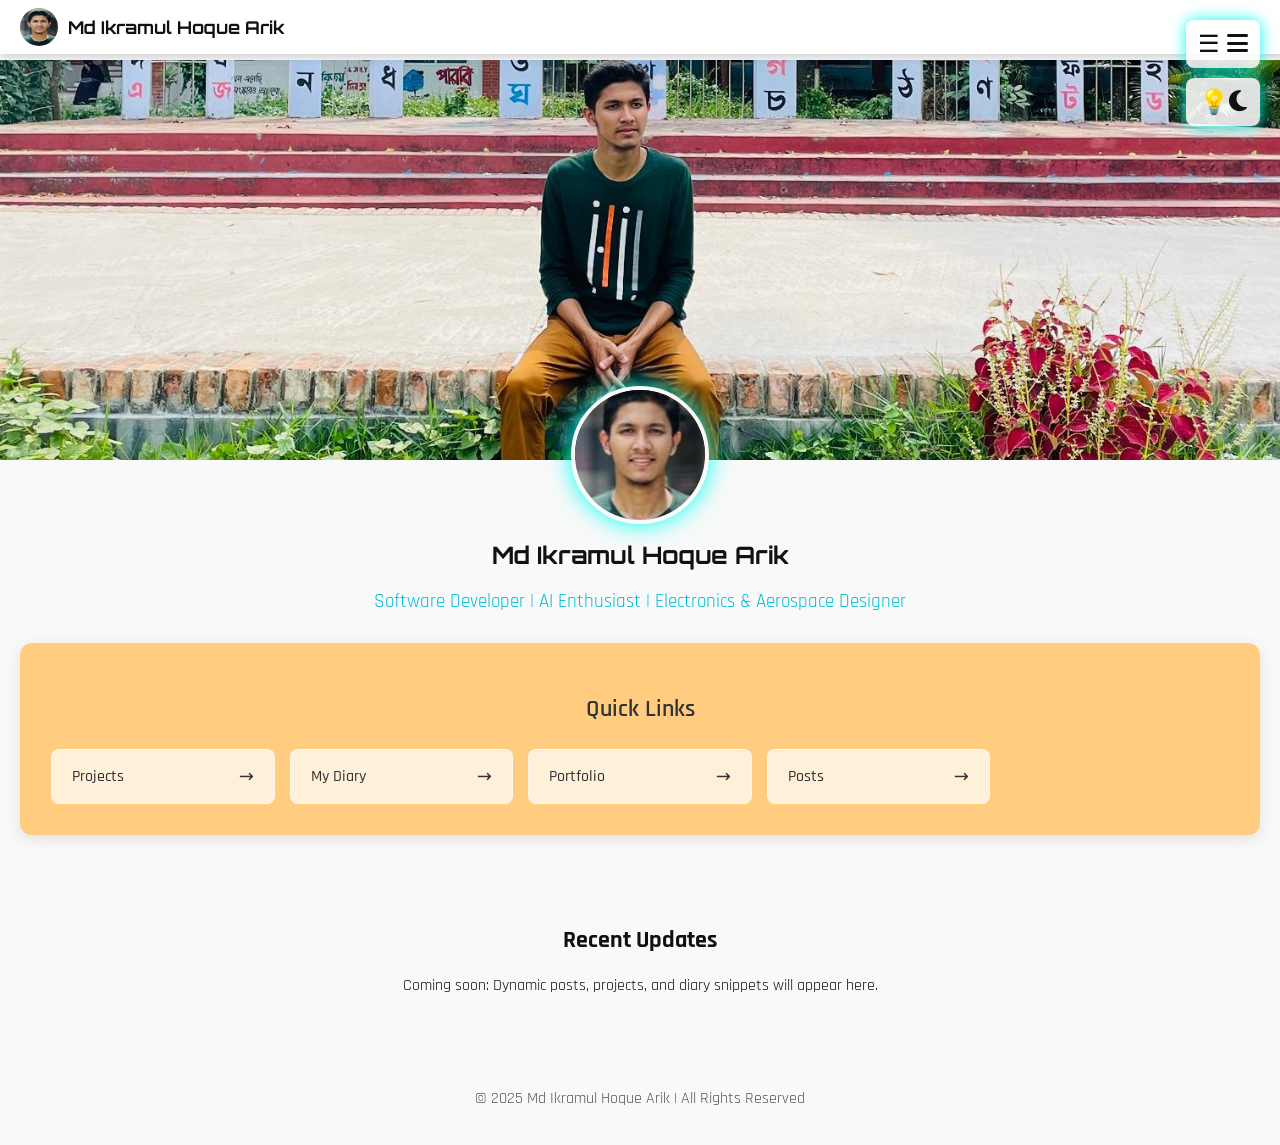
==== index.html @ ac13ad43 "initial commit" ====
<!DOCTYPE html>
<html lang="en">
<head>
  <meta charset="UTF-8" />
  <meta name="viewport" content="width=device-width, initial-scale=1.0" />
  <title>i.ikramul.github.io/com</title>

  <!-- Google Fonts -->
  <link href="https://fonts.googleapis.com/css2?family=Orbitron:wght@400;700&family=Rajdhani:wght@400;700&display=swap" rel="stylesheet">
  
  <!-- Font Awesome Icons -->
  <link rel="stylesheet" href="https://cdnjs.cloudflare.com/ajax/libs/font-awesome/6.4.2/css/all.min.css" integrity="sha512-dzr6bT7+XH57a4e+M2qxL2WyVrPmNac+AKeD9lZ+fzR9/gQm3a1+N5J9NJb3A8F2+ZDKD6fVxH+LwvIGsmGFA==" crossorigin="anonymous" referrerpolicy="no-referrer" />

  <!-- CSS -->
  <link rel="stylesheet" href="style.css" />
</head>
<body>
  <!-- Navbar (disappears on scroll) -->
  <header class="navbar">
    <div class="logo-section">
      <img src="/resources/photos/general/profile.jpg" alt="Logo" class="logo">
      <span class="site-name">Md Ikramul Hoque Arik</span>
    </div>
  </header>

  <!-- Fixed Buttons -->
    <div class="fixed-buttons">
    <button id="menu-toggle" title="Menu">☰ <i class="fas fa-bars"></i></button>
    <button id="theme-toggle" title="Switch Theme">💡<i class="fas fa-moon"></i></button>
  </div> 
  <!-- Dropdown Menu -->
  <nav id="dropdown-menu" class="dropdown-menu">
    <a href="index.html">Home</a>
    <a href="portfolio/portfolio.html">Portfolio</a>
    <a href="projects/projects.html">Projects & Research</a>
    <a href="diary/diary.html">Daily Diary</a>
    <a href="posts/posts.html">Daily Posts</a>
    <a href="contact/contact.html">Contact</a>
  </nav>

  <!-- Hero Section -->
  <section class="hero">
    <img src="/resources/photos/general/cover.jpg" alt="Cover Photo" class="cover-photo">
    <div class="profile-section">
      <img src="/resources/photos/general/profile.jpg" alt="Profile Photo" class="profile-photo">
      <h1>Md Ikramul Hoque Arik</h1>
      <h3>Software Developer | AI Enthusiast | Electronics & Aerospace Designer</h3>
    </div>
  </section>

<!-- Shortcut Links Section -->
<section class="shortcut-section">
  <div class="shortcut-box">
    <h2 class="shortcut-title">Quick Links</h2>
    <div class="shortcut-links">
      <a href="projects/projects.html" class="shortcut-item">
        <span class="link-text">Projects</span>
        <span class="arrow">↗</span>
      </a>
      <a href="diary/diary.html" class="shortcut-item">
        <span class="link-text">My Diary</span>
        <span class="arrow">↗</span>
      </a>
      <a href="portfolio/portfolio.html" class="shortcut-item">
        <span class="link-text">Portfolio</span>
        <span class="arrow">↗</span>
      </a>
      <a href="posts/posts.html" class="shortcut-item">
        <span class="link-text">Posts</span>
        <span class="arrow">↗</span>
      </a>
    </div>
  </div>
</section>

  <!-- Placeholder for Future Dynamic Section -->
  <section class="recent-section">
    <h2>Recent Updates</h2>
    <p>Coming soon: Dynamic posts, projects, and diary snippets will appear here.</p>
  </section>

  <footer>
    <p>© 2025 Md Ikramul Hoque Arik | All Rights Reserved</p>
  </footer>

  <!-- JS -->
  <script src="script.js"></script>
</body>
</html>
---- style.css ----
/* Base */
body {
  margin: 0;
  font-family: 'Rajdhani', sans-serif;
  background-color: var(--bg);
  color: var(--text);
  transition: background-color 0.4s, color 0.4s;
}

:root {
  --bg: #f9f9f9;
  --text: #111;
  --nav-bg: #ffffffdd;
  --accent: #00bcd4;
  --neon: #00fff0;
}

body.dark {
  --bg: #0d1117;
  --text: #f5f5f5;
  --nav-bg: #1a1f24dd;
  --accent: #00eaff;
  --neon: #00ffff;
}

/* Navbar */
.navbar {
  position: fixed;
  top: 0;
  left: 0;
  width: 100%;
  background: var(--nav-bg);
  display: flex;
  align-items: center;
  padding: 8px 20px;
  z-index: 900;
  transition: top 0.3s;
  box-shadow: 0 2px 10px #0003;
}

.navbar.hide {
  top: -80px;
}

.logo-section {
  display: flex;
  align-items: center;
}

.logo {
  width: 38px;
  height: 38px;
  border-radius: 50%;
  margin-right: 10px;
}

.site-name {
  font-family: 'Orbitron', sans-serif;
  font-size: 1.1rem;
  font-weight: 700;
  color: var(--text);
}

/* Fixed Buttons */
.fixed-buttons {
  position: fixed;
  top: 20px;
  right: 20px;
  display: flex;
  flex-direction: column;
  gap: 10px;
  z-index: 1001;
}

.fixed-buttons button {
  background: var(--nav-bg);
  border: none;
  color: var(--text);
  font-size: 1.5rem;
  cursor: pointer;
  padding: 10px 12px;
  border-radius: 8px;
  box-shadow: 0 0 15px var(--neon);
  transition: background 0.3s, color 0.3s, transform 0.2s;
}

.fixed-buttons button:hover {
  background: var(--accent);
  color: #fff;
  transform: scale(1.1);
}

/* Dropdown Menu */
.dropdown-menu {
  display: none;
  flex-direction: column;
  position: fixed;
  top: 70px;
  right: 20px;
  width: 220px;
  background-color: var(--nav-bg);
  box-shadow: 0 4px 20px #0005;
  border-radius: 8px;
  z-index: 1000;
  animation: slideDown 0.3s ease forwards;
}

.dropdown-menu a {
  color: var(--text);
  text-decoration: none;
  padding: 14px;
  border-bottom: 1px solid #ccc4;
  display: block;
  transition: background 0.3s, color 0.3s;
}

.dropdown-menu a:hover {
  background: var(--accent);
  color: #fff;
}

@keyframes slideDown {
  0% {opacity: 0; transform: translateY(-20px);}
  100% {opacity: 1; transform: translateY(0);}
}

/* Hero Section */
.hero {
  margin-top: 60px;
  text-align: center;
  position: relative;
}

.cover-photo {
  width: 100%;
  height: auto;
  max-height: 400px;
  object-fit: cover;
}

.profile-section {
  margin-top: -80px;
}

.profile-photo {
  width: 130px;
  height: 130px;
  border-radius: 50%;
  border: 4px solid var(--bg);
  object-fit: cover;
  box-shadow: 0 0 25px var(--neon);
  animation: fadeIn 1s ease forwards;
}

h1 {
  font-family: 'Orbitron', sans-serif;
  margin-top: 10px;
  animation: fadeIn 1.5s ease forwards;
}

h3 {
  font-weight: 400;
  color: var(--accent);
  animation: fadeIn 2s ease forwards;
}

/* Recent Section */
.recent-section {
  text-align: center;
  padding: 40px 20px;
  animation: fadeIn 2.5s ease forwards;
}

footer {
  text-align: center;
  padding: 20px;
  opacity: 0.7;
}

/* Animations */
@keyframes fadeIn {
  0% {opacity: 0; transform: translateY(10px);}
  100% {opacity: 1; transform: translateY(0);}
}


/* Shortcut Links Section Styles */
.shortcut-section {
  margin: 30px 0;
  padding: 0 20px;
}

.shortcut-box {
  background-color: #ffcc80; /* Pee color with slight yellow/orange tint */
  border-radius: 12px;
  padding: 30px;
  box-shadow: 0 4px 15px rgba(0, 0, 0, 0.1);
  border: 1px solid rgba(255, 204, 128, 0.3);
}

.shortcut-title {
  font-size: 24px;
  font-weight: 600;
  margin-bottom: 25px;
  color: #333;
  text-align: center;
}

.shortcut-links {
  display: grid;
  grid-template-columns: repeat(auto-fill, minmax(200px, 1fr));
  gap: 15px;
}

.shortcut-item {
  display: flex;
  justify-content: space-between;
  align-items: center;
  padding: 15px 20px;
  background-color: rgba(255, 255, 255, 0.7);
  border-radius: 8px;
  text-decoration: none;
  color: #333;
  transition: all 0.3s ease;
  border: 1px solid rgba(255, 255, 255, 0.5);
}

.shortcut-item:hover {
  background-color: rgba(255, 255, 255, 0.9);
  transform: translateY(-2px);
  box-shadow: 0 4px 8px rgba(0, 0, 0, 0.1);
}

.link-text {
  font-size: 16px;
  font-weight: 500;
}

.arrow {
  font-size: 18px;
  transform: rotate(45deg);
  display: inline-block;
  transition: transform 0.2s ease;
}

.shortcut-item:hover .arrow {
  transform: rotate(45deg) translate(2px, -2px);
}

/* Responsive adjustments */
@media (max-width: 768px) {
  .shortcut-links {
    grid-template-columns: 1fr;
  }
  
  .shortcut-section {
    padding: 0 10px;
  }
}
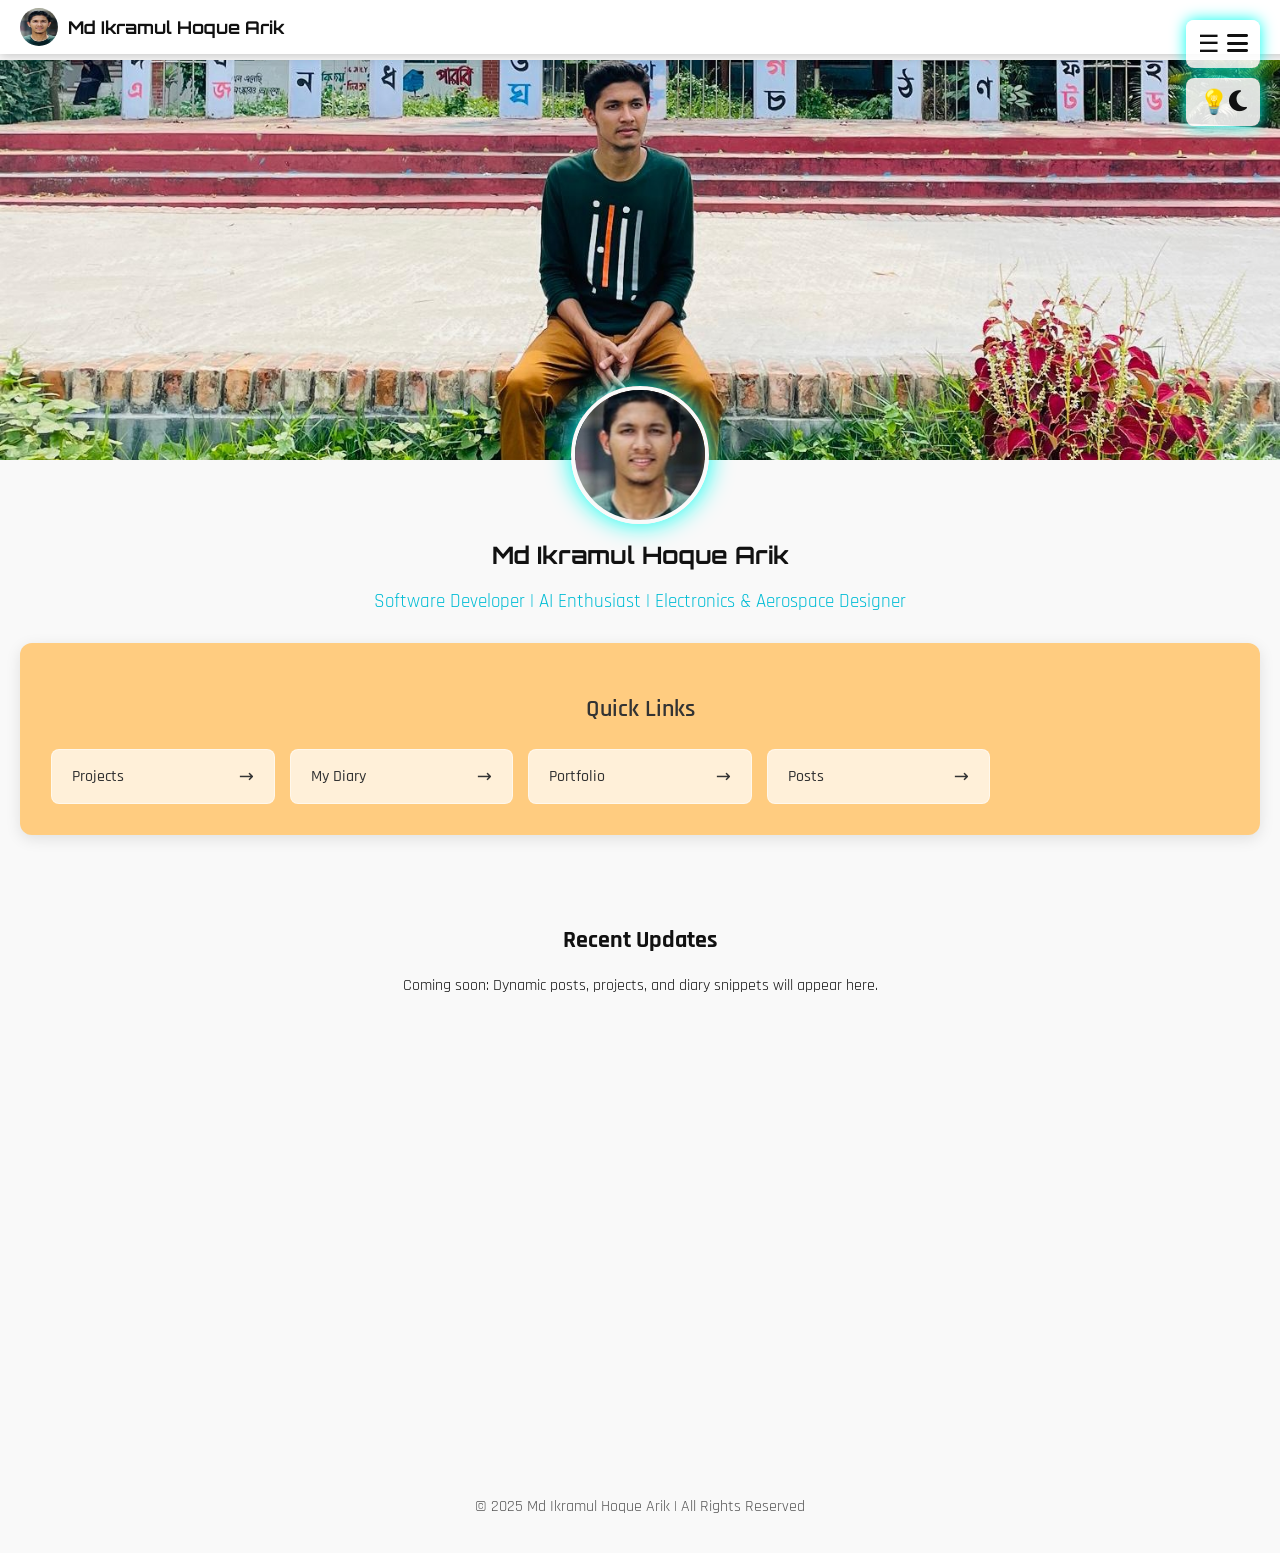
==== commit db014bb9: "Update index.html just trying" ====
--- a/index.html
+++ b/index.html
@@ -78,6 +78,7 @@
     <h2>Recent Updates</h2>
     <p>Coming soon: Dynamic posts, projects, and diary snippets will appear here.</p>
   </section>
+<iframe src="https://scratch.mit.edu/projects/1230620396/embed" allowtransparency="true" width="485" height="402" frameborder="0" scrolling="no" allowfullscreen></iframe>
 
   <footer>
     <p>© 2025 Md Ikramul Hoque Arik | All Rights Reserved</p>
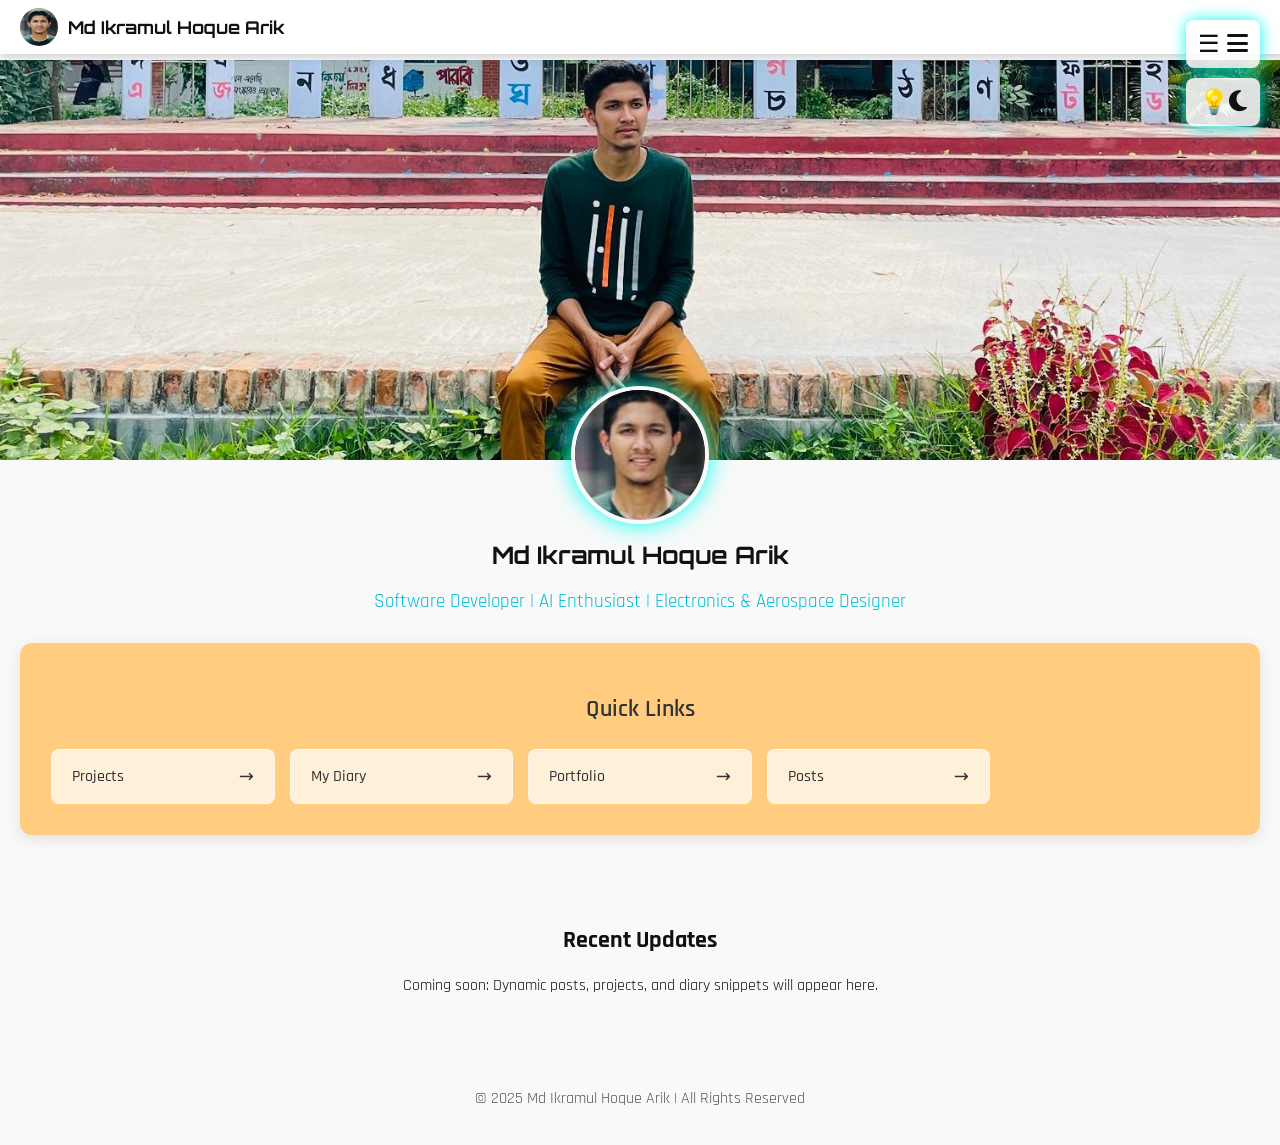
==== commit f879f9b6: "Update index.html back to previous" ====
--- a/index.html
+++ b/index.html
@@ -78,7 +78,6 @@
     <h2>Recent Updates</h2>
     <p>Coming soon: Dynamic posts, projects, and diary snippets will appear here.</p>
   </section>
-<iframe src="https://scratch.mit.edu/projects/1230620396/embed" allowtransparency="true" width="485" height="402" frameborder="0" scrolling="no" allowfullscreen></iframe>
 
   <footer>
     <p>© 2025 Md Ikramul Hoque Arik | All Rights Reserved</p>
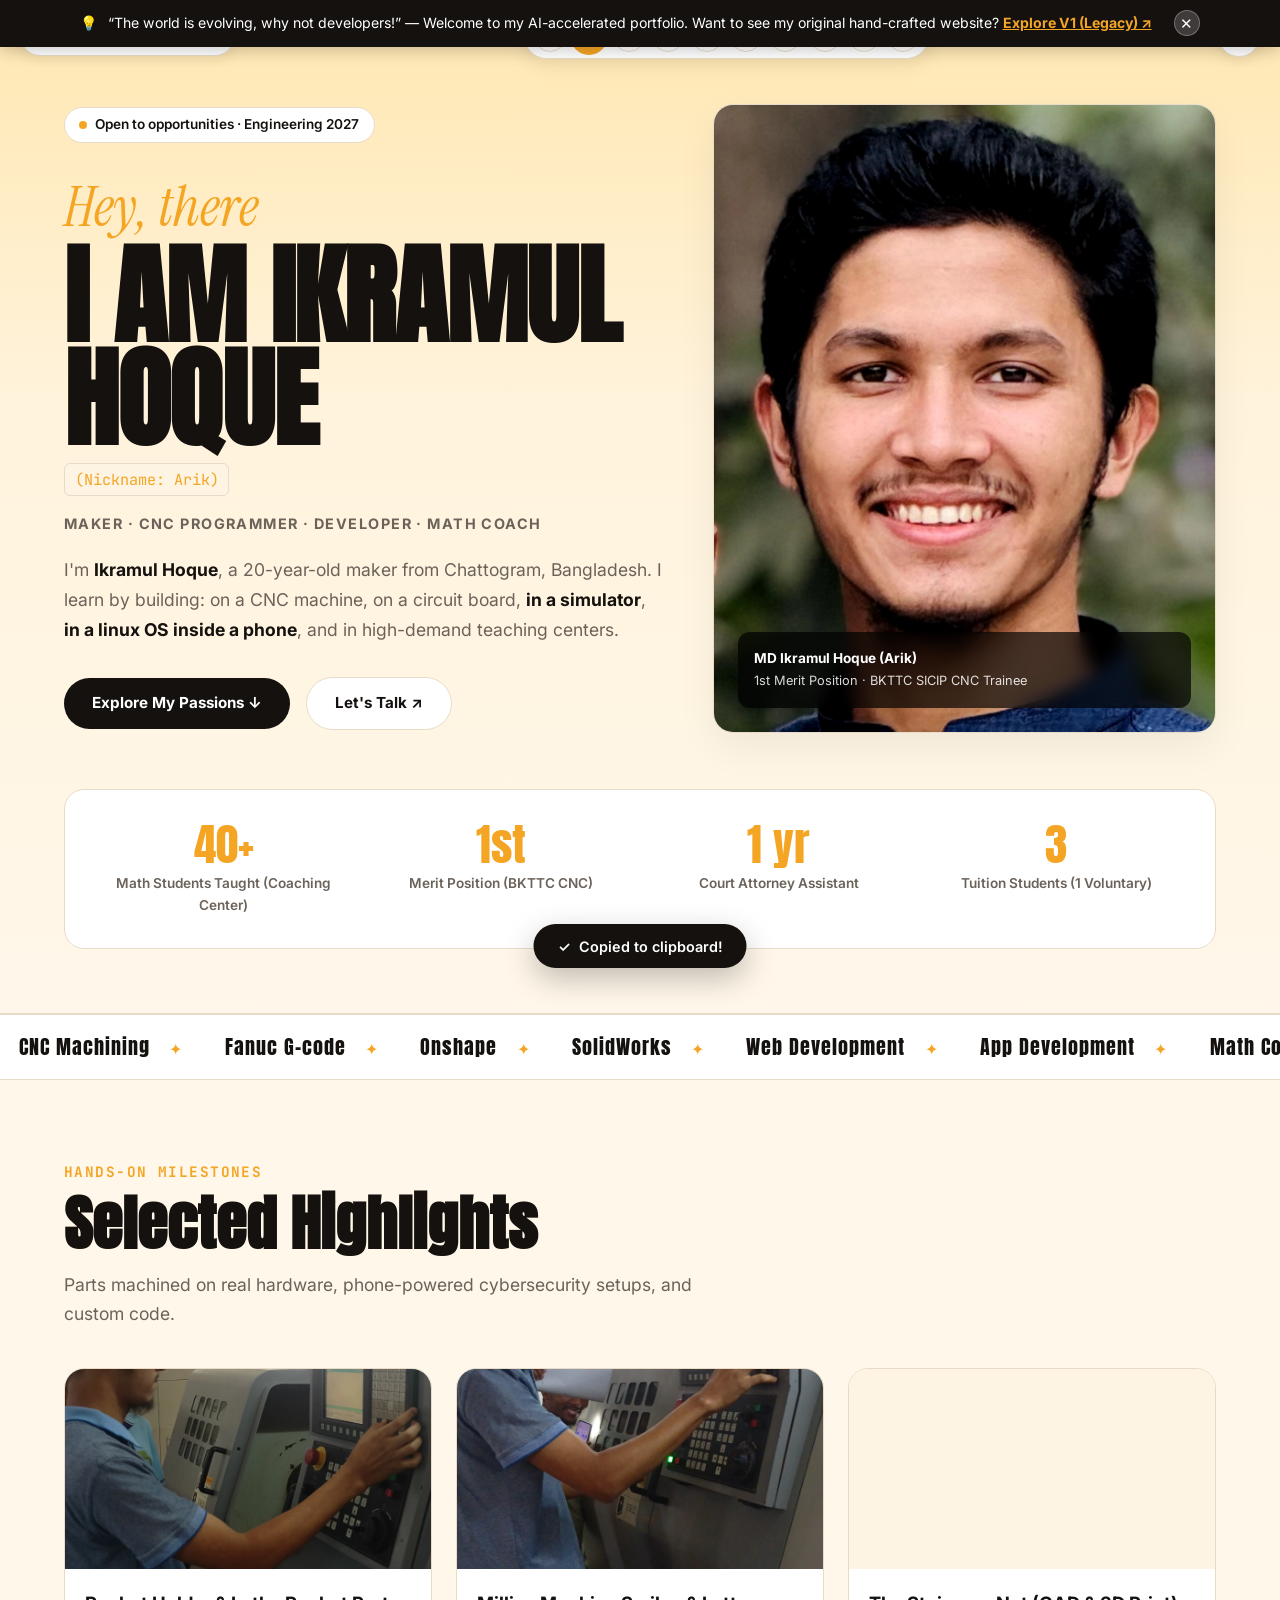
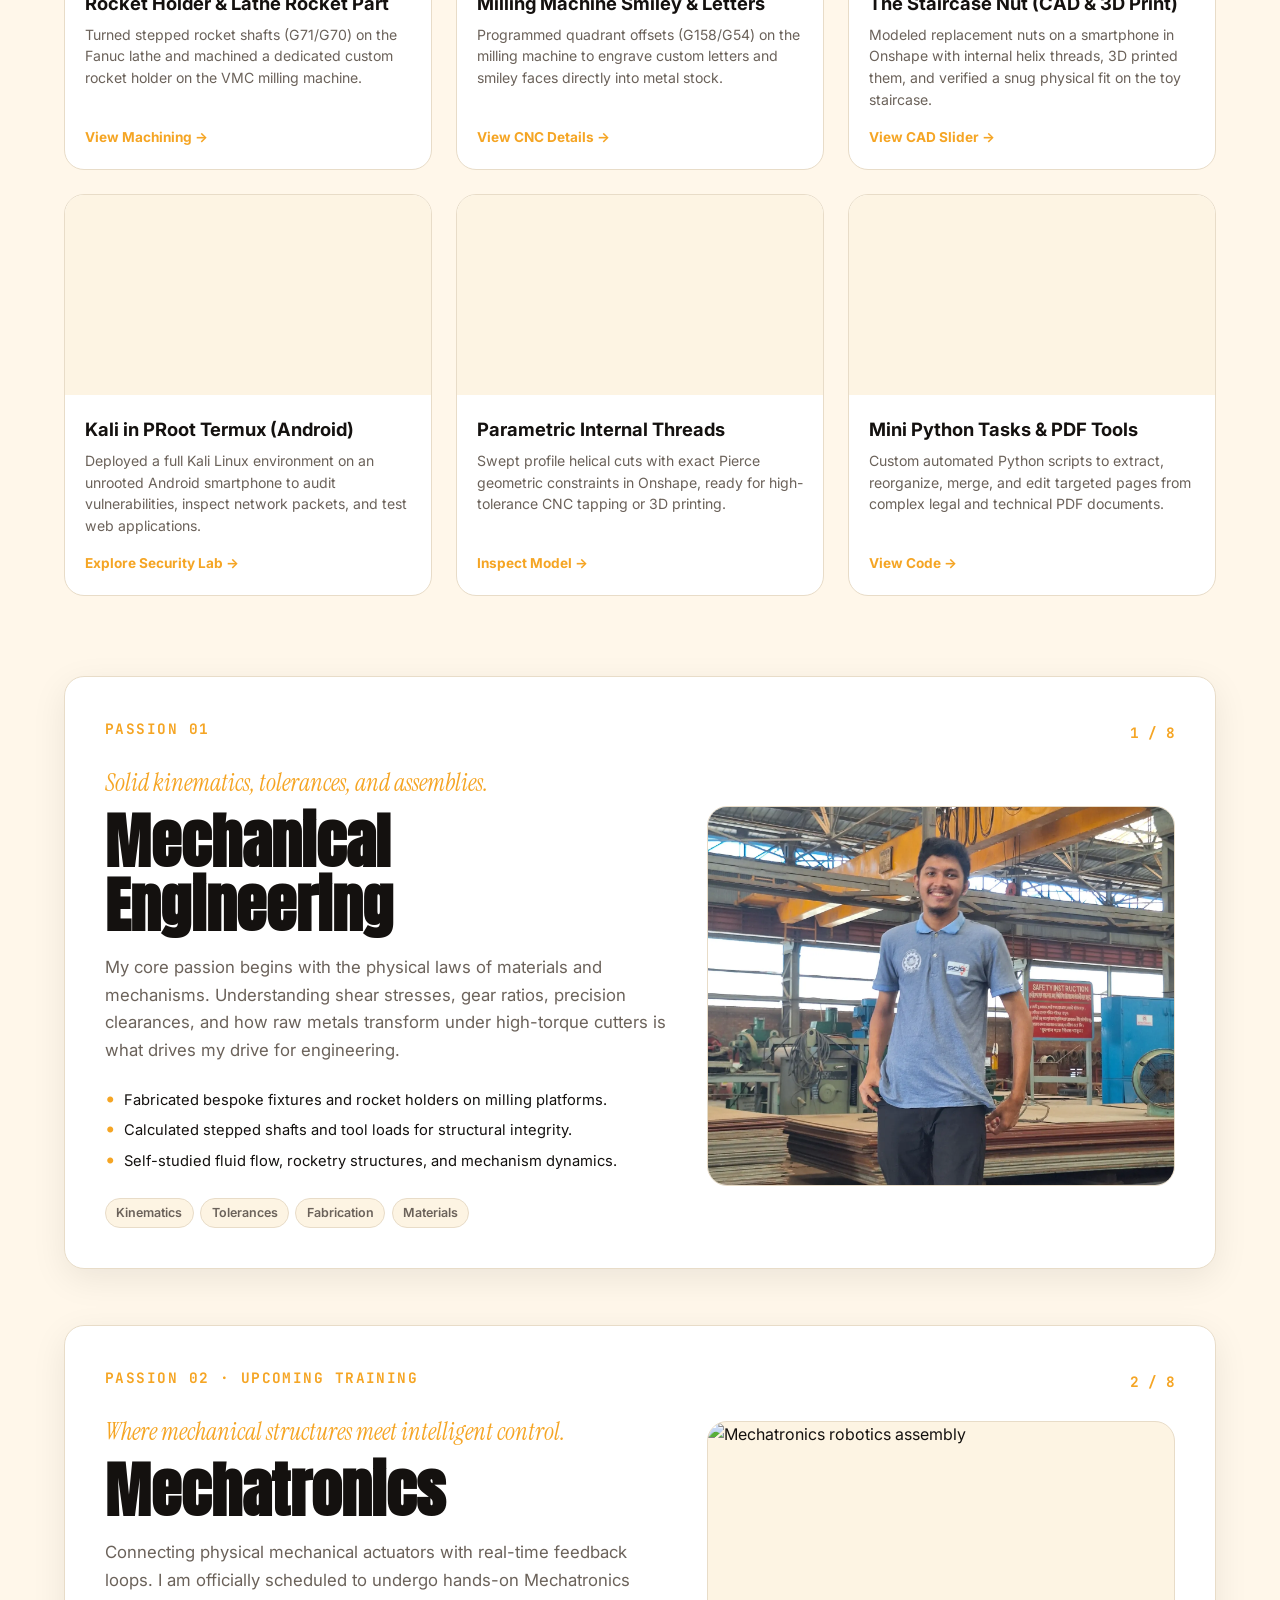
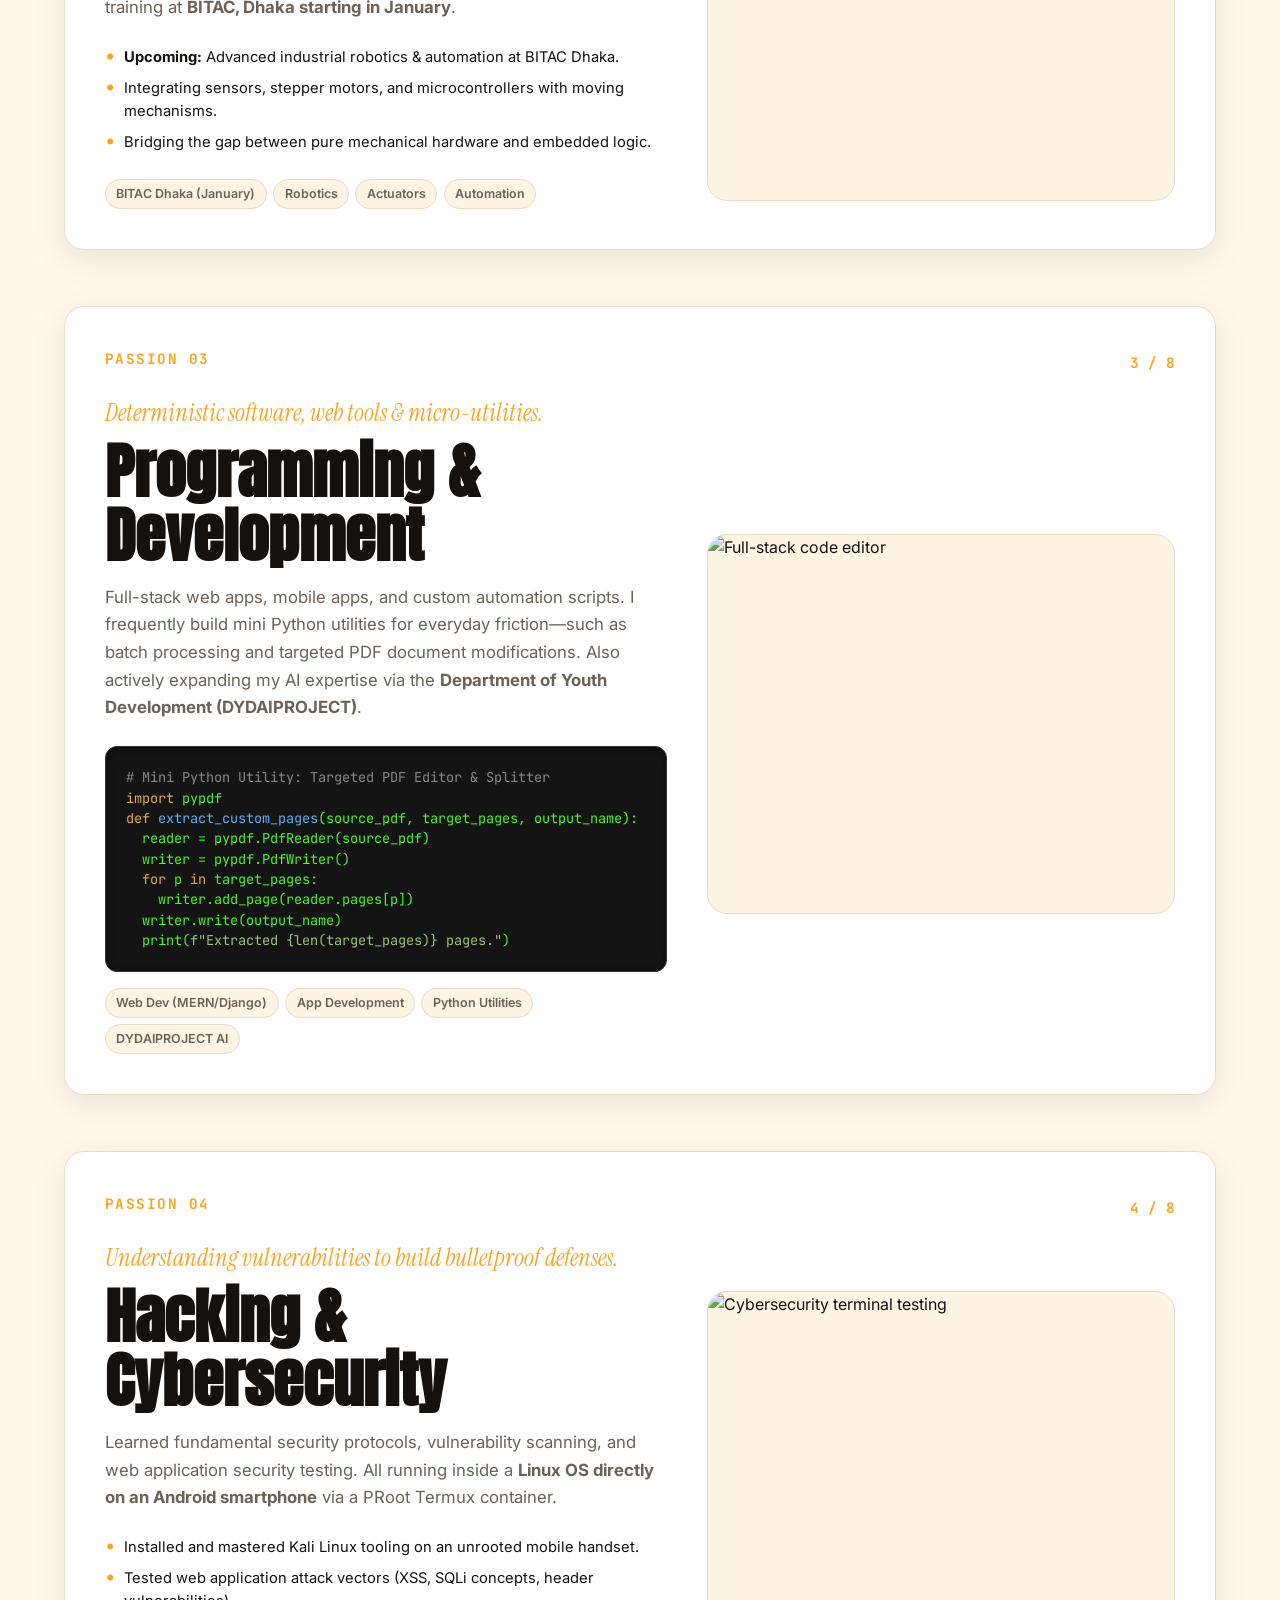
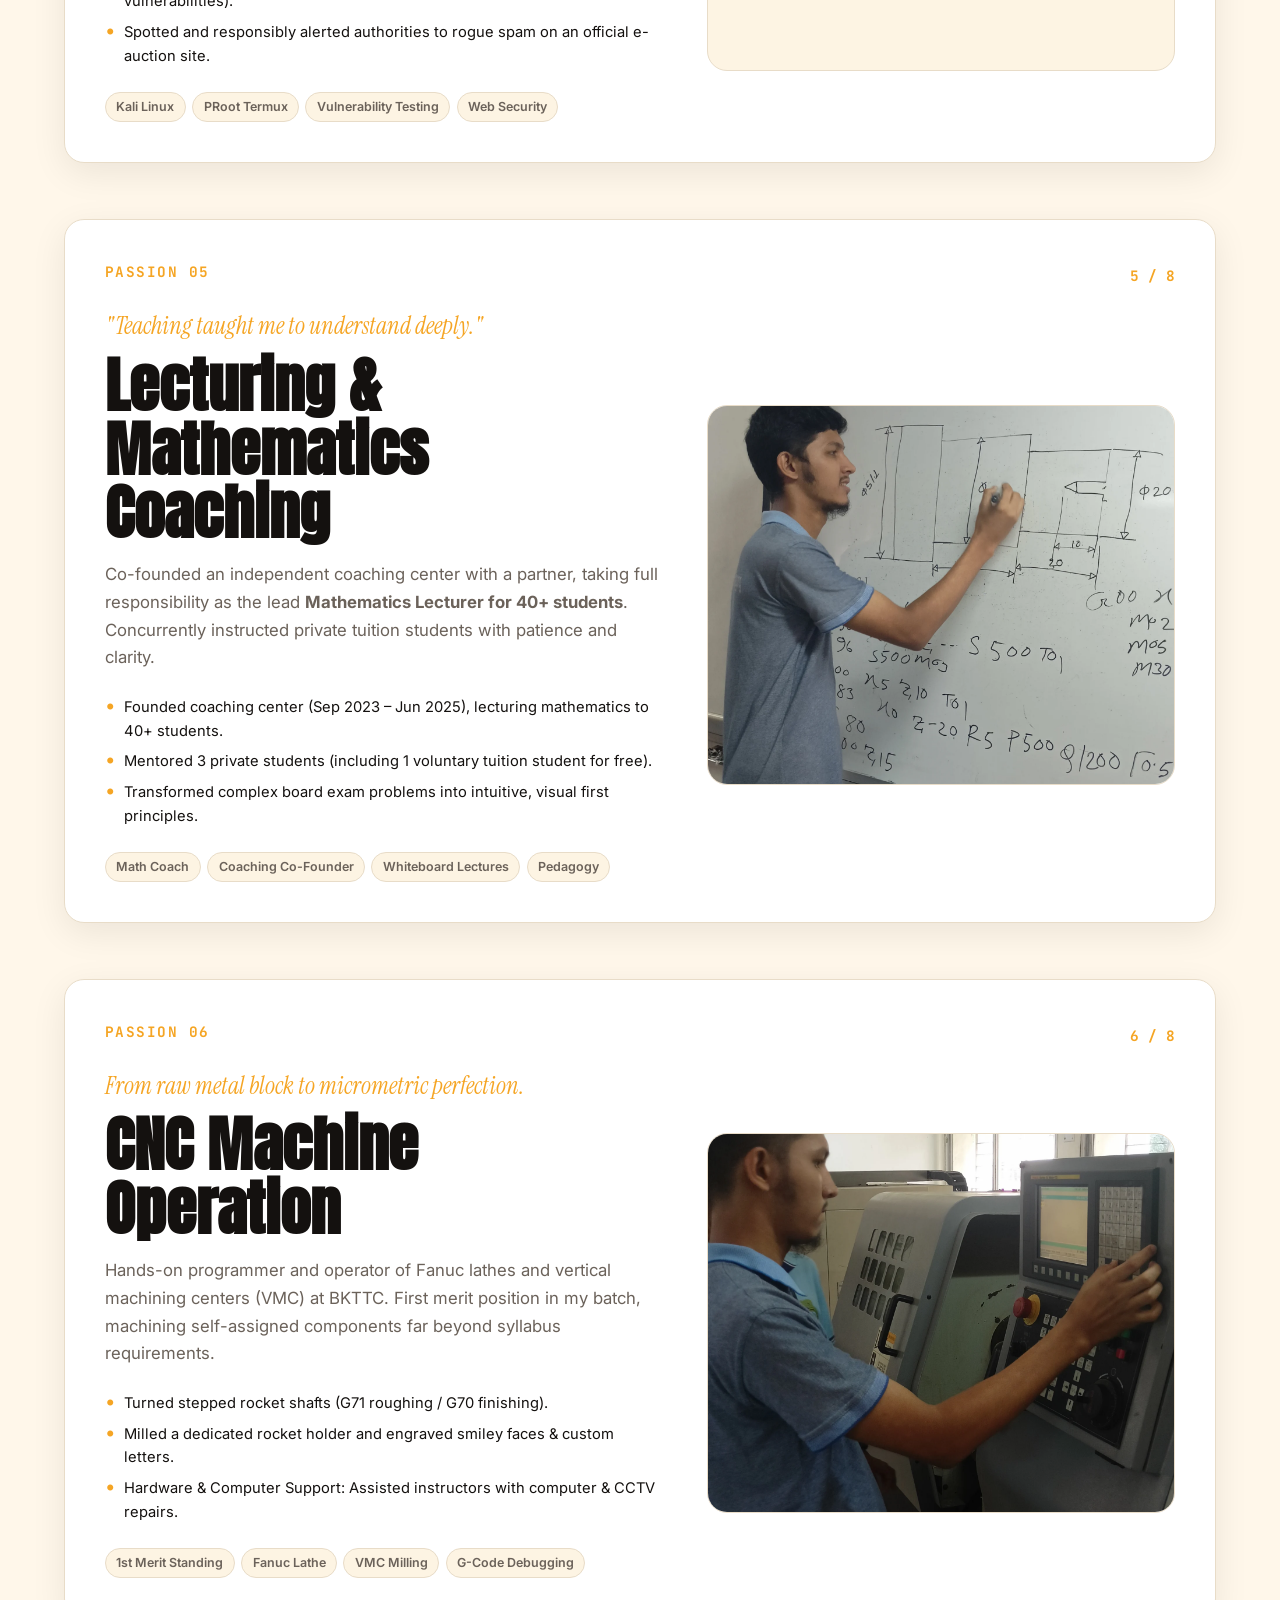
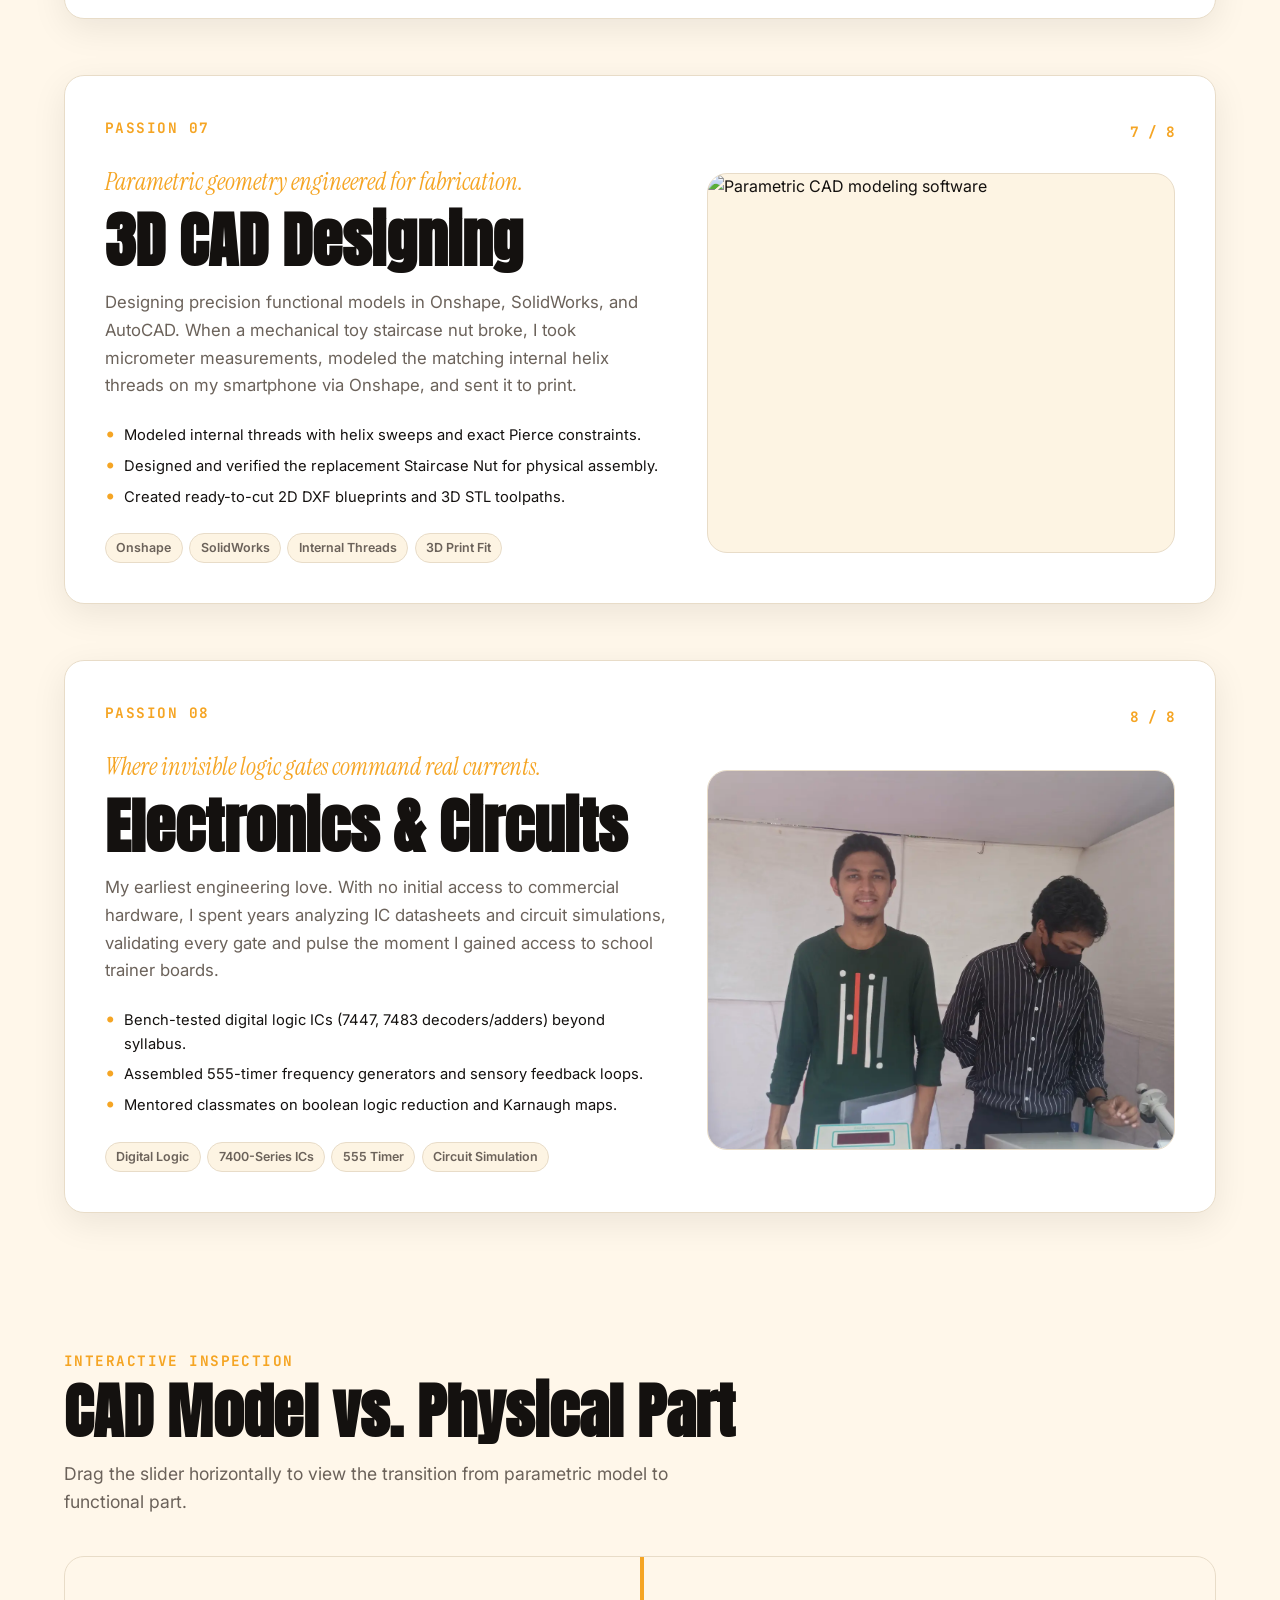
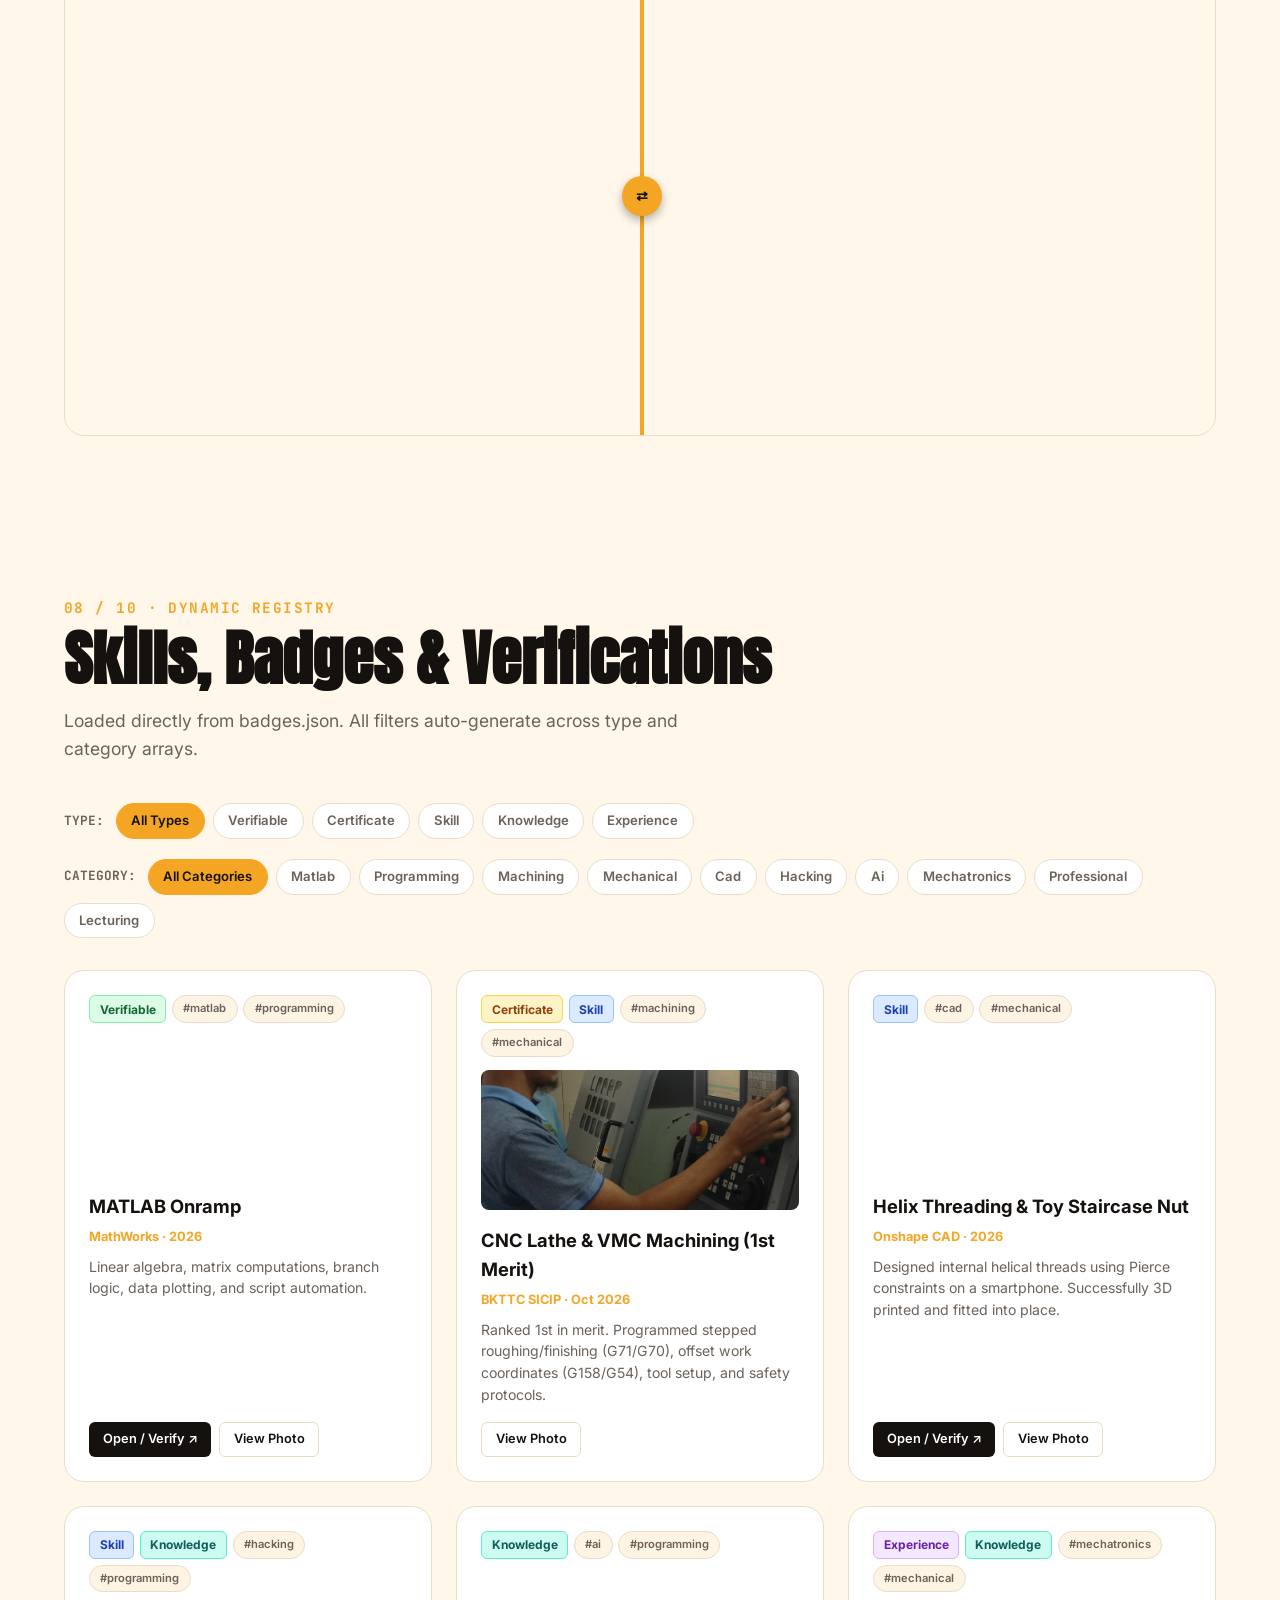
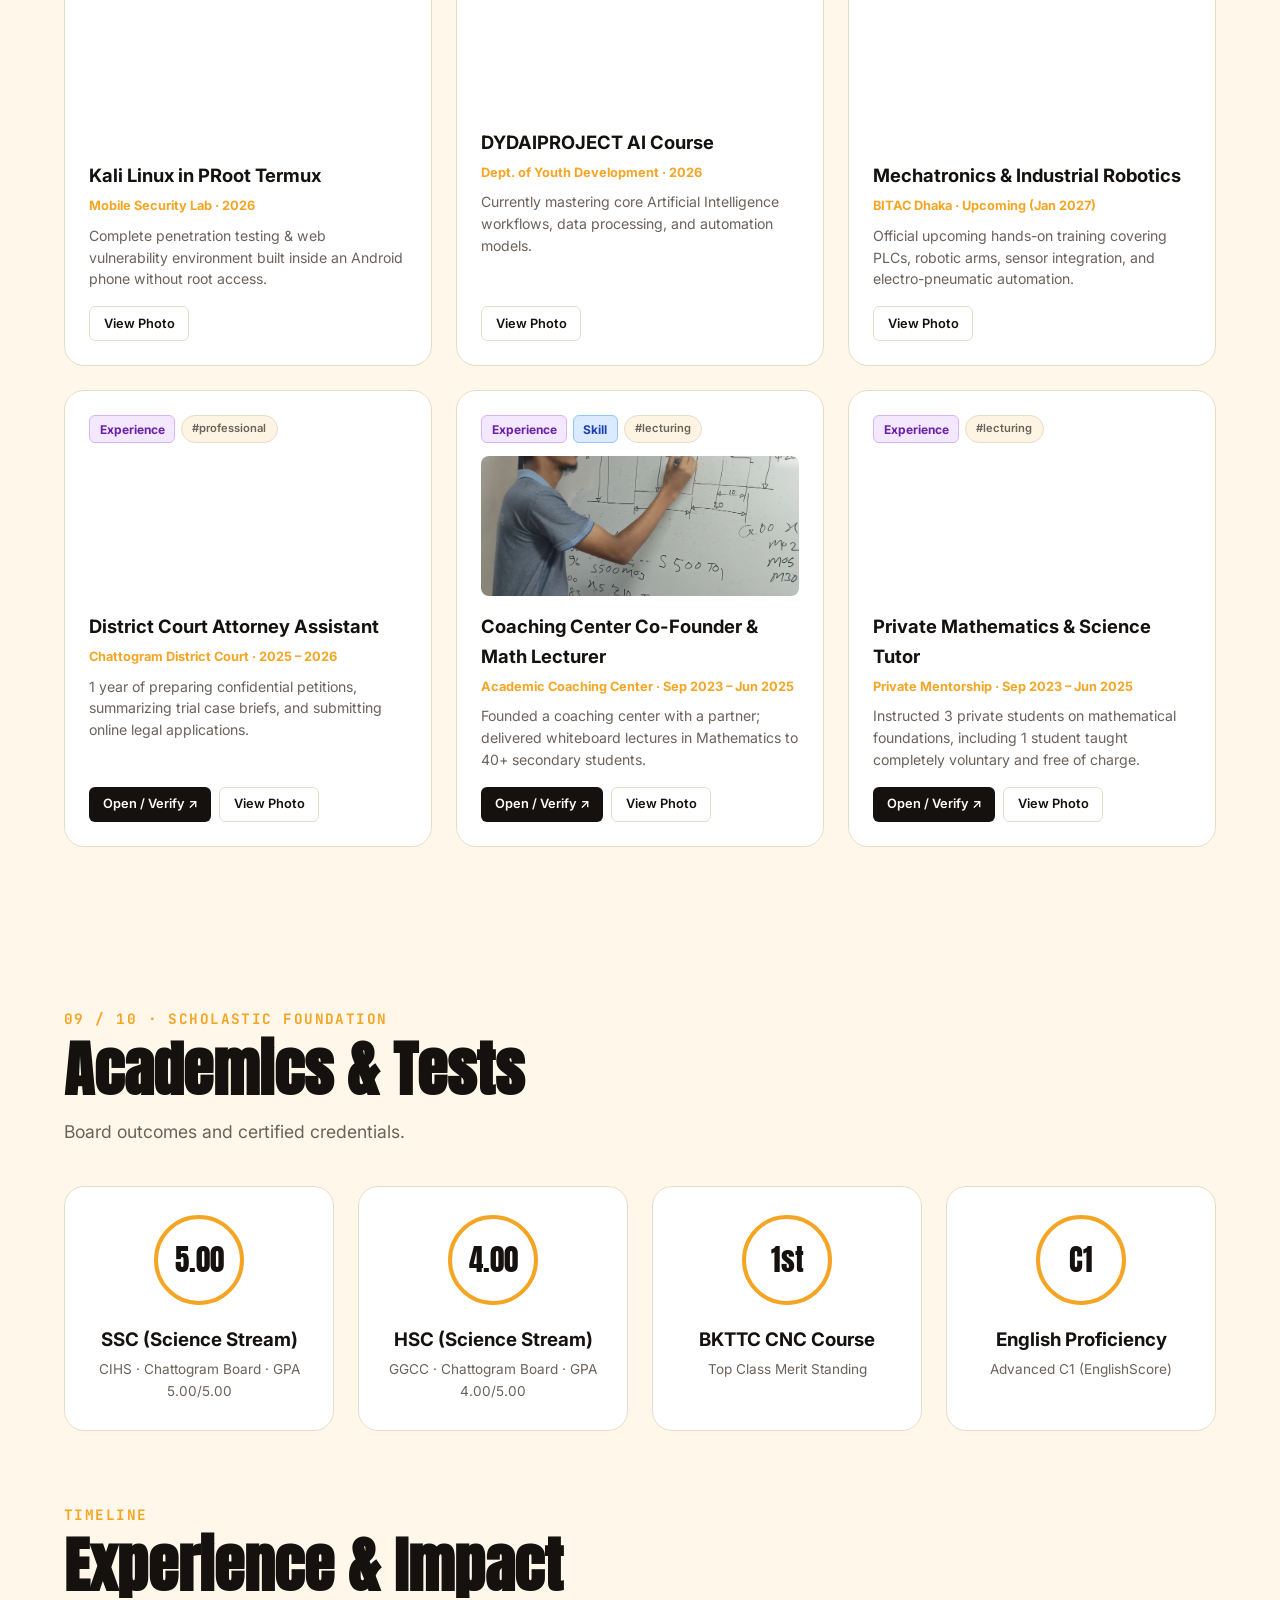
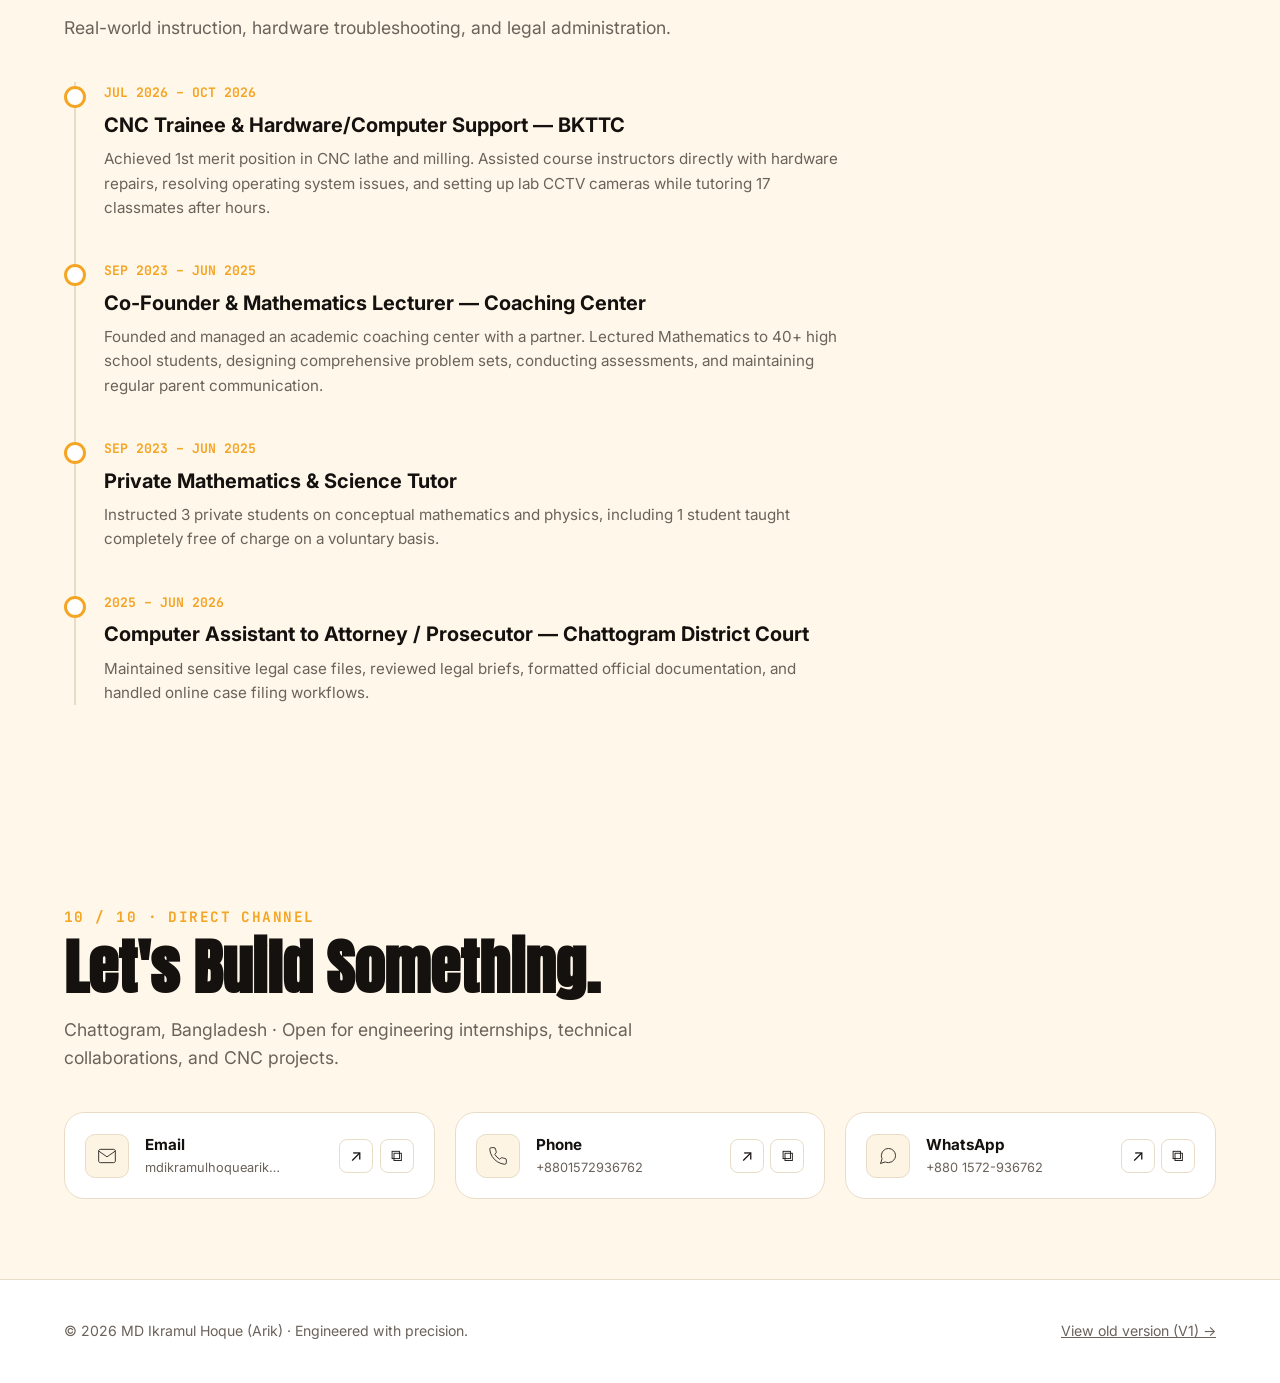
==== commit d138c5b5: "Launch V2" ====
--- a/index.html
+++ b/index.html
@@ -1,89 +1,1711 @@
 <!DOCTYPE html>
-<html lang="en">
+<html lang="en" data-theme="warm">
 <head>
   <meta charset="UTF-8" />
-  <meta name="viewport" content="width=device-width, initial-scale=1.0" />
-  <title>i.ikramul.github.io/com</title>
-
-  <!-- Google Fonts -->
-  <link href="https://fonts.googleapis.com/css2?family=Orbitron:wght@400;700&family=Rajdhani:wght@400;700&display=swap" rel="stylesheet">
+  <meta name="viewport" content="width=device-width, initial-scale=1.0, viewport-fit=cover" />
+  <title>Ikramul Hoque (Arik) — Maker, CNC, Code & Engineering</title>
+  <meta name="description" content="Portfolio of MD Ikramul Hoque (Arik): Mechanical, Mechatronics, CNC, Cybersecurity, Developer and Math Coach from Chattogram, Bangladesh." />
+  <meta name="theme-color" content="#FFF7EA" id="meta-theme-color" />
   
-  <!-- Font Awesome Icons -->
-  <link rel="stylesheet" href="https://cdnjs.cloudflare.com/ajax/libs/font-awesome/6.4.2/css/all.min.css" integrity="sha512-dzr6bT7+XH57a4e+M2qxL2WyVrPmNac+AKeD9lZ+fzR9/gQm3a1+N5J9NJb3A8F2+ZDKD6fVxH+LwvIGsmGFA==" crossorigin="anonymous" referrerpolicy="no-referrer" />
-
-  <!-- CSS -->
-  <link rel="stylesheet" href="style.css" />
+  <!-- Fonts -->
+  <link rel="preconnect" href="https://fonts.googleapis.com" />
+  <link rel="preconnect" href="https://fonts.gstatic.com" crossorigin />
+  <link href="https://fonts.googleapis.com/css2?family=Anton&family=Bebas+Neue&family=Instrument+Serif:ital@1&family=Inter:wght@400;500;600;700&family=Plus+Jakarta+Sans:wght@700;800&family=JetBrains+Mono:wght@400;500&display=swap" rel="stylesheet" />
+
+  <style>
+    /* ==========================================================================
+       0. CSS RESET & THEME VARIABLES
+       ========================================================================== */
+    *, *::before, *::after {
+      box-sizing: border-box;
+      margin: 0;
+      padding: 0;
+      -webkit-tap-highlight-color: transparent;
+    }
+
+    /* THEME A: WARM (Default) */
+    [data-theme="warm"] {
+      --bg: #FFF7EA;
+      --bg-hero: linear-gradient(180deg, #FFE7B0 0%, #FFF3DC 40%, #FFF7EA 100%);
+      --surface: #FFFFFF;
+      --surface-subtle: #FDF4E3;
+      --text: #14110F;
+      --text-dim: #6B625A;
+      --line: #E8DCC8;
+      --accent: #F5A524;
+      --accent-ink: #14110F;
+      --btn-bg: #14110F;
+      --btn-ink: #FFFFFF;
+      --card-radius: 20px;
+      --font-display: 'Anton', 'Archivo Narrow', sans-serif;
+      --font-accent: 'Instrument Serif', Georgia, serif;
+      --portrait-filter: none;
+    }
+
+    /* THEME B: GOLD */
+    [data-theme="gold"] {
+      --bg: #121212;
+      --bg-hero: #121212;
+      --surface: #1C1B19;
+      --surface-subtle: #252320;
+      --text: #F4ECDD;
+      --text-dim: #A59C8C;
+      --line: #34302A;
+      --accent: #E0AC45;
+      --accent-ink: #121212;
+      --btn-bg: #E0AC45;
+      --btn-ink: #121212;
+      --card-radius: 12px;
+      --font-display: 'Bebas Neue', 'Oswald', sans-serif;
+      --font-accent: 'Bebas Neue', sans-serif;
+      --portrait-filter: contrast(105%) brightness(95%);
+    }
+
+    /* THEME C: MONO */
+    [data-theme="mono"] {
+      --bg: #F3F3F1;
+      --bg-hero: #FFFFFF;
+      --surface: #FFFFFF;
+      --surface-subtle: #EAEAE7;
+      --text: #0E0E0E;
+      --text-dim: #6A6A6A;
+      --line: #DADAD7;
+      --accent: #0E0E0E;
+      --accent-ink: #FFFFFF;
+      --btn-bg: #0E0E0E;
+      --btn-ink: #FFFFFF;
+      --card-radius: 16px;
+      --font-display: 'Plus Jakarta Sans', sans-serif;
+      --font-accent: 'Plus Jakarta Sans', sans-serif;
+      --portrait-filter: grayscale(100%) contrast(110%);
+    }
+
+    :root {
+      --font-body: 'Inter', -apple-system, BlinkMacSystemFont, sans-serif;
+      --font-mono: 'JetBrains Mono', monospace;
+      --max-w: 1200px;
+      --transition-smooth: 0.35s cubic-bezier(0.16, 1, 0.3, 1);
+    }
+
+    html {
+      scroll-behavior: smooth;
+      font-size: 16px;
+      background-color: var(--bg);
+      color: var(--text);
+      font-family: var(--font-body);
+      line-height: 1.6;
+      transition: background-color var(--transition-smooth), color var(--transition-smooth);
+    }
+
+    body {
+      overflow-x: hidden;
+      min-height: 100vh;
+    }
+
+    a { color: inherit; text-decoration: none; }
+    img { max-width: 100%; display: block; object-fit: cover; }
+    button { font: inherit; cursor: pointer; border: none; background: none; }
+
+    .container {
+      width: 100%;
+      max-width: var(--max-w);
+      margin: 0 auto;
+      padding: 0 1.5rem;
+    }
+
+    /* ==========================================================================
+       TOP NOTIFICATION BANNER (5s Slide)
+       ========================================================================== */
+    .top-notice-banner {
+      position: fixed;
+      top: 0;
+      left: 0;
+      width: 100%;
+      background: var(--btn-bg);
+      color: var(--btn-ink);
+      font-size: 0.88rem;
+      padding: 0.65rem 1.25rem;
+      display: flex;
+      align-items: center;
+      justify-content: center;
+      gap: 0.6rem;
+      z-index: 9999;
+      transform: translateY(-100%);
+      transition: transform 0.45s cubic-bezier(0.16, 1, 0.3, 1);
+      box-shadow: 0 4px 15px rgba(0,0,0,0.2);
+    }
+
+    .top-notice-banner.show { transform: translateY(0); }
+    .top-notice-banner a { text-decoration: underline; font-weight: 700; color: var(--accent); }
+    .notice-close-btn {
+      margin-left: 0.8rem;
+      font-size: 0.95rem;
+      line-height: 1;
+      background: rgba(255, 255, 255, 0.18);
+      border: 1px solid rgba(255, 255, 255, 0.28);
+      color: var(--btn-ink);
+      width: 26px;
+      height: 26px;
+      border-radius: 50%;
+      display: inline-flex;
+      align-items: center;
+      justify-content: center;
+      cursor: pointer;
+      flex-shrink: 0;
+      transition: background 0.2s ease, transform 0.2s ease;
+    }
+    .notice-close-btn:hover {
+      background: rgba(255, 255, 255, 0.38);
+      transform: scale(1.1);
+    }
+
+    /* Tags styling */
+    .tag-pill {
+      display: inline-flex;
+      align-items: center;
+      gap: 0.3rem;
+      font-size: 0.75rem;
+      font-weight: 700;
+      padding: 0.2rem 0.6rem;
+      border-radius: 6px;
+      text-transform: capitalize;
+    }
+    .tag-verifiable { background: #DCFCE7; color: #166534; border: 1px solid #86EFAC; }
+    .tag-certificate { background: #FEF3C7; color: #92400E; border: 1px solid #FCD34D; }
+    .tag-skill { background: #DBEAFE; color: #1E40AF; border: 1px solid #93C5FD; }
+    .tag-experience { background: #F3E8FF; color: #6B21A8; border: 1px solid #D8B4FE; }
+    .tag-knowledge { background: #CCFBF1; color: #115E59; border: 1px solid #5EEAD4; }
+    .tag-default { background: var(--surface-subtle); color: var(--text); border: 1px solid var(--line); }
+
+    /* Navigation */
+    .top-header {
+      position: fixed;
+      top: 0;
+      left: 0;
+      width: 100%;
+      z-index: 1000;
+      display: flex;
+      justify-content: space-between;
+      align-items: center;
+      padding: 0.85rem 1.25rem;
+      pointer-events: none;
+    }
+
+    .brand-pill {
+      pointer-events: auto;
+      background: var(--surface);
+      border: 1px solid var(--line);
+      border-radius: 999px;
+      padding: 0.5rem 1rem;
+      font-weight: 700;
+      font-size: 0.88rem;
+      letter-spacing: 0.05em;
+      box-shadow: 0 4px 14px rgba(0,0,0,0.06);
+    }
+
+    .nav-rail {
+      pointer-events: auto;
+      background: var(--surface);
+      border: 1px solid var(--line);
+      border-radius: 999px;
+      padding: 0.35rem 0.6rem;
+      display: flex;
+      align-items: center;
+      gap: 0.45rem;
+      box-shadow: 0 6px 20px rgba(0,0,0,0.08);
+      position: relative;
+    }
+
+    .nav-circle-btn {
+      width: 32px;
+      height: 32px;
+      border-radius: 50%;
+      display: flex;
+      align-items: center;
+      justify-content: center;
+      border: 1.5px solid var(--line);
+      color: var(--text-dim);
+      position: relative;
+      transition: all 0.2s ease;
+    }
+
+    .nav-circle-btn svg { width: 15px; height: 15px; stroke-width: 2; }
+    .nav-circle-btn.active {
+      background: var(--accent);
+      color: var(--accent-ink);
+      border-color: var(--accent);
+      transform: scale(1.18);
+    }
+
+    .nav-tooltip {
+      position: absolute;
+      top: calc(100% + 10px);
+      left: 50%;
+      transform: translateX(-50%);
+      background: var(--btn-bg);
+      color: var(--btn-ink);
+      font-size: 0.75rem;
+      font-weight: 600;
+      padding: 0.25rem 0.6rem;
+      border-radius: 6px;
+      white-space: nowrap;
+      pointer-events: none;
+      opacity: 0;
+      transition: opacity 0.15s ease, transform 0.15s ease;
+    }
+
+    .nav-circle-btn:hover .nav-tooltip,
+    .nav-circle-btn.show-label .nav-tooltip {
+      opacity: 1;
+      transform: translateX(-50%) translateY(0);
+    }
+
+    .theme-switcher-wrapper { position: relative; pointer-events: auto; }
+    .theme-toggle-btn {
+      width: 42px;
+      height: 42px;
+      background: var(--surface);
+      border: 1px solid var(--line);
+      border-radius: 50%;
+      display: flex;
+      align-items: center;
+      justify-content: center;
+      color: var(--text);
+      box-shadow: 0 4px 14px rgba(0,0,0,0.08);
+      transition: transform 0.2s ease;
+    }
+    .theme-toggle-btn:hover { transform: rotate(30deg); }
+
+    .theme-popover {
+      position: absolute;
+      top: calc(100% + 10px);
+      right: 0;
+      background: var(--surface);
+      border: 1px solid var(--line);
+      border-radius: 14px;
+      padding: 0.5rem;
+      box-shadow: 0 10px 30px rgba(0,0,0,0.15);
+      display: none;
+      flex-direction: column;
+      gap: 0.35rem;
+      min-width: 140px;
+    }
+    .theme-popover.open { display: flex; }
+
+    .theme-option-btn {
+      display: flex;
+      align-items: center;
+      gap: 0.6rem;
+      padding: 0.45rem 0.75rem;
+      border-radius: 8px;
+      font-size: 0.85rem;
+      font-weight: 600;
+      color: var(--text);
+      text-align: left;
+      transition: background 0.15s;
+    }
+    .theme-option-btn:hover { background: var(--surface-subtle); }
+    .theme-swatch { width: 14px; height: 14px; border-radius: 50%; border: 1px solid var(--line); }
+
+    /* Sections */
+    .chapter-section { padding: 5rem 0; position: relative; }
+    .hero-section {
+      padding-top: 6.5rem;
+      padding-bottom: 4rem;
+      background: var(--bg-hero);
+      min-height: 95vh;
+      display: flex;
+      align-items: center;
+      border-bottom: 1px solid var(--line);
+    }
+
+    .hero-grid {
+      display: grid;
+      grid-template-columns: 1.15fr 0.95fr;
+      gap: 2.5rem;
+      align-items: center;
+    }
+
+    .status-pill {
+      display: inline-flex;
+      align-items: center;
+      gap: 0.5rem;
+      background: var(--surface);
+      border: 1px solid var(--line);
+      padding: 0.4rem 0.9rem;
+      border-radius: 999px;
+      font-size: 0.85rem;
+      font-weight: 600;
+      margin-bottom: 1.25rem;
+    }
+
+    .pulse-dot {
+      width: 8px;
+      height: 8px;
+      border-radius: 50%;
+      background: var(--accent);
+      box-shadow: 0 0 0 0 rgba(245, 165, 36, 0.7);
+      animation: pulse 2s infinite;
+    }
+
+    @keyframes pulse {
+      0% { box-shadow: 0 0 0 0 rgba(245, 165, 36, 0.7); }
+      70% { box-shadow: 0 0 0 8px rgba(245, 165, 36, 0); }
+      100% { box-shadow: 0 0 0 0 rgba(245, 165, 36, 0); }
+    }
+
+    .hero-accent-word {
+      font-family: var(--font-accent);
+      font-size: clamp(2rem, 5vw, 3.5rem);
+      font-style: italic;
+      color: var(--accent);
+      display: block;
+      margin-bottom: -0.5rem;
+    }
+
+    .hero-headline {
+      font-family: var(--font-display);
+      font-size: clamp(3rem, 8.5vw, 6.8rem);
+      line-height: 0.95;
+      letter-spacing: -0.01em;
+      text-transform: uppercase;
+      margin-bottom: 0.75rem;
+    }
+
+    [data-theme="mono"] .hero-headline .hero-outline {
+      -webkit-text-stroke: 2px var(--text);
+      color: transparent;
+      display: inline;
+    }
+
+    .nickname-badge {
+      display: inline-block;
+      font-family: var(--font-mono);
+      font-size: 0.95rem;
+      background: var(--surface-subtle);
+      border: 1px solid var(--line);
+      padding: 0.2rem 0.6rem;
+      border-radius: 6px;
+      color: var(--accent);
+      margin-bottom: 1rem;
+    }
+
+    .hero-role-stack {
+      font-weight: 700;
+      font-size: 0.9rem;
+      letter-spacing: 0.1em;
+      color: var(--text-dim);
+      margin-bottom: 1.25rem;
+    }
+
+    .hero-bio {
+      font-size: 1.1rem;
+      max-width: 600px;
+      margin-bottom: 2rem;
+      color: var(--text-dim);
+      line-height: 1.7;
+    }
+    .hero-bio strong { color: var(--text); }
+
+    .hero-cta-group { display: flex; flex-wrap: wrap; gap: 1rem; align-items: center; }
+    .btn {
+      display: inline-flex;
+      align-items: center;
+      gap: 0.5rem;
+      padding: 0.85rem 1.75rem;
+      border-radius: 999px;
+      font-weight: 700;
+      font-size: 0.95rem;
+      transition: transform 0.2s ease, box-shadow 0.2s ease;
+    }
+    .btn-primary { background: var(--btn-bg); color: var(--btn-ink); }
+    .btn-primary:hover { transform: translateY(-2px); box-shadow: 0 6px 18px rgba(0,0,0,0.18); }
+    .btn-secondary { background: var(--surface); color: var(--text); border: 1px solid var(--line); }
+
+    .hero-portrait-card {
+      position: relative;
+      background: var(--surface);
+      border-radius: var(--card-radius);
+      border: 1px solid var(--line);
+      overflow: hidden;
+      aspect-ratio: 4 / 5;
+      box-shadow: 0 15px 40px rgba(0,0,0,0.06);
+    }
+
+    .hero-portrait-img {
+      width: 100%;
+      height: 100%;
+      object-fit: cover;
+      object-position: center 15%;
+      filter: var(--portrait-filter);
+      transition: filter var(--transition-smooth);
+    }
+
+    .hero-portrait-overlay {
+      position: absolute;
+      bottom: 1.5rem;
+      left: 1.5rem;
+      right: 1.5rem;
+      background: rgba(0,0,0,0.68);
+      backdrop-filter: blur(8px);
+      color: #FFF;
+      padding: 1rem;
+      border-radius: 12px;
+      font-size: 0.85rem;
+    }
+
+    .stats-bar {
+      display: grid;
+      grid-template-columns: repeat(4, 1fr);
+      gap: 1.5rem;
+      margin-top: 3.5rem;
+      background: var(--surface);
+      border: 1px solid var(--line);
+      padding: 2rem;
+      border-radius: var(--card-radius);
+    }
+    .stat-item { text-align: center; }
+    .stat-num {
+      font-family: var(--font-display);
+      font-size: 2.8rem;
+      line-height: 1;
+      color: var(--accent);
+      margin-bottom: 0.4rem;
+    }
+    .stat-label { font-size: 0.85rem; color: var(--text-dim); font-weight: 600; }
+
+    /* Ticker */
+    .skills-ticker-wrap {
+      overflow: hidden;
+      white-space: nowrap;
+      border-top: 1px solid var(--line);
+      border-bottom: 1px solid var(--line);
+      padding: 1rem 0;
+      background: var(--surface);
+    }
+    .ticker-track { display: inline-block; animation: ticker 35s linear infinite; }
+    .ticker-item {
+      font-family: var(--font-display);
+      font-size: 1.25rem;
+      margin: 0 1.2rem;
+      letter-spacing: 0.05em;
+      color: var(--text);
+    }
+    .ticker-separator { color: var(--accent); margin-right: 1.2rem; }
+    @keyframes ticker { 0% { transform: translateX(0); } 100% { transform: translateX(-50%); } }
+
+    /* Highlights & Works */
+    .chapter-header { margin-bottom: 2.5rem; }
+    .chapter-counter {
+      font-family: var(--font-mono);
+      font-size: 0.9rem;
+      color: var(--accent);
+      font-weight: 700;
+      text-transform: uppercase;
+      letter-spacing: 0.1em;
+      margin-bottom: 0.5rem;
+    }
+    .chapter-title {
+      font-family: var(--font-display);
+      font-size: clamp(2.2rem, 6vw, 3.8rem);
+      line-height: 1.05;
+      margin-bottom: 1rem;
+    }
+    .chapter-subtitle { font-size: 1.1rem; color: var(--text-dim); max-width: 680px; }
+
+    .works-grid {
+      display: grid;
+      grid-template-columns: repeat(auto-fill, minmax(280px, 1fr));
+      gap: 1.5rem;
+    }
+
+    .work-card {
+      background: var(--surface);
+      border: 1px solid var(--line);
+      border-radius: var(--card-radius);
+      overflow: hidden;
+      display: flex;
+      flex-direction: column;
+      transition: transform 0.25s ease, box-shadow 0.25s ease;
+    }
+    .work-card:hover { transform: translateY(-5px); box-shadow: 0 12px 30px rgba(0,0,0,0.08); }
+
+    .work-card-thumb {
+      height: 200px;
+      width: 100%;
+      background: var(--surface-subtle);
+      overflow: hidden;
+      position: relative;
+    }
+    .work-card-thumb img {
+      width: 100%;
+      height: 100%;
+      object-fit: cover;
+      transition: transform 0.4s ease;
+    }
+    .work-card:hover .work-card-thumb img { transform: scale(1.05); }
+
+    .work-card-body {
+      padding: 1.25rem;
+      flex-grow: 1;
+      display: flex;
+      flex-direction: column;
+      justify-content: space-between;
+    }
+    .work-card-title { font-size: 1.15rem; font-weight: 700; margin-bottom: 0.35rem; }
+    .work-card-desc { font-size: 0.88rem; color: var(--text-dim); margin-bottom: 1rem; line-height: 1.55; }
+    .work-card-link {
+      font-weight: 700;
+      font-size: 0.85rem;
+      color: var(--accent);
+      display: inline-flex;
+      align-items: center;
+      gap: 0.3rem;
+    }
+
+    /* Passions */
+    .passions-wrapper { position: relative; }
+    .passion-card {
+      position: sticky;
+      top: 5rem;
+      background: var(--surface);
+      border: 1px solid var(--line);
+      border-radius: var(--card-radius);
+      padding: 2.5rem;
+      margin-bottom: 3.5rem;
+      box-shadow: 0 10px 35px rgba(0,0,0,0.08);
+      min-height: 520px;
+      display: flex;
+      flex-direction: column;
+      justify-content: space-between;
+    }
+    .passion-grid {
+      display: grid;
+      grid-template-columns: 1.2fr 1fr;
+      gap: 2.5rem;
+      align-items: center;
+    }
+    .passion-meta { display: flex; justify-content: space-between; align-items: center; margin-bottom: 1rem; }
+    .passion-step { font-family: var(--font-mono); font-weight: 700; font-size: 0.9rem; color: var(--accent); }
+    .passion-hook { font-family: var(--font-accent); font-size: 1.5rem; font-style: italic; color: var(--accent); margin-bottom: 0.5rem; }
+    .passion-desc { font-size: 1.05rem; color: var(--text-dim); margin-bottom: 1.5rem; line-height: 1.65; }
+    .passion-highlights { list-style: none; margin-bottom: 1.5rem; }
+    .passion-highlights li { font-size: 0.92rem; position: relative; padding-left: 1.2rem; margin-bottom: 0.45rem; }
+    .passion-highlights li::before { content: "•"; color: var(--accent); position: absolute; left: 0; font-size: 1.2rem; line-height: 1; }
+    .passion-image-box { border-radius: var(--card-radius); overflow: hidden; height: 380px; background: var(--surface-subtle); border: 1px solid var(--line); }
+    .passion-image-box img { width: 100%; height: 100%; object-fit: cover; }
+
+    .code-editor-box {
+      background: #141414;
+      border-radius: 12px;
+      padding: 1.25rem;
+      font-family: var(--font-mono);
+      color: #4AF626;
+      font-size: 0.85rem;
+      line-height: 1.5;
+      overflow-x: auto;
+      border: 1px solid #333;
+      box-shadow: inset 0 2px 10px rgba(0,0,0,0.5);
+    }
+    .chip {
+      background: var(--surface-subtle);
+      border: 1px solid var(--line);
+      padding: 0.25rem 0.65rem;
+      border-radius: 999px;
+      font-size: 0.78rem;
+      font-weight: 600;
+      color: var(--text-dim);
+    }
+
+    /* Slider */
+    .slider-comparison {
+      position: relative;
+      width: 100%;
+      height: 480px;
+      border-radius: var(--card-radius);
+      overflow: hidden;
+      border: 1px solid var(--line);
+      margin-top: 2rem;
+      user-select: none;
+    }
+    .slider-img { position: absolute; top: 0; left: 0; width: 100%; height: 100%; background-size: cover; background-position: center; }
+    .slider-img.cad-view { background-image: url('https://images.unsplash.com/photo-1581092160607-ee22621dd758?auto=format&fit=crop&w=1200&q=80'); }
+    .slider-img.real-view {
+      background-image: url('https://images.unsplash.com/photo-1581092335397-9583fe92d232?auto=format&fit=crop&w=1200&q=80');
+      clip-path: polygon(0 0, 50% 0, 50% 100%, 0 100%);
+      transition: clip-path 0.05s ease-out;
+    }
+    .slider-handle { position: absolute; top: 0; bottom: 0; left: 50%; width: 4px; background: var(--accent); cursor: ew-resize; z-index: 10; }
+    .slider-handle-btn {
+      position: absolute;
+      top: 50%;
+      left: 50%;
+      transform: translate(-50%, -50%);
+      width: 40px;
+      height: 40px;
+      border-radius: 50%;
+      background: var(--accent);
+      color: var(--accent-ink);
+      display: flex;
+      align-items: center;
+      justify-content: center;
+      font-weight: 700;
+      font-size: 0.9rem;
+      box-shadow: 0 4px 10px rgba(0,0,0,0.3);
+    }
+
+    /* Dynamic Badges Grid */
+    .filter-group-wrap { display: flex; flex-direction: column; gap: 1.25rem; margin-bottom: 2rem; }
+    .filter-row { display: flex; flex-wrap: wrap; gap: 0.5rem; align-items: center; }
+    .filter-label { font-size: 0.8rem; font-weight: 700; color: var(--text-dim); margin-right: 0.25rem; font-family: var(--font-mono); }
+    .filter-btn {
+      background: var(--surface);
+      border: 1px solid var(--line);
+      color: var(--text-dim);
+      padding: 0.4rem 0.9rem;
+      border-radius: 999px;
+      font-size: 0.82rem;
+      font-weight: 600;
+      text-transform: capitalize;
+      transition: all 0.2s ease;
+    }
+    .filter-btn.active { background: var(--accent); color: var(--accent-ink); border-color: var(--accent); }
+
+    .badges-masonry {
+      display: grid;
+      grid-template-columns: repeat(auto-fill, minmax(280px, 1fr));
+      gap: 1.5rem;
+    }
+    .badge-card {
+      background: var(--surface);
+      border: 1px solid var(--line);
+      border-radius: var(--card-radius);
+      padding: 1.5rem;
+      display: flex;
+      flex-direction: column;
+      justify-content: space-between;
+      position: relative;
+      transition: transform 0.25s, box-shadow 0.25s;
+    }
+    .badge-card:hover { transform: translateY(-4px); box-shadow: 0 10px 25px rgba(0,0,0,0.06); }
+    .badge-tags-container { display: flex; flex-wrap: wrap; gap: 0.35rem; margin-bottom: 0.8rem; }
+    .badge-thumb { width: 100%; height: 140px; border-radius: 8px; object-fit: cover; margin-bottom: 1rem; cursor: pointer; }
+    .badge-title { font-size: 1.15rem; font-weight: 700; margin-bottom: 0.35rem; }
+    .badge-desc { font-size: 0.88rem; color: var(--text-dim); margin-bottom: 1rem; line-height: 1.55; }
+    .badge-actions { display: flex; gap: 0.5rem; margin-top: auto; }
+    .btn-sm { padding: 0.4rem 0.85rem; font-size: 0.8rem; border-radius: 6px; font-weight: 600; display: inline-flex; align-items: center; gap: 0.35rem; }
+
+    /* Academics & Timeline */
+    .academics-grid { display: grid; grid-template-columns: repeat(auto-fill, minmax(260px, 1fr)); gap: 1.5rem; }
+    .academic-card { background: var(--surface); border: 1px solid var(--line); border-radius: var(--card-radius); padding: 1.75rem; text-align: center; }
+    .academic-score-circle {
+      width: 90px;
+      height: 90px;
+      border-radius: 50%;
+      border: 4px solid var(--accent);
+      display: flex;
+      align-items: center;
+      justify-content: center;
+      margin: 0 auto 1.25rem;
+      font-family: var(--font-display);
+      font-size: 1.8rem;
+      color: var(--text);
+    }
+
+    .timeline-wrap { position: relative; padding-left: 2.5rem; margin-top: 2rem; }
+    .timeline-wrap::before { content: ""; position: absolute; left: 10px; top: 0; bottom: 0; width: 2px; background: var(--line); }
+    .timeline-entry { position: relative; margin-bottom: 2.5rem; }
+    .timeline-dot { position: absolute; left: -2.5rem; top: 4px; width: 22px; height: 22px; border-radius: 50%; background: var(--surface); border: 3px solid var(--accent); }
+    .timeline-date { font-family: var(--font-mono); font-size: 0.82rem; font-weight: 700; color: var(--accent); margin-bottom: 0.35rem; }
+    .timeline-title { font-size: 1.25rem; font-weight: 700; margin-bottom: 0.4rem; }
+    .timeline-desc { color: var(--text-dim); font-size: 0.95rem; max-width: 740px; line-height: 1.6; }
+
+    /* Contact */
+    .contact-tiles-grid { display: grid; grid-template-columns: repeat(auto-fill, minmax(280px, 1fr)); gap: 1.25rem; margin-top: 2.5rem; }
+    .contact-tile {
+      background: var(--surface);
+      border: 1px solid var(--line);
+      border-radius: var(--card-radius);
+      padding: 1.25rem;
+      display: flex;
+      align-items: center;
+      justify-content: space-between;
+      transition: border-color 0.2s;
+    }
+    .contact-tile:hover { border-color: var(--accent); }
+    .contact-info { display: flex; align-items: center; gap: 1rem; }
+    .contact-icon-box {
+      width: 44px;
+      height: 44px;
+      border-radius: 10px;
+      background: var(--surface-subtle);
+      border: 1px solid var(--line);
+      display: flex;
+      align-items: center;
+      justify-content: center;
+      color: var(--text);
+    }
+    .contact-icon-box svg { width: 20px; height: 20px; }
+    .contact-name { font-weight: 700; font-size: 0.95rem; }
+    .contact-val { font-size: 0.8rem; color: var(--text-dim); max-width: 140px; overflow: hidden; text-overflow: ellipsis; white-space: nowrap; }
+    .contact-btn-group { display: flex; gap: 0.4rem; }
+    .icon-action-btn {
+      width: 34px;
+      height: 34px;
+      border-radius: 8px;
+      border: 1px solid var(--line);
+      display: flex;
+      align-items: center;
+      justify-content: center;
+      color: var(--text);
+      background: var(--surface);
+      transition: background 0.15s, color 0.15s;
+    }
+    .icon-action-btn:hover { background: var(--accent); color: var(--accent-ink); }
+
+    /* Modal / Lightbox */
+    .lightbox-modal {
+      position: fixed;
+      inset: 0;
+      background: rgba(0, 0, 0, 0.85);
+      z-index: 2000;
+      display: none;
+      align-items: center;
+      justify-content: center;
+      padding: 2rem;
+    }
+    .lightbox-modal.open { display: flex; }
+    .lightbox-content {
+      max-width: 900px;
+      width: 100%;
+      background: var(--surface);
+      border-radius: var(--card-radius);
+      overflow: hidden;
+      position: relative;
+    }
+    .lightbox-close {
+      position: absolute;
+      top: 1rem;
+      right: 1rem;
+      background: var(--btn-bg);
+      color: var(--btn-ink);
+      width: 36px;
+      height: 36px;
+      border-radius: 50%;
+      display: flex;
+      align-items: center;
+      justify-content: center;
+      font-size: 1.25rem;
+      z-index: 10;
+    }
+
+    /* Toast */
+    .toast-pill {
+      position: fixed;
+      bottom: 2rem;
+      left: 50%;
+      transform: translateX(-50%) translateY(100px);
+      background: var(--btn-bg);
+      color: var(--btn-ink);
+      padding: 0.65rem 1.5rem;
+      border-radius: 999px;
+      font-size: 0.9rem;
+      font-weight: 600;
+      box-shadow: 0 10px 30px rgba(0,0,0,0.25);
+      z-index: 3000;
+      transition: transform 0.3s cubic-bezier(0.16, 1, 0.3, 1);
+      display: flex;
+      align-items: center;
+      gap: 0.5rem;
+    }
+    .toast-pill.show { transform: translateX(-50%) translateY(0); }
+
+    footer {
+      border-top: 1px solid var(--line);
+      padding: 2.5rem 0;
+      background: var(--surface);
+      font-size: 0.88rem;
+      color: var(--text-dim);
+    }
+    .footer-inner { display: flex; justify-content: space-between; align-items: center; flex-wrap: wrap; gap: 1rem; }
+
+    @media (max-width: 900px) {
+      .hero-grid, .passion-grid { grid-template-columns: 1fr; }
+      .stats-bar { grid-template-columns: repeat(2, 1fr); }
+    }
+    @media (max-width: 768px) {
+      .brand-pill { display: none; }
+      .top-header { justify-content: center; }
+      .nav-rail { gap: 0.25rem; padding: 0.25rem 0.4rem; }
+      .nav-circle-btn { width: 27px; height: 27px; }
+      .nav-circle-btn svg { width: 13px; height: 13px; }
+      .theme-switcher-wrapper { position: fixed; right: 1rem; bottom: 1.5rem; z-index: 1000; }
+      .theme-popover { bottom: calc(100% + 10px); top: auto; right: 0; }
+    }
+  </style>
 </head>
 <body>
-  <!-- Navbar (disappears on scroll) -->
-  <header class="navbar">
-    <div class="logo-section">
-      <img src="/resources/photos/general/profile.jpg" alt="Logo" class="logo">
-      <span class="site-name">Md Ikramul Hoque Arik</span>
+
+  <!-- Top Notice Banner -->
+  <div class="top-notice-banner" id="topNoticeBanner">
+    <span>💡</span>
+    <span>“The world is evolving, why not developers!” — Welcome to my AI-accelerated portfolio. Want to see my original hand-crafted website? <a href="./old/">Explore V1 (Legacy) ↗</a></span>
+    <button class="notice-close-btn" id="closeNoticeBtn" aria-label="Close Notice" title="Dismiss notice">✕</button>
+  </div>
+
+  <!-- Header & Nav -->
+  <header class="top-header">
+    <a href="#hello" class="brand-pill" aria-label="Ikramul Hoque Home">IKRAMUL HOQUE · 2026</a>
+
+    <!-- Circle Navigator (10 Chapters) -->
+    <nav class="nav-rail" id="circleNav" aria-label="Chapter Navigator">
+      <a href="#hello" class="nav-circle-btn active" data-chapter="hello" aria-label="Hello"><svg viewBox="0 0 24 24" fill="none" stroke="currentColor"><path d="M12 2v4M12 18v4M4.93 4.93l2.83 2.83M16.24 16.24l2.83 2.83M2 12h4M18 12h4M4.93 19.07l2.83-2.83M16.24 7.76l2.83-2.83"/></svg><span class="nav-tooltip">Hello</span></a>
+      <a href="#mechanical" class="nav-circle-btn" data-chapter="mechanical" aria-label="Mechanical"><svg viewBox="0 0 24 24" fill="none" stroke="currentColor"><circle cx="12" cy="12" r="3"/><path d="M19.4 15a1.65 1.65 0 0 0 .33 1.82l.06.06a2 2 0 0 1 0 2.83 2 2 0 0 1-2.83 0l-.06-.06a1.65 1.65 0 0 0-1.82-.33 1.65 1.65 0 0 0-1 1.51V21a2 2 0 0 1-2 2 2 2 0 0 1-2-2v-.09A1.65 1.65 0 0 0 9 19.4a1.65 1.65 0 0 0-1.82.33l-.06.06a2 2 0 0 1-2.83 0 2 2 0 0 1 0-2.83l.06-.06a1.65 1.65 0 0 0 .33-1.82 1.65 1.65 0 0 0-1.51-1H3a2 2 0 0 1-2-2 2 2 0 0 1 2-2h.09A1.65 1.65 0 0 0 4.6 9a1.65 1.65 0 0 0-.33-1.82l-.06-.06a2 2 0 0 1 0-2.83 2 2 0 0 1 2.83 0l.06.06a1.65 1.65 0 0 0 1.82.33H9a1.65 1.65 0 0 0 1-1.51V3a2 2 0 0 1 2-2 2 2 0 0 1 2 2v.09a1.65 1.65 0 0 0 1 1.51 1.65 1.65 0 0 0 1.82-.33l.06-.06a2 2 0 0 1 2.83 0 2 2 0 0 1 0 2.83l-.06.06a1.65 1.65 0 0 0-.33 1.82V9a1.65 1.65 0 0 0 1.51 1H21a2 2 0 0 1 2 2 2 2 0 0 1-2 2h-.09a1.65 1.65 0 0 0-1.51 1z"/></svg><span class="nav-tooltip">Mechanical</span></a>
+      <a href="#mechatronics" class="nav-circle-btn" data-chapter="mechatronics" aria-label="Mechatronics"><svg viewBox="0 0 24 24" fill="none" stroke="currentColor"><rect x="2" y="3" width="20" height="14" rx="2"/><line x1="8" y1="21" x2="16" y2="21"/><line x1="12" y1="17" x2="12" y2="21"/></svg><span class="nav-tooltip">Mechatronics</span></a>
+      <a href="#dev" class="nav-circle-btn" data-chapter="dev" aria-label="Development"><svg viewBox="0 0 24 24" fill="none" stroke="currentColor"><polyline points="16 18 22 12 16 6"/><polyline points="8 6 2 12 8 18"/></svg><span class="nav-tooltip">Development</span></a>
+      <a href="#hacking" class="nav-circle-btn" data-chapter="hacking" aria-label="Cybersecurity"><svg viewBox="0 0 24 24" fill="none" stroke="currentColor"><path d="M12 22s8-4 8-10V5l-8-3-8 3v7c0 6 8 10 8 10z"/></svg><span class="nav-tooltip">Cybersecurity</span></a>
+      <a href="#lecturing" class="nav-circle-btn" data-chapter="lecturing" aria-label="Lecturing"><svg viewBox="0 0 24 24" fill="none" stroke="currentColor"><path d="M17 21v-2a4 4 0 0 0-4-4H5a4 4 0 0 0-4 4v2"/><circle cx="9" cy="7" r="4"/><path d="M23 21v-2a4 4 0 0 0-3-3.87"/><path d="M16 3.13a4 4 0 0 1 0 7.75"/></svg><span class="nav-tooltip">Teaching</span></a>
+      <a href="#cnc-cad" class="nav-circle-btn" data-chapter="cnc-cad" aria-label="CNC & CAD"><svg viewBox="0 0 24 24" fill="none" stroke="currentColor"><path d="M21 16V8a2 2 0 0 0-1-1.73l-7-4a2 2 0 0 0-2 0l-7 4A2 2 0 0 0 3 8v8a2 2 0 0 0 1 1.73l7 4a2 2 0 0 0 2 0l7-4A2 2 0 0 0 21 16z"/></svg><span class="nav-tooltip">CNC & CAD</span></a>
+      <a href="#badges" class="nav-circle-btn" data-chapter="badges" aria-label="Badges"><svg viewBox="0 0 24 24" fill="none" stroke="currentColor"><circle cx="12" cy="8" r="7"/><polyline points="8.21 13.89 7 23 12 20 17 23 15.79 13.88"/></svg><span class="nav-tooltip">Badges</span></a>
+      <a href="#timeline" class="nav-circle-btn" data-chapter="timeline" aria-label="Timeline"><svg viewBox="0 0 24 24" fill="none" stroke="currentColor"><path d="M22 10v6M2 10l10-5 10 5-10 5z"/><path d="M6 12v5c3 3 9 3 12 0v-5"/></svg><span class="nav-tooltip">Timeline</span></a>
+      <a href="#connect" class="nav-circle-btn" data-chapter="connect" aria-label="Connect"><svg viewBox="0 0 24 24" fill="none" stroke="currentColor"><path d="M4 4h16c1.1 0 2 .9 2 2v12c0 1.1-.9 2-2 2H4c-1.1 0-2-.9-2-2V6c0-1.1.9-2 2-2z"/><polyline points="22,6 12,13 2,6"/></svg><span class="nav-tooltip">Connect</span></a>
+    </nav>
+
+    <!-- Theme Switcher -->
+    <div class="theme-switcher-wrapper">
+      <button class="theme-toggle-btn" id="themeBtn" aria-label="Change theme">
+        <svg viewBox="0 0 24 24" width="20" height="20" fill="currentColor"><path d="M12 2a10 10 0 1 0 10 10A10 10 0 0 0 12 2zm0 18a8 8 0 0 1 0-16z"/></svg>
+      </button>
+      <div class="theme-popover" id="themePopover">
+        <button class="theme-option-btn" data-set-theme="warm"><span class="theme-swatch" style="background:#F5A524"></span> Warm (Default)</button>
+        <button class="theme-option-btn" data-set-theme="gold"><span class="theme-swatch" style="background:#E0AC45"></span> Gold</button>
+        <button class="theme-option-btn" data-set-theme="mono"><span class="theme-swatch" style="background:#0E0E0E"></span> Mono</button>
+      </div>
     </div>
   </header>
 
-  <!-- Fixed Buttons -->
-    <div class="fixed-buttons">
-    <button id="menu-toggle" title="Menu">☰ <i class="fas fa-bars"></i></button>
-    <button id="theme-toggle" title="Switch Theme">💡<i class="fas fa-moon"></i></button>
-  </div> 
-  <!-- Dropdown Menu -->
-  <nav id="dropdown-menu" class="dropdown-menu">
-    <a href="index.html">Home</a>
-    <a href="portfolio/portfolio.html">Portfolio</a>
-    <a href="projects/projects.html">Projects & Research</a>
-    <a href="diary/diary.html">Daily Diary</a>
-    <a href="posts/posts.html">Daily Posts</a>
-    <a href="contact/contact.html">Contact</a>
-  </nav>
-
-  <!-- Hero Section -->
-  <section class="hero">
-    <img src="/resources/photos/general/cover.jpg" alt="Cover Photo" class="cover-photo">
-    <div class="profile-section">
-      <img src="/resources/photos/general/profile.jpg" alt="Profile Photo" class="profile-photo">
-      <h1>Md Ikramul Hoque Arik</h1>
-      <h3>Software Developer | AI Enthusiast | Electronics & Aerospace Designer</h3>
+  <!-- CHAPTER 01: HELLO -->
+  <main>
+    <section class="chapter-section hero-section" id="hello">
+      <div class="container">
+        <div class="hero-grid">
+          <div>
+            <div class="status-pill">
+              <span class="pulse-dot"></span>
+              <span>Open to opportunities · Engineering 2027</span>
+            </div>
+            <span class="hero-accent-word" id="heroAccentText">Hey, there</span>
+            <h1 class="hero-headline" id="heroHeadlineText">I AM IKRAMUL HOQUE</h1>
+            <div class="nickname-badge">(Nickname: Arik)</div>
+            <p class="hero-role-stack">MAKER · CNC PROGRAMMER · DEVELOPER · MATH COACH</p>
+            <p class="hero-bio">
+              I'm <strong>Ikramul Hoque</strong>, a 20-year-old maker from Chattogram, Bangladesh. I learn by building: on a CNC machine, on a circuit board, <strong>in a simulator</strong>, <strong>in a linux OS inside a phone</strong>, and in high-demand teaching centers.
+            </p>
+            <div class="hero-cta-group">
+              <a href="#mechanical" class="btn btn-primary">Explore My Passions ↓</a>
+              <a href="#connect" class="btn btn-secondary">Let's Talk ↗</a>
+            </div>
+          </div>
+          <div>
+            <div class="hero-portrait-card">
+              <img src="assets/images/profile-smiling.webp" alt="MD Ikramul Hoque Portrait" class="hero-portrait-img" id="heroCutoutImg" />
+              <div class="hero-portrait-overlay">
+                <strong>MD Ikramul Hoque (Arik)</strong><br />
+                <span style="opacity: 0.85; font-size: 0.8rem;">1st Merit Position · BKTTC SICIP CNC Trainee</span>
+              </div>
+            </div>
+          </div>
+        </div>
+
+        <div class="stats-bar">
+          <div class="stat-item"><div class="stat-num">40+</div><div class="stat-label">Math Students Taught (Coaching Center)</div></div>
+          <div class="stat-item"><div class="stat-num">1st</div><div class="stat-label">Merit Position (BKTTC CNC)</div></div>
+          <div class="stat-item"><div class="stat-num">1 yr</div><div class="stat-label">Court Attorney Assistant</div></div>
+          <div class="stat-item"><div class="stat-num">3</div><div class="stat-label">Tuition Students (1 Voluntary)</div></div>
+        </div>
+      </div>
+    </section>
+
+    <!-- Ticker -->
+    <div class="skills-ticker-wrap">
+      <div class="ticker-track">
+        <span class="ticker-item">CNC Machining</span><span class="ticker-separator">✦</span>
+        <span class="ticker-item">Fanuc G-code</span><span class="ticker-separator">✦</span>
+        <span class="ticker-item">Onshape</span><span class="ticker-separator">✦</span>
+        <span class="ticker-item">SolidWorks</span><span class="ticker-separator">✦</span>
+        <span class="ticker-item">Web Development</span><span class="ticker-separator">✦</span>
+        <span class="ticker-item">App Development</span><span class="ticker-separator">✦</span>
+        <span class="ticker-item">Math Coach</span><span class="ticker-separator">✦</span>
+        <span class="ticker-item">Cybersecurity</span><span class="ticker-separator">✦</span>
+        <span class="ticker-item">Linux Termux</span><span class="ticker-separator">✦</span>
+        <span class="ticker-item">Mechatronics</span><span class="ticker-separator">✦</span>
+        <span class="ticker-item">DYDAIPROJECT AI</span><span class="ticker-separator">✦</span>
+      </div>
     </div>
-  </section>
-
-<!-- Shortcut Links Section -->
-<section class="shortcut-section">
-  <div class="shortcut-box">
-    <h2 class="shortcut-title">Quick Links</h2>
-    <div class="shortcut-links">
-      <a href="projects/projects.html" class="shortcut-item">
-        <span class="link-text">Projects</span>
-        <span class="arrow">↗</span>
-      </a>
-      <a href="diary/diary.html" class="shortcut-item">
-        <span class="link-text">My Diary</span>
-        <span class="arrow">↗</span>
-      </a>
-      <a href="portfolio/portfolio.html" class="shortcut-item">
-        <span class="link-text">Portfolio</span>
-        <span class="arrow">↗</span>
-      </a>
-      <a href="posts/posts.html" class="shortcut-item">
-        <span class="link-text">Posts</span>
-        <span class="arrow">↗</span>
-      </a>
+
+    <!-- DYNAMIC SELECTED HIGHLIGHTS (LOADED FROM JSON) -->
+    <section class="chapter-section">
+      <div class="container">
+        <div class="chapter-header">
+          <div class="chapter-counter">Hands-On Milestones</div>
+          <h2 class="chapter-title">Selected Highlights</h2>
+          <p class="chapter-subtitle">Parts machined on real hardware, phone-powered cybersecurity setups, and custom code.</p>
+        </div>
+
+        <!-- Populated dynamically via highlights.json -->
+        <div class="works-grid" id="highlightsContainer"></div>
+      </div>
+    </section>
+
+    <!-- THE 8 PASSIONS (IN EXACT SPEC ORDER) -->
+    <div class="passions-wrapper container">
+      
+      <!-- 1. MECHANICAL -->
+      <section class="passion-card" id="mechanical">
+        <div class="passion-meta"><span class="chapter-counter">Passion 01</span><span class="passion-step">1 / 8</span></div>
+        <div class="passion-grid">
+          <div>
+            <div class="passion-hook">Solid kinematics, tolerances, and assemblies.</div>
+            <h2 class="chapter-title">Mechanical Engineering</h2>
+            <p class="passion-desc">My core passion begins with the physical laws of materials and mechanisms. Understanding shear stresses, gear ratios, precision clearances, and how raw metals transform under high-torque cutters is what drives my drive for engineering.</p>
+            <ul class="passion-highlights">
+              <li>Fabricated bespoke fixtures and rocket holders on milling platforms.</li>
+              <li>Calculated stepped shafts and tool loads for structural integrity.</li>
+              <li>Self-studied fluid flow, rocketry structures, and mechanism dynamics.</li>
+            </ul>
+            <div style="display:flex; flex-wrap:wrap; gap:0.4rem;"><span class="chip">Kinematics</span><span class="chip">Tolerances</span><span class="chip">Fabrication</span><span class="chip">Materials</span></div>
+          </div>
+          <div class="passion-image-box"><img src="assets/images/mechanical-workshop.webp" alt="Mechanical fabrication workshop" /></div>
+        </div>
+      </section>
+
+      <!-- 2. MECHATRONICS -->
+      <section class="passion-card" id="mechatronics">
+        <div class="passion-meta"><span class="chapter-counter">Passion 02 · Upcoming Training</span><span class="passion-step">2 / 8</span></div>
+        <div class="passion-grid">
+          <div>
+            <div class="passion-hook">Where mechanical structures meet intelligent control.</div>
+            <h2 class="chapter-title">Mechatronics</h2>
+            <p class="passion-desc">Connecting physical mechanical actuators with real-time feedback loops. I am officially scheduled to undergo hands-on Mechatronics training at <strong>BITAC, Dhaka starting in January</strong>.</p>
+            <ul class="passion-highlights">
+              <li><strong>Upcoming:</strong> Advanced industrial robotics & automation at BITAC Dhaka.</li>
+              <li>Integrating sensors, stepper motors, and microcontrollers with moving mechanisms.</li>
+              <li>Bridging the gap between pure mechanical hardware and embedded logic.</li>
+            </ul>
+            <div style="display:flex; flex-wrap:wrap; gap:0.4rem;"><span class="chip">BITAC Dhaka (January)</span><span class="chip">Robotics</span><span class="chip">Actuators</span><span class="chip">Automation</span></div>
+          </div>
+          <div class="passion-image-box"><img src="https://images.unsplash.com/photo-1485827404703-89b55fcc595e?auto=format&fit=crop&w=800&q=80" alt="Mechatronics robotics assembly" /></div>
+        </div>
+      </section>
+
+      <!-- 3. PROGRAMMING & DEVELOPMENT -->
+      <section class="passion-card" id="dev">
+        <div class="passion-meta"><span class="chapter-counter">Passion 03</span><span class="passion-step">3 / 8</span></div>
+        <div class="passion-grid">
+          <div>
+            <div class="passion-hook">Deterministic software, web tools & micro-utilities.</div>
+            <h2 class="chapter-title">Programming & Development</h2>
+            <p class="passion-desc">Full-stack web apps, mobile apps, and custom automation scripts. I frequently build mini Python utilities for everyday friction—such as batch processing and targeted PDF document modifications. Also actively expanding my AI expertise via the <strong>Department of Youth Development (DYDAIPROJECT)</strong>.</p>
+            <div class="code-editor-box">
+              <span style="color:#888;"># Mini Python Utility: Targeted PDF Editor & Splitter</span><br />
+              <span style="color:#E0AC45;">import</span> pypdf<br />
+              <span style="color:#E0AC45;">def</span> <span style="color:#61afef;">extract_custom_pages</span>(source_pdf, target_pages, output_name):<br />
+              &nbsp;&nbsp;reader = pypdf.PdfReader(source_pdf)<br />
+              &nbsp;&nbsp;writer = pypdf.PdfWriter()<br />
+              &nbsp;&nbsp;<span style="color:#E0AC45;">for</span> p <span style="color:#E0AC45;">in</span> target_pages:<br />
+              &nbsp;&nbsp;&nbsp;&nbsp;writer.add_page(reader.pages[p])<br />
+              &nbsp;&nbsp;writer.write(output_name)<br />
+              &nbsp;&nbsp;print(<span style="color:#98c379;">f"Extracted {len(target_pages)} pages."</span>)
+            </div>
+            <div style="display:flex; flex-wrap:wrap; gap:0.4rem; margin-top:1rem;"><span class="chip">Web Dev (MERN/Django)</span><span class="chip">App Development</span><span class="chip">Python Utilities</span><span class="chip">DYDAIPROJECT AI</span></div>
+          </div>
+          <div class="passion-image-box"><img src="https://images.unsplash.com/photo-1555066931-4365d14bab8c?auto=format&fit=crop&w=800&q=80" alt="Full-stack code editor" /></div>
+        </div>
+      </section>
+
+      <!-- 4. HACKING & CYBERSECURITY -->
+      <section class="passion-card" id="hacking">
+        <div class="passion-meta"><span class="chapter-counter">Passion 04</span><span class="passion-step">4 / 8</span></div>
+        <div class="passion-grid">
+          <div>
+            <div class="passion-hook">Understanding vulnerabilities to build bulletproof defenses.</div>
+            <h2 class="chapter-title">Hacking & Cybersecurity</h2>
+            <p class="passion-desc">Learned fundamental security protocols, vulnerability scanning, and web application security testing. All running inside a <strong>Linux OS directly on an Android smartphone</strong> via a PRoot Termux container.</p>
+            <ul class="passion-highlights">
+              <li>Installed and mastered Kali Linux tooling on an unrooted mobile handset.</li>
+              <li>Tested web application attack vectors (XSS, SQLi concepts, header vulnerabilities).</li>
+              <li>Spotted and responsibly alerted authorities to rogue spam on an official e-auction site.</li>
+            </ul>
+            <div style="display:flex; flex-wrap:wrap; gap:0.4rem;"><span class="chip">Kali Linux</span><span class="chip">PRoot Termux</span><span class="chip">Vulnerability Testing</span><span class="chip">Web Security</span></div>
+          </div>
+          <div class="passion-image-box"><img src="https://images.unsplash.com/photo-1526374965328-7f61d4dc18c5?auto=format&fit=crop&w=800&q=80" alt="Cybersecurity terminal testing" /></div>
+        </div>
+      </section>
+
+      <!-- 5. LECTURING & TEACHING -->
+      <section class="passion-card" id="lecturing">
+        <div class="passion-meta"><span class="chapter-counter">Passion 05</span><span class="passion-step">5 / 8</span></div>
+        <div class="passion-grid">
+          <div>
+            <div class="passion-hook">"Teaching taught me to understand deeply."</div>
+            <h2 class="chapter-title">Lecturing & Mathematics Coaching</h2>
+            <p class="passion-desc">Co-founded an independent coaching center with a partner, taking full responsibility as the lead <strong>Mathematics Lecturer for 40+ students</strong>. Concurrently instructed private tuition students with patience and clarity.</p>
+            <ul class="passion-highlights">
+              <li>Founded coaching center (Sep 2023 – Jun 2025), lecturing mathematics to 40+ students.</li>
+              <li>Mentored 3 private students (including 1 voluntary tuition student for free).</li>
+              <li>Transformed complex board exam problems into intuitive, visual first principles.</li>
+            </ul>
+            <div style="display:flex; flex-wrap:wrap; gap:0.4rem;"><span class="chip">Math Coach</span><span class="chip">Coaching Co-Founder</span><span class="chip">Whiteboard Lectures</span><span class="chip">Pedagogy</span></div>
+          </div>
+          <div class="passion-image-box"><img src="assets/images/teaching-whiteboard.webp" alt="Mathematics and CNC whiteboard instruction" /></div>
+        </div>
+      </section>
+
+      <!-- 6. CNC MACHINE OPERATION -->
+      <section class="passion-card" id="cnc-cad">
+        <div class="passion-meta"><span class="chapter-counter">Passion 06</span><span class="passion-step">6 / 8</span></div>
+        <div class="passion-grid">
+          <div>
+            <div class="passion-hook">From raw metal block to micrometric perfection.</div>
+            <h2 class="chapter-title">CNC Machine Operation</h2>
+            <p class="passion-desc">Hands-on programmer and operator of Fanuc lathes and vertical machining centers (VMC) at BKTTC. First merit position in my batch, machining self-assigned components far beyond syllabus requirements.</p>
+            <ul class="passion-highlights">
+              <li>Turned stepped rocket shafts (G71 roughing / G70 finishing).</li>
+              <li>Milled a dedicated rocket holder and engraved smiley faces & custom letters.</li>
+              <li>Hardware & Computer Support: Assisted instructors with computer & CCTV repairs.</li>
+            </ul>
+            <div style="display:flex; flex-wrap:wrap; gap:0.4rem;"><span class="chip">1st Merit Standing</span><span class="chip">Fanuc Lathe</span><span class="chip">VMC Milling</span><span class="chip">G-Code Debugging</span></div>
+          </div>
+          <div class="passion-image-box"><img src="assets/images/cnc-operating-1.webp" alt="CNC Machine Fanuc lathe operation" /></div>
+        </div>
+      </section>
+
+      <!-- 7. 3D CAD DESIGNING -->
+      <section class="passion-card" id="cad">
+        <div class="passion-meta"><span class="chapter-counter">Passion 07</span><span class="passion-step">7 / 8</span></div>
+        <div class="passion-grid">
+          <div>
+            <div class="passion-hook">Parametric geometry engineered for fabrication.</div>
+            <h2 class="chapter-title">3D CAD Designing</h2>
+            <p class="passion-desc">Designing precision functional models in Onshape, SolidWorks, and AutoCAD. When a mechanical toy staircase nut broke, I took micrometer measurements, modeled the matching internal helix threads on my smartphone via Onshape, and sent it to print.</p>
+            <ul class="passion-highlights">
+              <li>Modeled internal threads with helix sweeps and exact Pierce constraints.</li>
+              <li>Designed and verified the replacement Staircase Nut for physical assembly.</li>
+              <li>Created ready-to-cut 2D DXF blueprints and 3D STL toolpaths.</li>
+            </ul>
+            <div style="display:flex; flex-wrap:wrap; gap:0.4rem;"><span class="chip">Onshape</span><span class="chip">SolidWorks</span><span class="chip">Internal Threads</span><span class="chip">3D Print Fit</span></div>
+          </div>
+          <div class="passion-image-box"><img src="https://images.unsplash.com/photo-1581092160607-ee22621dd758?auto=format&fit=crop&w=800&q=80" alt="Parametric CAD modeling software" /></div>
+        </div>
+      </section>
+
+      <!-- 8. ELECTRONICS -->
+      <section class="passion-card" id="electronics">
+        <div class="passion-meta"><span class="chapter-counter">Passion 08</span><span class="passion-step">8 / 8</span></div>
+        <div class="passion-grid">
+          <div>
+            <div class="passion-hook">Where invisible logic gates command real currents.</div>
+            <h2 class="chapter-title">Electronics & Circuits</h2>
+            <p class="passion-desc">My earliest engineering love. With no initial access to commercial hardware, I spent years analyzing IC datasheets and circuit simulations, validating every gate and pulse the moment I gained access to school trainer boards.</p>
+            <ul class="passion-highlights">
+              <li>Bench-tested digital logic ICs (7447, 7483 decoders/adders) beyond syllabus.</li>
+              <li>Assembled 555-timer frequency generators and sensory feedback loops.</li>
+              <li>Mentored classmates on boolean logic reduction and Karnaugh maps.</li>
+            </ul>
+            <div style="display:flex; flex-wrap:wrap; gap:0.4rem;"><span class="chip">Digital Logic</span><span class="chip">7400-Series ICs</span><span class="chip">555 Timer</span><span class="chip">Circuit Simulation</span></div>
+          </div>
+          <div class="passion-image-box"><img src="assets/images/electronics-lab.webp" alt="Electronics and physics laboratory test bench" /></div>
+        </div>
+      </section>
+
+    </div>
+
+    <!-- CAD SLIDER -->
+    <section class="chapter-section">
+      <div class="container">
+        <div class="chapter-header">
+          <div class="chapter-counter">Interactive Inspection</div>
+          <h2 class="chapter-title">CAD Model vs. Physical Part</h2>
+          <p class="chapter-subtitle">Drag the slider horizontally to view the transition from parametric model to functional part.</p>
+        </div>
+
+        <div class="slider-comparison" id="cadSlider">
+          <div class="slider-img cad-view"></div>
+          <div class="slider-img real-view" id="cadSliderFront"></div>
+          <div class="slider-handle" id="cadSliderHandle">
+            <div class="slider-handle-btn">⇄</div>
+          </div>
+        </div>
+      </div>
+    </section>
+
+    <!-- CHAPTER 08: SKILLS, BADGES & DYNAMIC JSON ENGINE -->
+    <section class="chapter-section" id="badges">
+      <div class="container">
+        <div class="chapter-header">
+          <div class="chapter-counter">08 / 10 · Dynamic Registry</div>
+          <h2 class="chapter-title">Skills, Badges & Verifications</h2>
+          <p class="chapter-subtitle">Loaded directly from badges.json. All filters auto-generate across type and category arrays.</p>
+        </div>
+
+        <div class="filter-group-wrap">
+          <div class="filter-row" id="typeFiltersContainer"><span class="filter-label">TYPE:</span></div>
+          <div class="filter-row" id="catFiltersContainer"><span class="filter-label">CATEGORY:</span></div>
+        </div>
+
+        <div class="badges-masonry" id="badgesContainer"></div>
+      </div>
+    </section>
+
+    <!-- CHAPTER 09: ACADEMICS & TIMELINE -->
+    <section class="chapter-section" id="timeline">
+      <div class="container">
+        <div class="chapter-header">
+          <div class="chapter-counter">09 / 10 · Scholastic Foundation</div>
+          <h2 class="chapter-title">Academics & Tests</h2>
+          <p class="chapter-subtitle">Board outcomes and certified credentials.</p>
+        </div>
+
+        <div class="academics-grid">
+          <div class="academic-card">
+            <div class="academic-score-circle">5.00</div>
+            <h3 style="font-weight:700; margin-bottom:0.25rem;">SSC (Science Stream)</h3>
+            <p style="font-size:0.85rem; color:var(--text-dim)">CIHS · Chattogram Board · GPA 5.00/5.00</p>
+          </div>
+          <div class="academic-card">
+            <div class="academic-score-circle">4.00</div>
+            <h3 style="font-weight:700; margin-bottom:0.25rem;">HSC (Science Stream)</h3>
+            <p style="font-size:0.85rem; color:var(--text-dim)">GGCC · Chattogram Board · GPA 4.00/5.00</p>
+          </div>
+          <div class="academic-card">
+            <div class="academic-score-circle">1st</div>
+            <h3 style="font-weight:700; margin-bottom:0.25rem;">BKTTC CNC Course</h3>
+            <p style="font-size:0.85rem; color:var(--text-dim)">Top Class Merit Standing</p>
+          </div>
+          <div class="academic-card">
+            <div class="academic-score-circle">C1</div>
+            <h3 style="font-weight:700; margin-bottom:0.25rem;">English Proficiency</h3>
+            <p style="font-size:0.85rem; color:var(--text-dim)">Advanced C1 (EnglishScore)</p>
+          </div>
+        </div>
+
+        <div class="chapter-header" style="margin-top: 4.5rem;">
+          <div class="chapter-counter">Timeline</div>
+          <h2 class="chapter-title">Experience & Impact</h2>
+          <p class="chapter-subtitle">Real-world instruction, hardware troubleshooting, and legal administration.</p>
+        </div>
+
+        <div class="timeline-wrap">
+          <div class="timeline-entry">
+            <div class="timeline-dot"></div>
+            <div class="timeline-date">JUL 2026 – OCT 2026</div>
+            <h3 class="timeline-title">CNC Trainee & Hardware/Computer Support — BKTTC</h3>
+            <p class="timeline-desc">Achieved 1st merit position in CNC lathe and milling. Assisted course instructors directly with hardware repairs, resolving operating system issues, and setting up lab CCTV cameras while tutoring 17 classmates after hours.</p>
+          </div>
+
+          <div class="timeline-entry">
+            <div class="timeline-dot"></div>
+            <div class="timeline-date">SEP 2023 – JUN 2025</div>
+            <h3 class="timeline-title">Co-Founder & Mathematics Lecturer — Coaching Center</h3>
+            <p class="timeline-desc">Founded and managed an academic coaching center with a partner. Lectured Mathematics to 40+ high school students, designing comprehensive problem sets, conducting assessments, and maintaining regular parent communication.</p>
+          </div>
+
+          <div class="timeline-entry">
+            <div class="timeline-dot"></div>
+            <div class="timeline-date">SEP 2023 – JUN 2025</div>
+            <h3 class="timeline-title">Private Mathematics & Science Tutor</h3>
+            <p class="timeline-desc">Instructed 3 private students on conceptual mathematics and physics, including 1 student taught completely free of charge on a voluntary basis.</p>
+          </div>
+
+          <div class="timeline-entry">
+            <div class="timeline-dot"></div>
+            <div class="timeline-date">2025 – JUN 2026</div>
+            <h3 class="timeline-title">Computer Assistant to Attorney / Prosecutor — Chattogram District Court</h3>
+            <p class="timeline-desc">Maintained sensitive legal case files, reviewed legal briefs, formatted official documentation, and handled online case filing workflows.</p>
+          </div>
+        </div>
+      </div>
+    </section>
+
+    <!-- CHAPTER 10: CONNECT -->
+    <section class="chapter-section" id="connect">
+      <div class="container">
+        <div class="chapter-header">
+          <div class="chapter-counter">10 / 10 · Direct Channel</div>
+          <h2 class="chapter-title">Let's Build Something.</h2>
+          <p class="chapter-subtitle">Chattogram, Bangladesh · Open for engineering internships, technical collaborations, and CNC projects.</p>
+        </div>
+
+        <div class="contact-tiles-grid">
+          <div class="contact-tile">
+            <div class="contact-info">
+              <div class="contact-icon-box"><svg viewBox="0 0 24 24" fill="none" stroke="currentColor"><path d="M4 4h16c1.1 0 2 .9 2 2v12c0 1.1-.9 2-2 2H4c-1.1 0-2-.9-2-2V6c0-1.1.9-2 2-2z"/><polyline points="22,6 12,13 2,6"/></svg></div>
+              <div><div class="contact-name">Email</div><div class="contact-val">mdikramulhoquearik@gmail.com</div></div>
+            </div>
+            <div class="contact-btn-group">
+              <a href="mailto:mdikramulhoquearik@gmail.com" class="icon-action-btn" title="Open mail">↗</a>
+              <button class="icon-action-btn js-copy-btn" data-copy="mdikramulhoquearik@gmail.com" title="Copy email">⧉</button>
+            </div>
+          </div>
+
+          <div class="contact-tile">
+            <div class="contact-info">
+              <div class="contact-icon-box"><svg viewBox="0 0 24 24" fill="none" stroke="currentColor"><path d="M22 16.92v3a2 2 0 0 1-2.18 2 19.79 19.79 0 0 1-8.63-3.07 19.5 19.5 0 0 1-6-6 19.79 19.79 0 0 1-3.07-8.67A2 2 0 0 1 4.11 2h3a2 2 0 0 1 2 1.72 12.84 12.84 0 0 0 .7 2.81 2 2 0 0 1-.45 2.11L8.09 9.91a16 16 0 0 0 6 6l1.27-1.27a2 2 0 0 1 2.11-.45 12.84 12.84 0 0 0 2.81.7A2 2 0 0 1 22 16.92z"/></svg></div>
+              <div><div class="contact-name">Phone</div><div class="contact-val">+8801572936762</div></div>
+            </div>
+            <div class="contact-btn-group">
+              <a href="tel:+8801572936762" class="icon-action-btn" title="Call">↗</a>
+              <button class="icon-action-btn js-copy-btn" data-copy="+8801572936762" title="Copy number">⧉</button>
+            </div>
+          </div>
+
+          <div class="contact-tile">
+            <div class="contact-info">
+              <div class="contact-icon-box"><svg viewBox="0 0 24 24" fill="none" stroke="currentColor"><path d="M21 11.5a8.38 8.38 0 0 1-.9 3.8 8.5 8.5 0 0 1-7.6 4.7 8.38 8.38 0 0 1-3.8-.9L3 21l1.9-5.7a8.38 8.38 0 0 1-.9-3.8 8.5 8.5 0 0 1 4.7-7.6 8.38 8.38 0 0 1 3.8-.9h.5a8.48 8.48 0 0 1 8 8v.5z"/></svg></div>
+              <div><div class="contact-name">WhatsApp</div><div class="contact-val">+880 1572-936762</div></div>
+            </div>
+            <div class="contact-btn-group">
+              <a href="https://wa.me/8801572936762" target="_blank" rel="noopener noreferrer" class="icon-action-btn" title="Chat on WhatsApp">↗</a>
+              <button class="icon-action-btn js-copy-btn" data-copy="+8801572936762" title="Copy WhatsApp">⧉</button>
+            </div>
+          </div>
+        </div>
+      </div>
+    </section>
+  </main>
+
+  <!-- FOOTER -->
+  <footer>
+    <div class="container footer-inner">
+      <div>© 2026 MD Ikramul Hoque (Arik) · Engineered with precision.</div>
+      <div><a href="./old/" style="text-decoration:underline;">View old version (V1) →</a></div>
+    </div>
+  </footer>
+
+  <!-- Lightbox Modal -->
+  <div class="lightbox-modal" id="lightboxModal">
+    <div class="lightbox-content">
+      <button class="lightbox-close" id="lightboxCloseBtn">×</button>
+      <img src="" id="lightboxImg" alt="Enlarged Preview" style="width:100%; max-height:80vh; object-fit:contain; background:#111;" />
     </div>
   </div>
-</section>
-
-  <!-- Placeholder for Future Dynamic Section -->
-  <section class="recent-section">
-    <h2>Recent Updates</h2>
-    <p>Coming soon: Dynamic posts, projects, and diary snippets will appear here.</p>
-  </section>
-
-  <footer>
-    <p>© 2025 Md Ikramul Hoque Arik | All Rights Reserved</p>
-  </footer>
-
-  <!-- JS -->
-  <script src="script.js"></script>
+
+  <!-- Toast -->
+  <div class="toast-pill" id="toastPill"><span>✓</span> Copied to clipboard!</div>
+
+  <!-- ==========================================================================
+       SCRIPT ENGINE: LOADS HIGHLIGHTS.JSON & BADGES.JSON (WITH FAIL-SAFE)
+       ========================================================================== -->
+  <script>
+    // 1. BANNER ANIMATION
+    const topNotice = document.getElementById('topNoticeBanner');
+    setTimeout(() => topNotice.classList.add('show'), 350);
+    document.getElementById('closeNoticeBtn').addEventListener('click', () => {
+      topNotice.classList.remove('show');
+    });
+
+    // 2. THEMES
+    const themeBtn = document.getElementById('themeBtn');
+    const themePopover = document.getElementById('themePopover');
+    const metaThemeColor = document.getElementById('meta-theme-color');
+    const heroHeadlineText = document.getElementById('heroHeadlineText');
+    const heroAccentText = document.getElementById('heroAccentText');
+
+    function applyTheme(themeName) {
+      document.documentElement.setAttribute('data-theme', themeName);
+      try { localStorage.setItem('ikramul_theme', themeName); } catch(e){}
+      if (themeName === 'warm') {
+        metaThemeColor.setAttribute('content', '#FFF7EA');
+        heroHeadlineText.innerHTML = 'I AM IKRAMUL HOQUE';
+        heroAccentText.style.display = 'block';
+      } else if (themeName === 'gold') {
+        metaThemeColor.setAttribute('content', '#121212');
+        heroHeadlineText.innerHTML = 'I BUILD.<br>I MAKE THINGS<br>MATTER.';
+        heroAccentText.style.display = 'none';
+      } else if (themeName === 'mono') {
+        metaThemeColor.setAttribute('content', '#F3F3F1');
+        heroHeadlineText.innerHTML = '<span class="hero-outline">IKRAMUL</span> HOQUE';
+        heroAccentText.style.display = 'none';
+      }
+    }
+    themeBtn.addEventListener('click', (e) => { e.stopPropagation(); themePopover.classList.toggle('open'); });
+    document.addEventListener('click', () => themePopover.classList.remove('open'));
+    document.querySelectorAll('[data-set-theme]').forEach(opt => {
+      opt.addEventListener('click', () => { applyTheme(opt.dataset.setTheme); themePopover.classList.remove('open'); });
+    });
+    applyTheme((() => { try { return localStorage.getItem('ikramul_theme') || 'warm'; } catch(e){ return 'warm'; } })());
+
+    // 3. NAV SCROLL
+    const sections = document.querySelectorAll('section[id]');
+    const navCircles = document.querySelectorAll('.nav-circle-btn');
+    window.addEventListener('scroll', () => {
+      let currentId = 'hello';
+      const scrollPos = window.scrollY + 250;
+      sections.forEach(sec => { if (sec.offsetTop <= scrollPos) currentId = sec.getAttribute('id'); });
+      navCircles.forEach(btn => btn.classList.toggle('active', btn.getAttribute('data-chapter') === currentId));
+    });
+
+    // 4. CAD SLIDER
+    const slider = document.getElementById('cadSlider');
+    const sliderFront = document.getElementById('cadSliderFront');
+    const sliderHandle = document.getElementById('cadSliderHandle');
+    let isDown = false;
+    function moveSlider(clientX) {
+      const rect = slider.getBoundingClientRect();
+      let x = Math.max(0, Math.min(clientX - rect.left, rect.width));
+      const pct = (x / rect.width) * 100;
+      sliderFront.style.clipPath = `polygon(0 0, ${pct}% 0, ${pct}% 100%, 0 100%)`;
+      sliderHandle.style.left = `${pct}%`;
+    }
+    slider.addEventListener('mousedown', () => isDown = true);
+    window.addEventListener('mouseup', () => isDown = false);
+    slider.addEventListener('mousemove', (e) => { if (isDown) moveSlider(e.clientX); });
+    slider.addEventListener('touchstart', () => isDown = true);
+    window.addEventListener('touchend', () => isDown = false);
+    slider.addEventListener('touchmove', (e) => { if (isDown && e.touches[0]) moveSlider(e.touches[0].clientX); });
+
+    // =========================================================================
+    // 5. DATA FETCH & RENDERING ENGINE (WITH BUILT-IN FALLBACKS)
+    // =========================================================================
+    
+    // Built-in fail-safe data so images are NEVER broken if running without server
+    const DEFAULT_HIGHLIGHTS = [
+      {
+        "id": "rocket-part-holder",
+        "title": "Rocket Holder & Lathe Rocket Part",
+        "description": "Turned stepped rocket shafts (G71/G70) on the Fanuc lathe and machined a dedicated custom rocket holder on the VMC milling machine.",
+        "chapterLink": "#cnc-cad",
+        "linkText": "View Machining →",
+        "images": ["assets/images/cnc-operating-1.webp"]
+      },
+      {
+        "id": "milling-engraving",
+        "title": "Milling Machine Smiley & Letters",
+        "description": "Programmed quadrant offsets (G158/G54) on the milling machine to engrave custom letters and smiley faces directly into metal stock.",
+        "chapterLink": "#cnc-cad",
+        "linkText": "View CNC Details →",
+        "images": ["assets/images/cnc-operating-2.webp"]
+      },
+      {
+        "id": "staircase-nut",
+        "title": "The Staircase Nut (CAD & 3D Print)",
+        "description": "Modeled replacement nuts on a smartphone in Onshape with internal helix threads, 3D printed them, and verified a snug physical fit on the toy staircase.",
+        "chapterLink": "#cadSlider",
+        "linkText": "View CAD Slider →",
+        "images": ["https://images.unsplash.com/photo-1581092160607-ee22621dd758?auto=format&fit=crop&w=800&q=80"]
+      },
+      {
+        "id": "kali-android-proot",
+        "title": "Kali in PRoot Termux (Android)",
+        "description": "Deployed a full Kali Linux environment on an unrooted Android smartphone to audit vulnerabilities, inspect network packets, and test web applications.",
+        "chapterLink": "#hacking",
+        "linkText": "Explore Security Lab →",
+        "images": ["https://images.unsplash.com/photo-1550751827-4bd374c3f58b?auto=format&fit=crop&w=800&q=80"]
+      },
+      {
+        "id": "internal-threads",
+        "title": "Parametric Internal Threads",
+        "description": "Swept profile helical cuts with exact Pierce geometric constraints in Onshape, ready for high-tolerance CNC tapping or 3D printing.",
+        "chapterLink": "#cad",
+        "linkText": "Inspect Model →",
+        "images": ["https://images.unsplash.com/photo-1526778548025-fa2f459cd5c1?auto=format&fit=crop&w=800&q=80"]
+      },
+      {
+        "id": "python-pdf-tools",
+        "title": "Mini Python Tasks & PDF Tools",
+        "description": "Custom automated Python scripts to extract, reorganize, merge, and edit targeted pages from complex legal and technical PDF documents.",
+        "chapterLink": "#dev",
+        "linkText": "View Code →",
+        "images": ["https://images.unsplash.com/photo-1555066931-4365d14bab8c?auto=format&fit=crop&w=800&q=80"]
+      }
+    ];
+
+    const DEFAULT_BADGES = [
+      {
+        "id": "matlab-onramp",
+        "type": ["verifiable"],
+        "category": ["matlab", "programming"],
+        "title": "MATLAB Onramp",
+        "issuer": "MathWorks",
+        "date": "2026",
+        "description": "Linear algebra, matrix computations, branch logic, data plotting, and script automation.",
+        "link": "https://matlabacademy.mathworks.com/",
+        "images": ["https://images.unsplash.com/photo-1516321318423-f06f85e504b3?auto=format&fit=crop&w=600&q=80"]
+      },
+      {
+        "id": "bkttc-cnc-award",
+        "type": ["certificate", "skill"],
+        "category": ["machining", "mechanical"],
+        "title": "CNC Lathe & VMC Machining (1st Merit)",
+        "issuer": "BKTTC SICIP",
+        "date": "Oct 2026",
+        "description": "Ranked 1st in merit. Programmed stepped roughing/finishing (G71/G70), offset work coordinates (G158/G54), tool setup, and safety protocols.",
+        "link": "",
+        "images": ["assets/images/cnc-operating-1.webp"]
+      },
+      {
+        "id": "onshape-staircase-threads",
+        "type": ["skill"],
+        "category": ["cad", "mechanical"],
+        "title": "Helix Threading & Toy Staircase Nut",
+        "issuer": "Onshape CAD",
+        "date": "2026",
+        "description": "Designed internal helical threads using Pierce constraints on a smartphone. Successfully 3D printed and fitted into place.",
+        "link": "#cadSlider",
+        "images": ["https://images.unsplash.com/photo-1581092160607-ee22621dd758?auto=format&fit=crop&w=600&q=80"]
+      },
+      {
+        "id": "termux-security-lab",
+        "type": ["skill", "knowledge"],
+        "category": ["hacking", "programming"],
+        "title": "Kali Linux in PRoot Termux",
+        "issuer": "Mobile Security Lab",
+        "date": "2026",
+        "description": "Complete penetration testing & web vulnerability environment built inside an Android phone without root access.",
+        "link": "",
+        "images": ["https://images.unsplash.com/photo-1550751827-4bd374c3f58b?auto=format&fit=crop&w=600&q=80"]
+      },
+      {
+        "id": "dyd-ai-project",
+        "type": ["knowledge"],
+        "category": ["ai", "programming"],
+        "title": "DYDAIPROJECT AI Course",
+        "issuer": "Dept. of Youth Development",
+        "date": "2026",
+        "description": "Currently mastering core Artificial Intelligence workflows, data processing, and automation models.",
+        "link": "",
+        "images": ["https://images.unsplash.com/photo-1677442136019-21780efad99a?auto=format&fit=crop&w=600&q=80"]
+      },
+      {
+        "id": "bitac-mechatronics-upcoming",
+        "type": ["experience", "knowledge"],
+        "category": ["mechatronics", "mechanical"],
+        "title": "Mechatronics & Industrial Robotics",
+        "issuer": "BITAC Dhaka",
+        "date": "Upcoming (Jan 2027)",
+        "description": "Official upcoming hands-on training covering PLCs, robotic arms, sensor integration, and electro-pneumatic automation.",
+        "link": "",
+        "images": ["https://images.unsplash.com/photo-1485827404703-89b55fcc595e?auto=format&fit=crop&w=600&q=80"]
+      },
+      {
+        "id": "court-computer-assistant",
+        "type": ["experience"],
+        "category": ["professional"],
+        "title": "District Court Attorney Assistant",
+        "issuer": "Chattogram District Court",
+        "date": "2025 – 2026",
+        "description": "1 year of preparing confidential petitions, summarizing trial case briefs, and submitting online legal applications.",
+        "link": "#timeline",
+        "images": ["https://images.unsplash.com/photo-1450133064473-71024230f91b?auto=format&fit=crop&w=600&q=80"]
+      },
+      {
+        "id": "math-coaching-founder",
+        "type": ["experience", "skill"],
+        "category": ["lecturing"],
+        "title": "Coaching Center Co-Founder & Math Lecturer",
+        "issuer": "Academic Coaching Center",
+        "date": "Sep 2023 – Jun 2025",
+        "description": "Founded a coaching center with a partner; delivered whiteboard lectures in Mathematics to 40+ secondary students.",
+        "link": "#timeline",
+        "images": ["assets/images/teaching-whiteboard.webp"]
+      },
+      {
+        "id": "private-tutoring",
+        "type": ["experience"],
+        "category": ["lecturing"],
+        "title": "Private Mathematics & Science Tutor",
+        "issuer": "Private Mentorship",
+        "date": "Sep 2023 – Jun 2025",
+        "description": "Instructed 3 private students on mathematical foundations, including 1 student taught completely voluntary and free of charge.",
+        "link": "#timeline",
+        "images": ["https://images.unsplash.com/photo-1434030216411-0b793f4b4173?auto=format&fit=crop&w=600&q=80"]
+      }
+    ];
+
+    let highlightsData = DEFAULT_HIGHLIGHTS;
+    let badgesData = DEFAULT_BADGES;
+
+    // Helper to safely fetch JSON or fallback
+    async function loadJsonWithFallback(url, fallback) {
+      try {
+        const res = await fetch(url);
+        if (!res.ok) throw new Error("HTTP error " + res.status);
+        return await res.json();
+      } catch (e) {
+        console.warn(`Notice: Could not load ${url} via fetch (likely running locally or file not yet placed). Using embedded data.`, e);
+        return fallback;
+      }
+    }
+
+    // 5A. Render Highlights
+    function renderHighlights(items) {
+      const container = document.getElementById('highlightsContainer');
+      container.innerHTML = "";
+      items.forEach(item => {
+        const card = document.createElement('div');
+        card.className = 'work-card';
+        const imgUrl = (item.images && item.images.length > 0) ? item.images[0] : '';
+        card.innerHTML = `
+          <div class="work-card-thumb">
+            <img src="${imgUrl}" alt="${item.title}" class="js-img-view" data-img="${imgUrl}" onerror="this.src='https://images.unsplash.com/photo-1581092335397-9583fe92d232?auto=format&fit=crop&w=800&q=80'" />
+          </div>
+          <div class="work-card-body">
+            <div>
+              <h3 class="work-card-title">${item.title}</h3>
+              <p class="work-card-desc">${item.description}</p>
+            </div>
+            <a href="${item.chapterLink || '#'}" class="work-card-link">${item.linkText || 'View Project →'}</a>
+          </div>
+        `;
+        container.appendChild(card);
+      });
+      bindLightboxEvents();
+    }
+
+    // 5B. Render Badges & Dynamic Filters
+    let activeType = "all";
+    let activeCat = "all";
+
+    function getTagClass(tag) {
+      if (tag === 'verifiable') return 'tag-verifiable';
+      if (tag === 'certificate') return 'tag-certificate';
+      if (tag === 'skill') return 'tag-skill';
+      if (tag === 'experience') return 'tag-experience';
+      if (tag === 'knowledge') return 'tag-knowledge';
+      return 'tag-default';
+    }
+
+    function buildBadgeFilters(items) {
+      const typeContainer = document.getElementById("typeFiltersContainer");
+      const catContainer = document.getElementById("catFiltersContainer");
+      typeContainer.innerHTML = '<span class="filter-label">TYPE:</span>';
+      catContainer.innerHTML = '<span class="filter-label">CATEGORY:</span>';
+
+      const allTypes = new Set(["all"]);
+      const allCats = new Set(["all"]);
+
+      items.forEach(item => {
+        if (Array.isArray(item.type)) item.type.forEach(t => allTypes.add(t.toLowerCase()));
+        if (Array.isArray(item.category)) item.category.forEach(c => allCats.add(c.toLowerCase()));
+      });
+
+      allTypes.forEach(t => {
+        const btn = document.createElement("button");
+        btn.className = `filter-btn ${t === activeType ? 'active' : ''}`;
+        btn.textContent = t === 'all' ? 'All Types' : t;
+        btn.addEventListener("click", () => {
+          activeType = t;
+          document.querySelectorAll("#typeFiltersContainer .filter-btn").forEach(b => b.classList.remove("active"));
+          btn.classList.add("active");
+          filterAndRenderBadges();
+        });
+        typeContainer.appendChild(btn);
+      });
+
+      allCats.forEach(c => {
+        const btn = document.createElement("button");
+        btn.className = `filter-btn ${c === activeCat ? 'active' : ''}`;
+        btn.textContent = c === 'all' ? 'All Categories' : c;
+        btn.addEventListener("click", () => {
+          activeCat = c;
+          document.querySelectorAll("#catFiltersContainer .filter-btn").forEach(b => b.classList.remove("active"));
+          btn.classList.add("active");
+          filterAndRenderBadges();
+        });
+        catContainer.appendChild(btn);
+      });
+    }
+
+    function filterAndRenderBadges() {
+      const container = document.getElementById("badgesContainer");
+      container.innerHTML = "";
+
+      const filtered = badgesData.filter(item => {
+        const typeMatch = (activeType === "all") || (item.type && item.type.includes(activeType));
+        const catMatch = (activeCat === "all") || (item.category && item.category.includes(activeCat));
+        return typeMatch && catMatch;
+      });
+
+      if (filtered.length === 0) {
+        container.innerHTML = `<p style="grid-column: 1/-1; text-align: center; color: var(--text-dim); padding: 2rem;">No entries found for this combination.</p>`;
+        return;
+      }
+
+      filtered.forEach(item => {
+        const card = document.createElement("div");
+        card.className = "badge-card";
+
+        const tagsHtml = (item.type || []).map(t => `<span class="tag-pill ${getTagClass(t)}">${t}</span>`).join(" ");
+        const catsHtml = (item.category || []).map(c => `<span class="chip" style="font-size:0.7rem;">#${c}</span>`).join(" ");
+        const thumbImg = (item.images && item.images.length > 0) ? item.images[0] : "";
+
+        let actionsHtml = "";
+        if (item.link) {
+          actionsHtml += `<a href="${item.link}" target="_blank" rel="noopener noreferrer" class="btn btn-sm btn-primary">Open / Verify ↗</a>`;
+        }
+        if (thumbImg) {
+          actionsHtml += `<button class="btn btn-sm btn-secondary js-img-view" data-img="${thumbImg}">View Photo</button>`;
+        }
+
+        card.innerHTML = `
+          <div>
+            <div class="badge-tags-container">${tagsHtml} ${catsHtml}</div>
+            ${thumbImg ? `<img src="${thumbImg}" alt="${item.title}" class="badge-thumb js-img-view" data-img="${thumbImg}" onerror="this.src='https://images.unsplash.com/photo-1516321318423-f06f85e504b3?auto=format&fit=crop&w=600&q=80'" />` : ''}
+            <h3 class="badge-title">${item.title}</h3>
+            <div style="font-size:0.8rem; color:var(--accent); font-weight:700; margin-bottom:0.5rem;">${item.issuer} ${item.date ? `· ${item.date}` : ''}</div>
+            <p class="badge-desc">${item.description}</p>
+          </div>
+          <div class="badge-actions">${actionsHtml}</div>
+        `;
+        container.appendChild(card);
+      });
+      bindLightboxEvents();
+    }
+
+    // 6. LIGHTBOX BINDING
+    const lightboxModal = document.getElementById('lightboxModal');
+    const lightboxImg = document.getElementById('lightboxImg');
+    const lightboxCloseBtn = document.getElementById('lightboxCloseBtn');
+
+    function bindLightboxEvents() {
+      document.querySelectorAll('.js-img-view').forEach(el => {
+        el.onclick = function() {
+          const src = this.dataset.img || this.src;
+          if (src) {
+            lightboxImg.src = src;
+            lightboxModal.classList.add('open');
+          }
+        };
+      });
+    }
+
+    lightboxCloseBtn.onclick = () => lightboxModal.classList.remove('open');
+    lightboxModal.onclick = (e) => { if (e.target === lightboxModal) lightboxModal.classList.remove('open'); };
+
+    // 7. TOAST CLIPBOARD
+    const toastPill = document.getElementById('toastPill');
+    document.querySelectorAll('.js-copy-btn').forEach(btn => {
+      btn.onclick = function() {
+        if (this.dataset.copy) {
+          navigator.clipboard.writeText(this.dataset.copy).then(() => {
+            toastPill.classList.add('show');
+            setTimeout(() => toastPill.classList.remove('show'), 2000);
+          });
+        }
+      };
+    });
+
+    // 8. INITIALIZE BOTH JSON ENGINES
+    async function initApp() {
+      highlightsData = await loadJsonWithFallback('./highlights.json', DEFAULT_HIGHLIGHTS);
+      badgesData = await loadJsonWithFallback('./badges.json', DEFAULT_BADGES);
+
+      renderHighlights(highlightsData);
+      buildBadgeFilters(badgesData);
+      filterAndRenderBadges();
+    }
+
+    initApp();
+  </script>
 </body>
 </html>
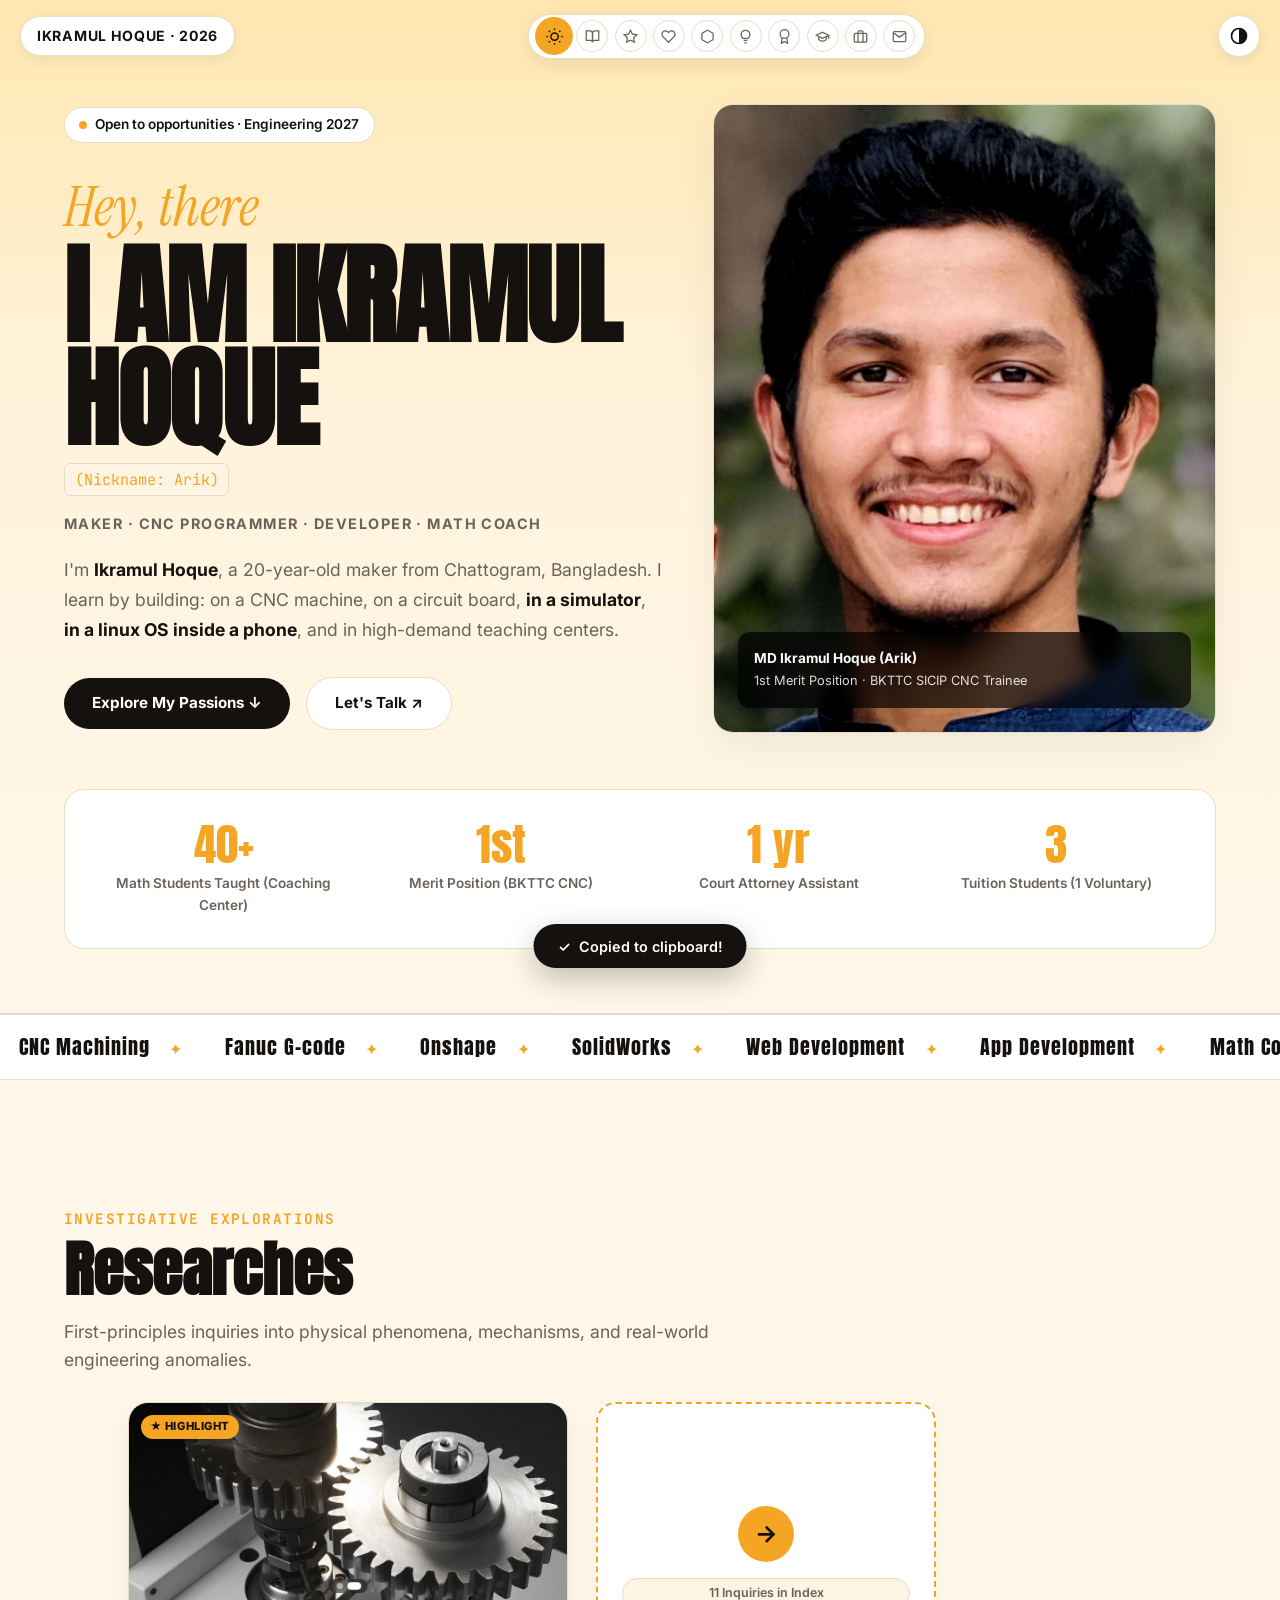
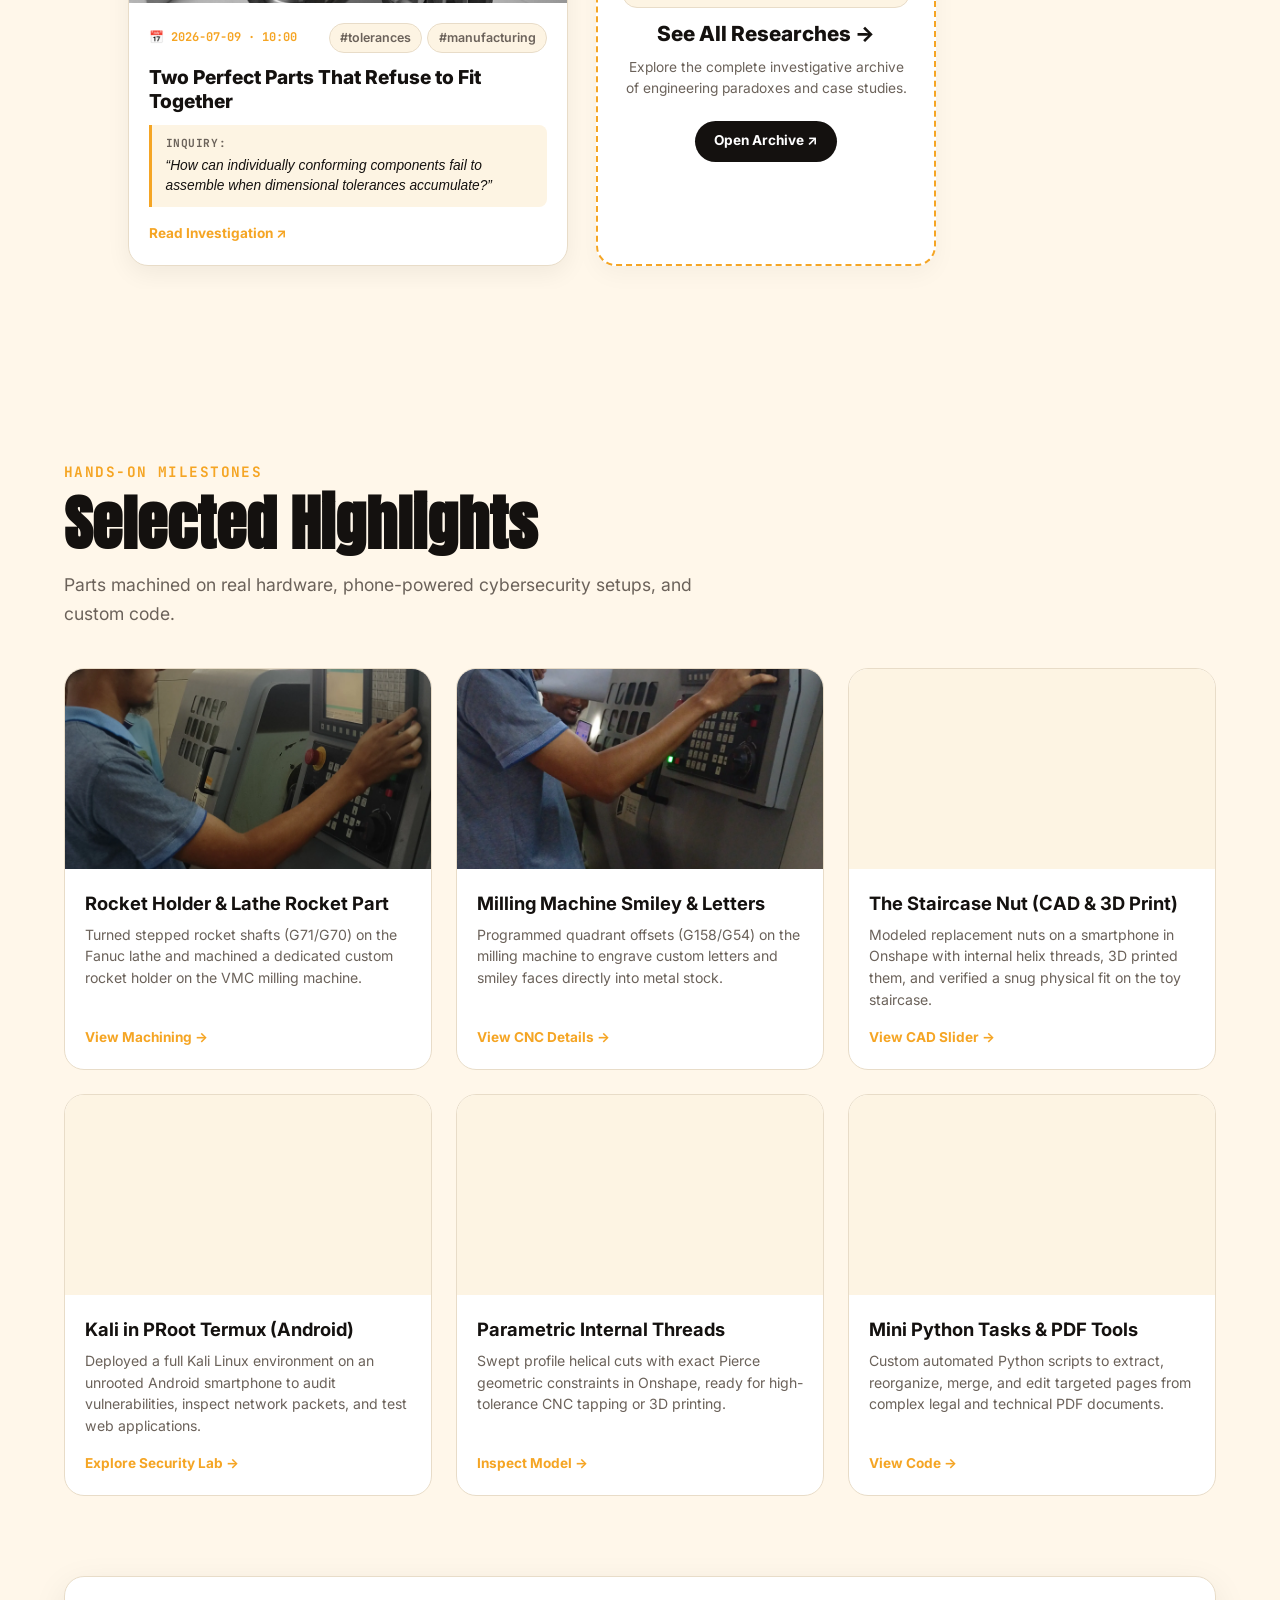
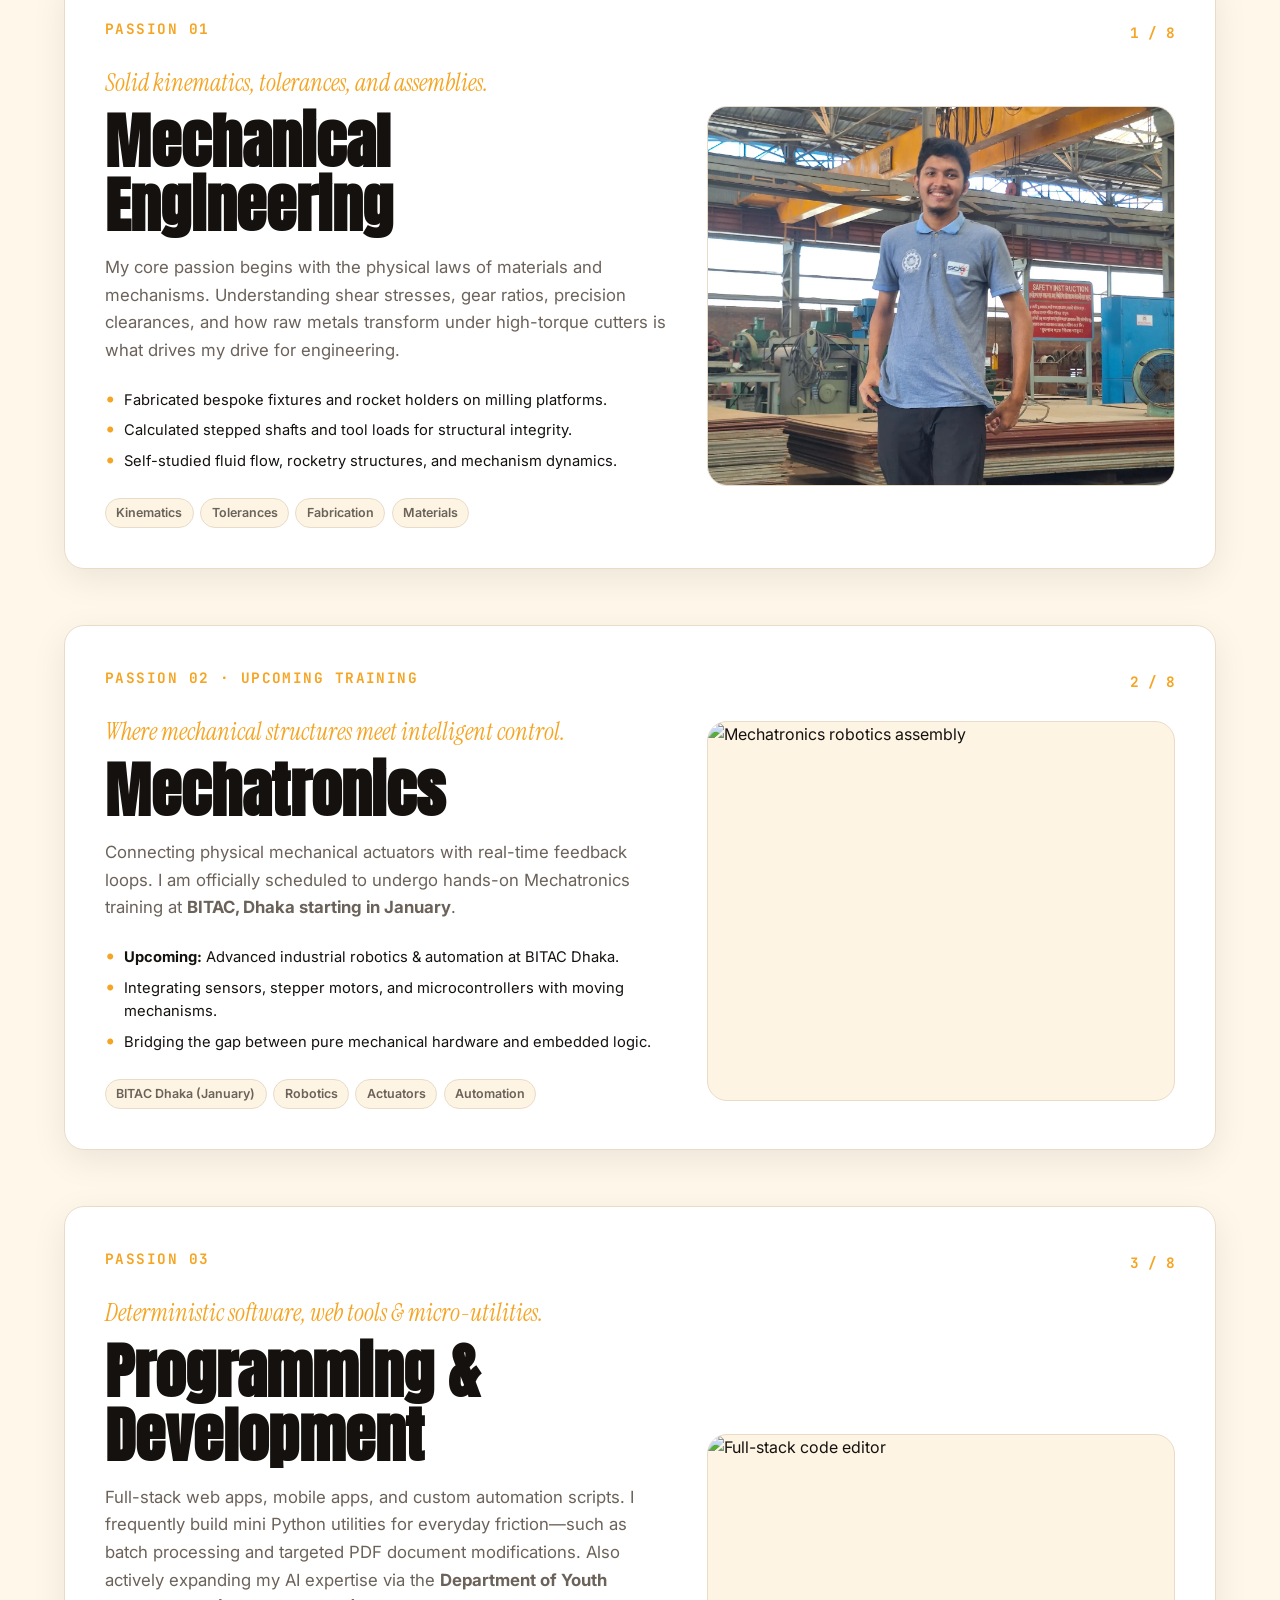
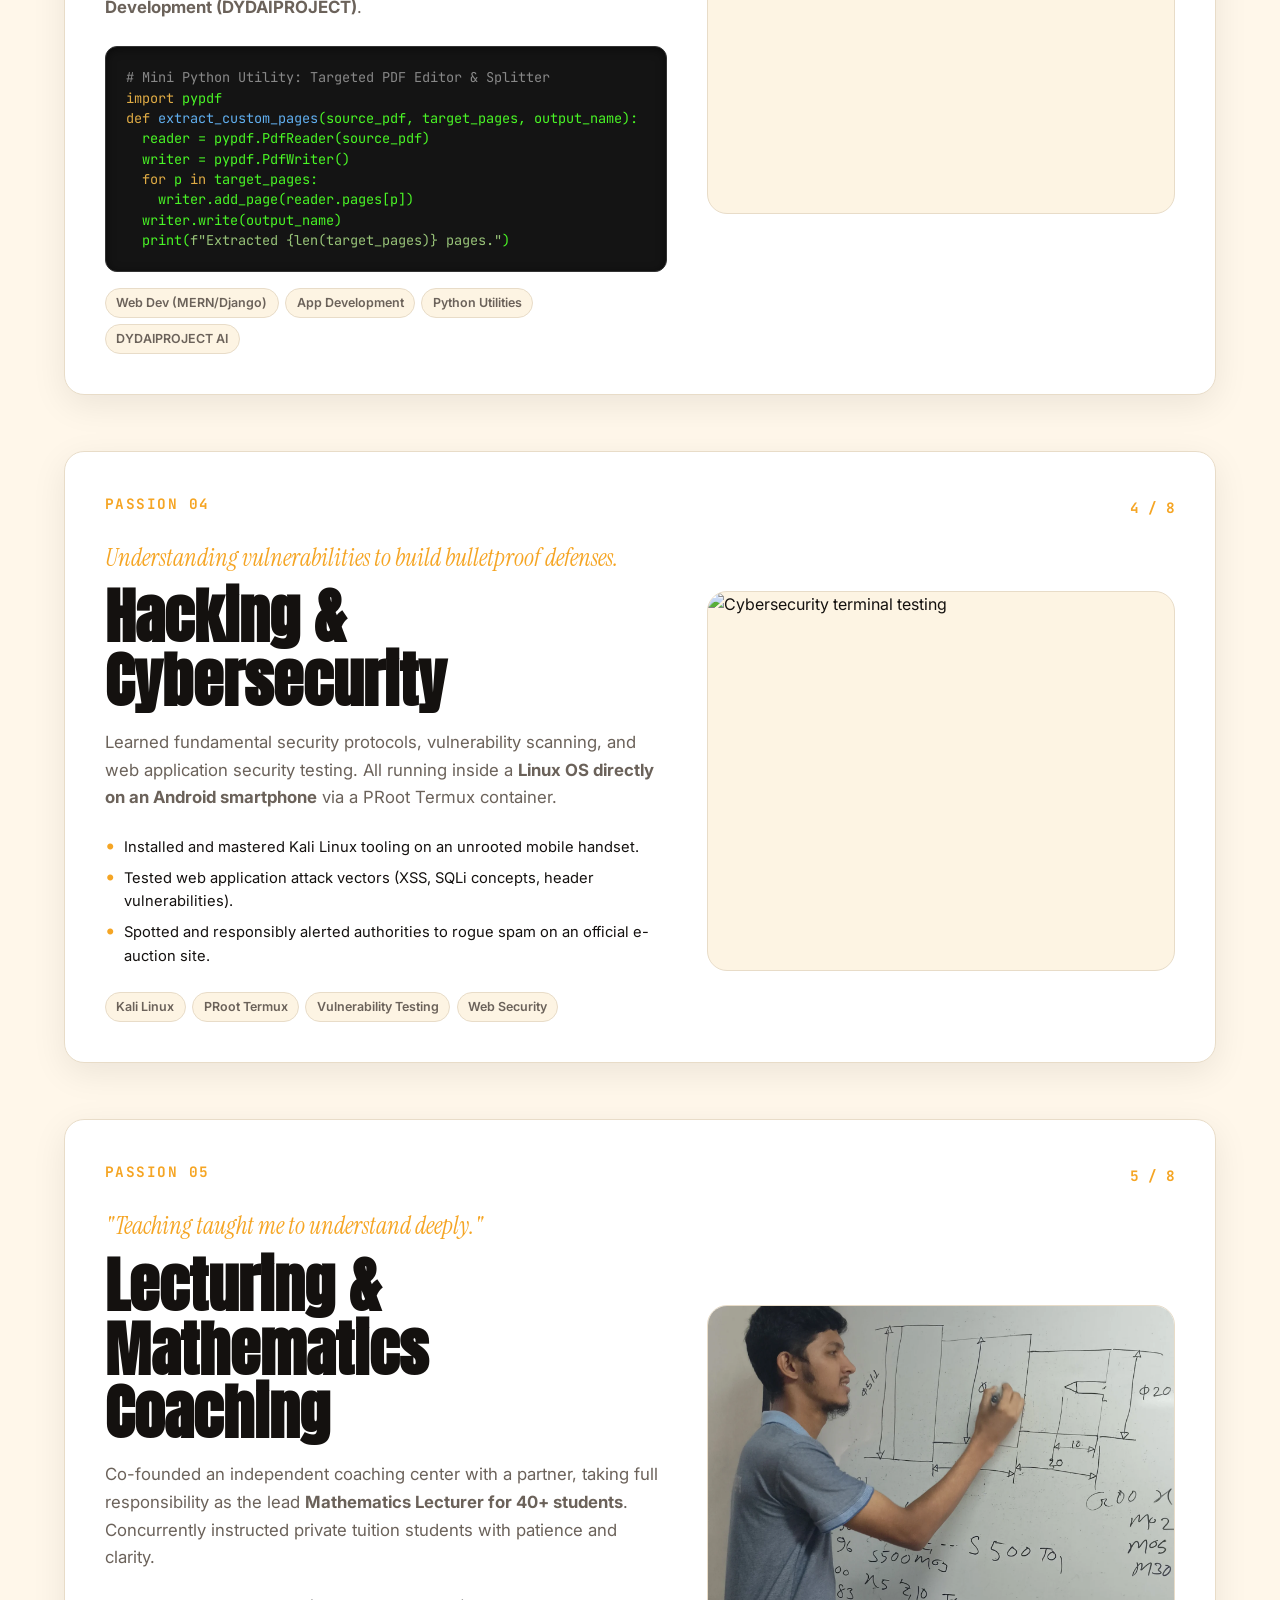
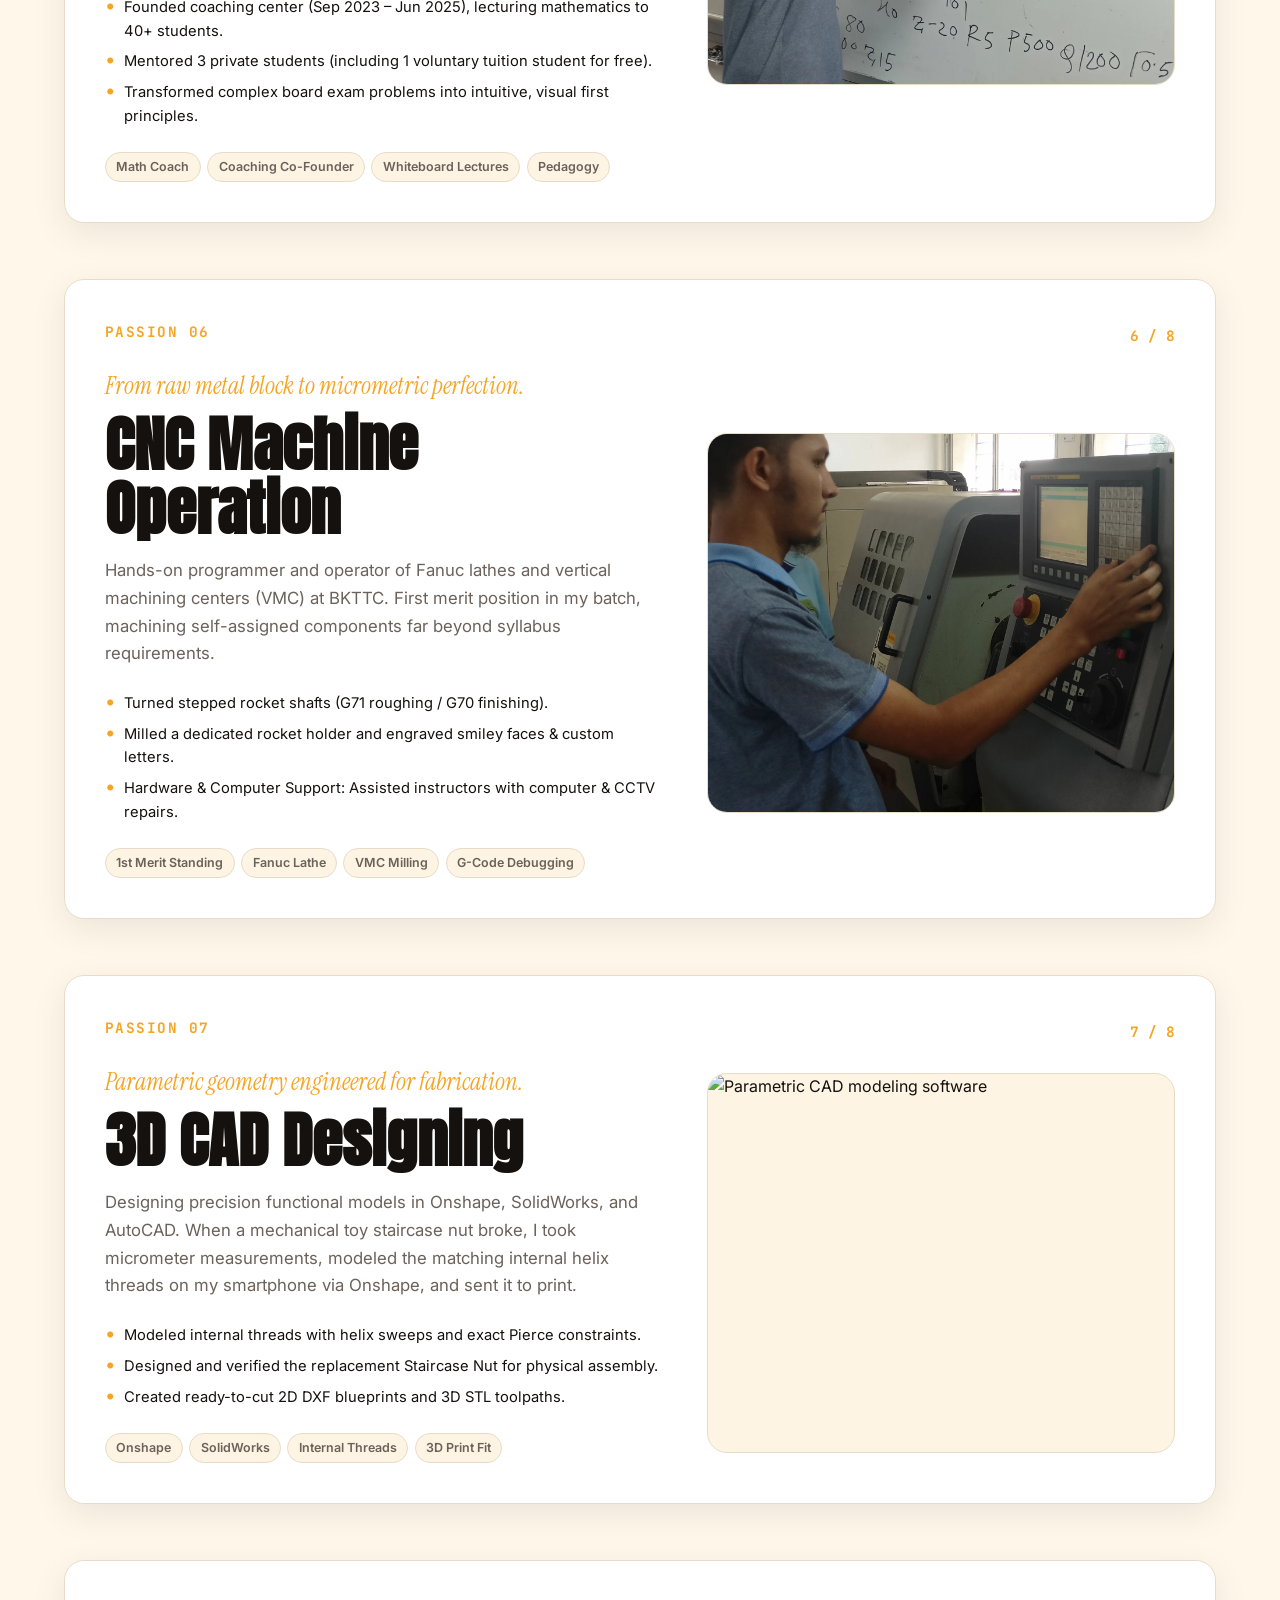
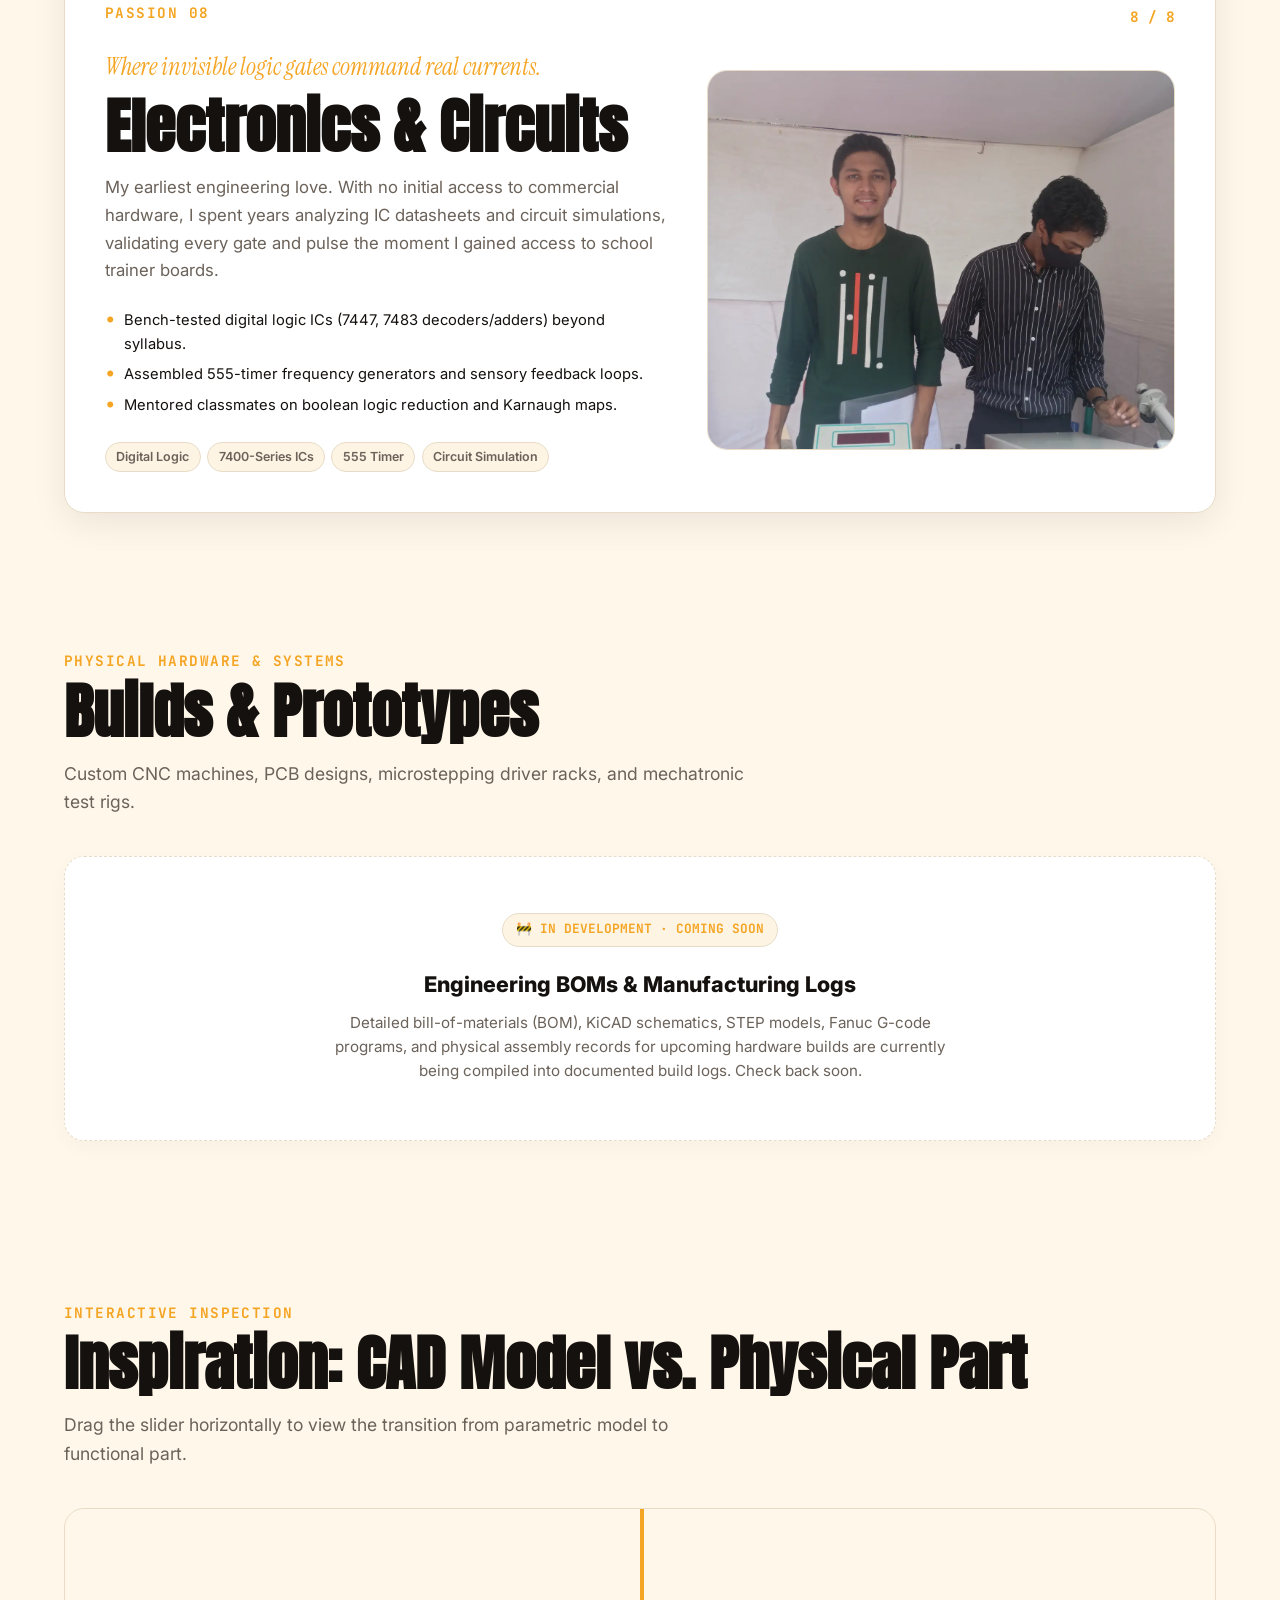
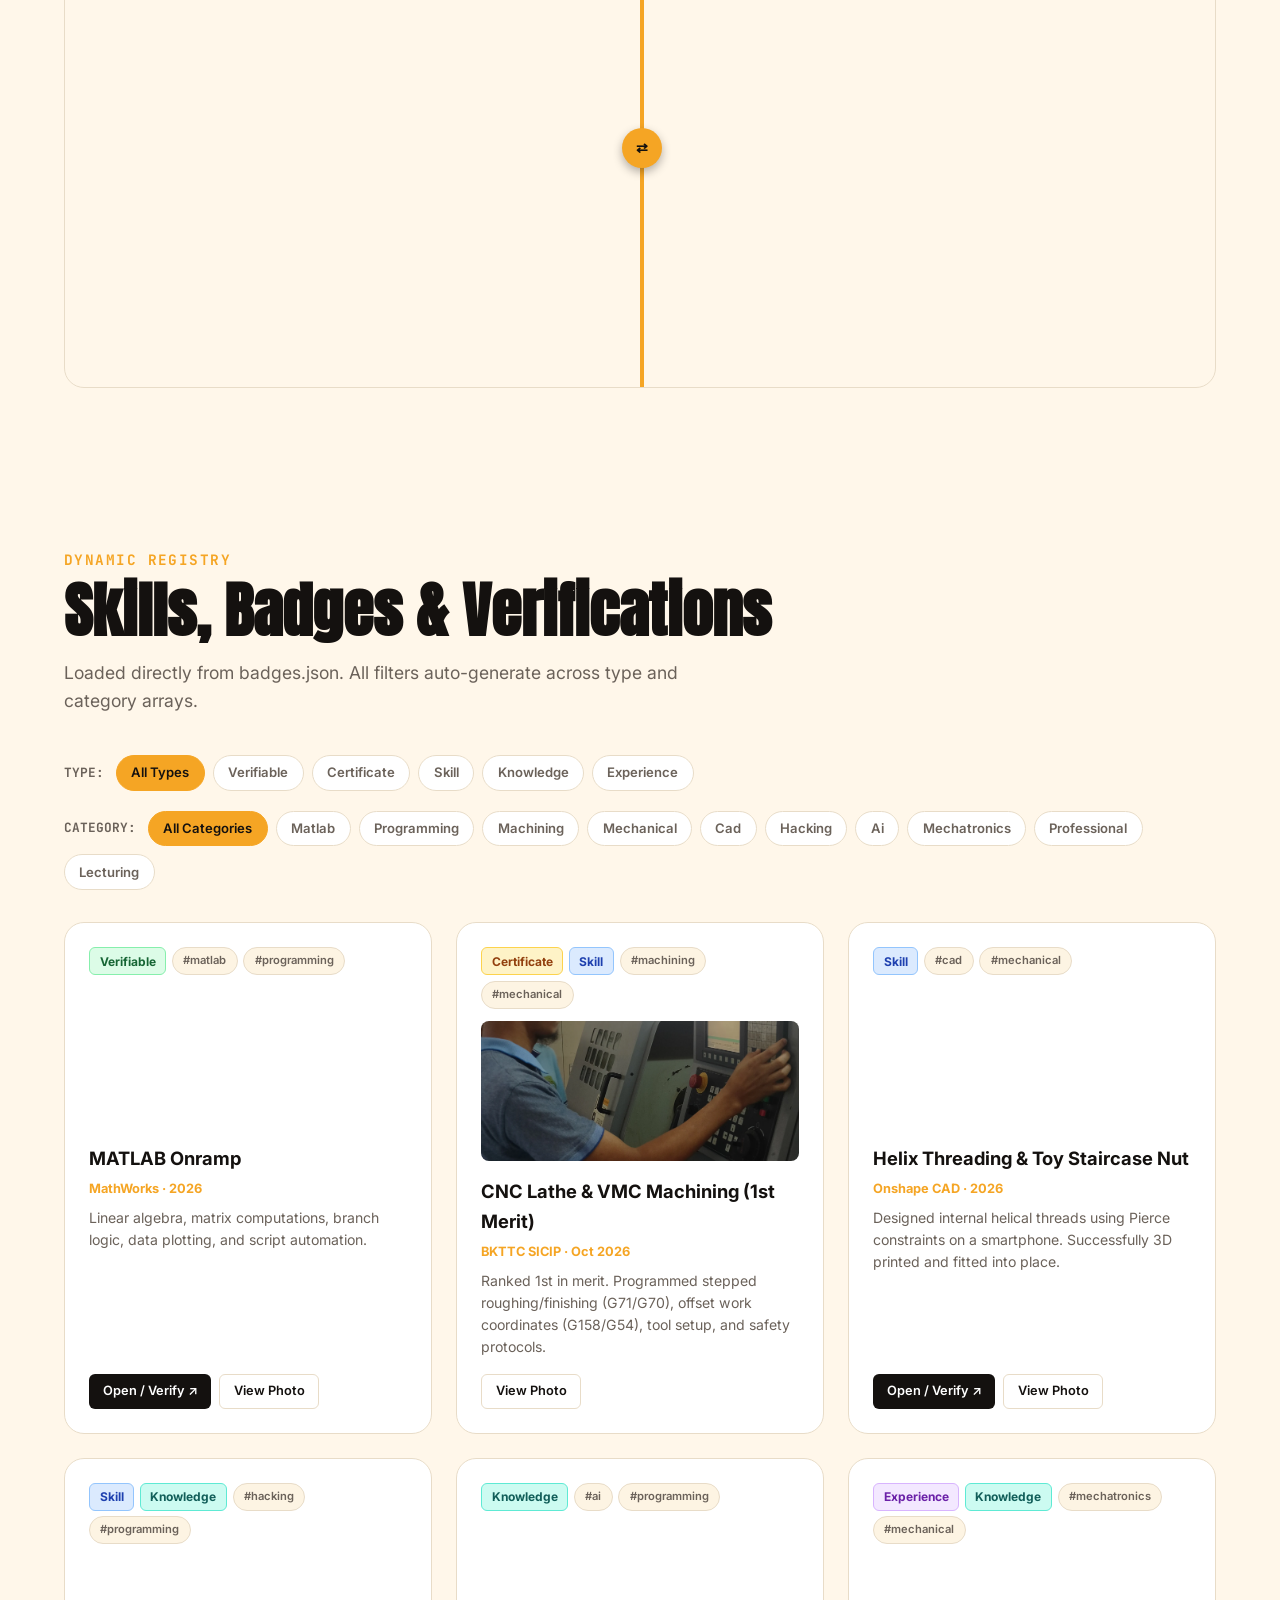
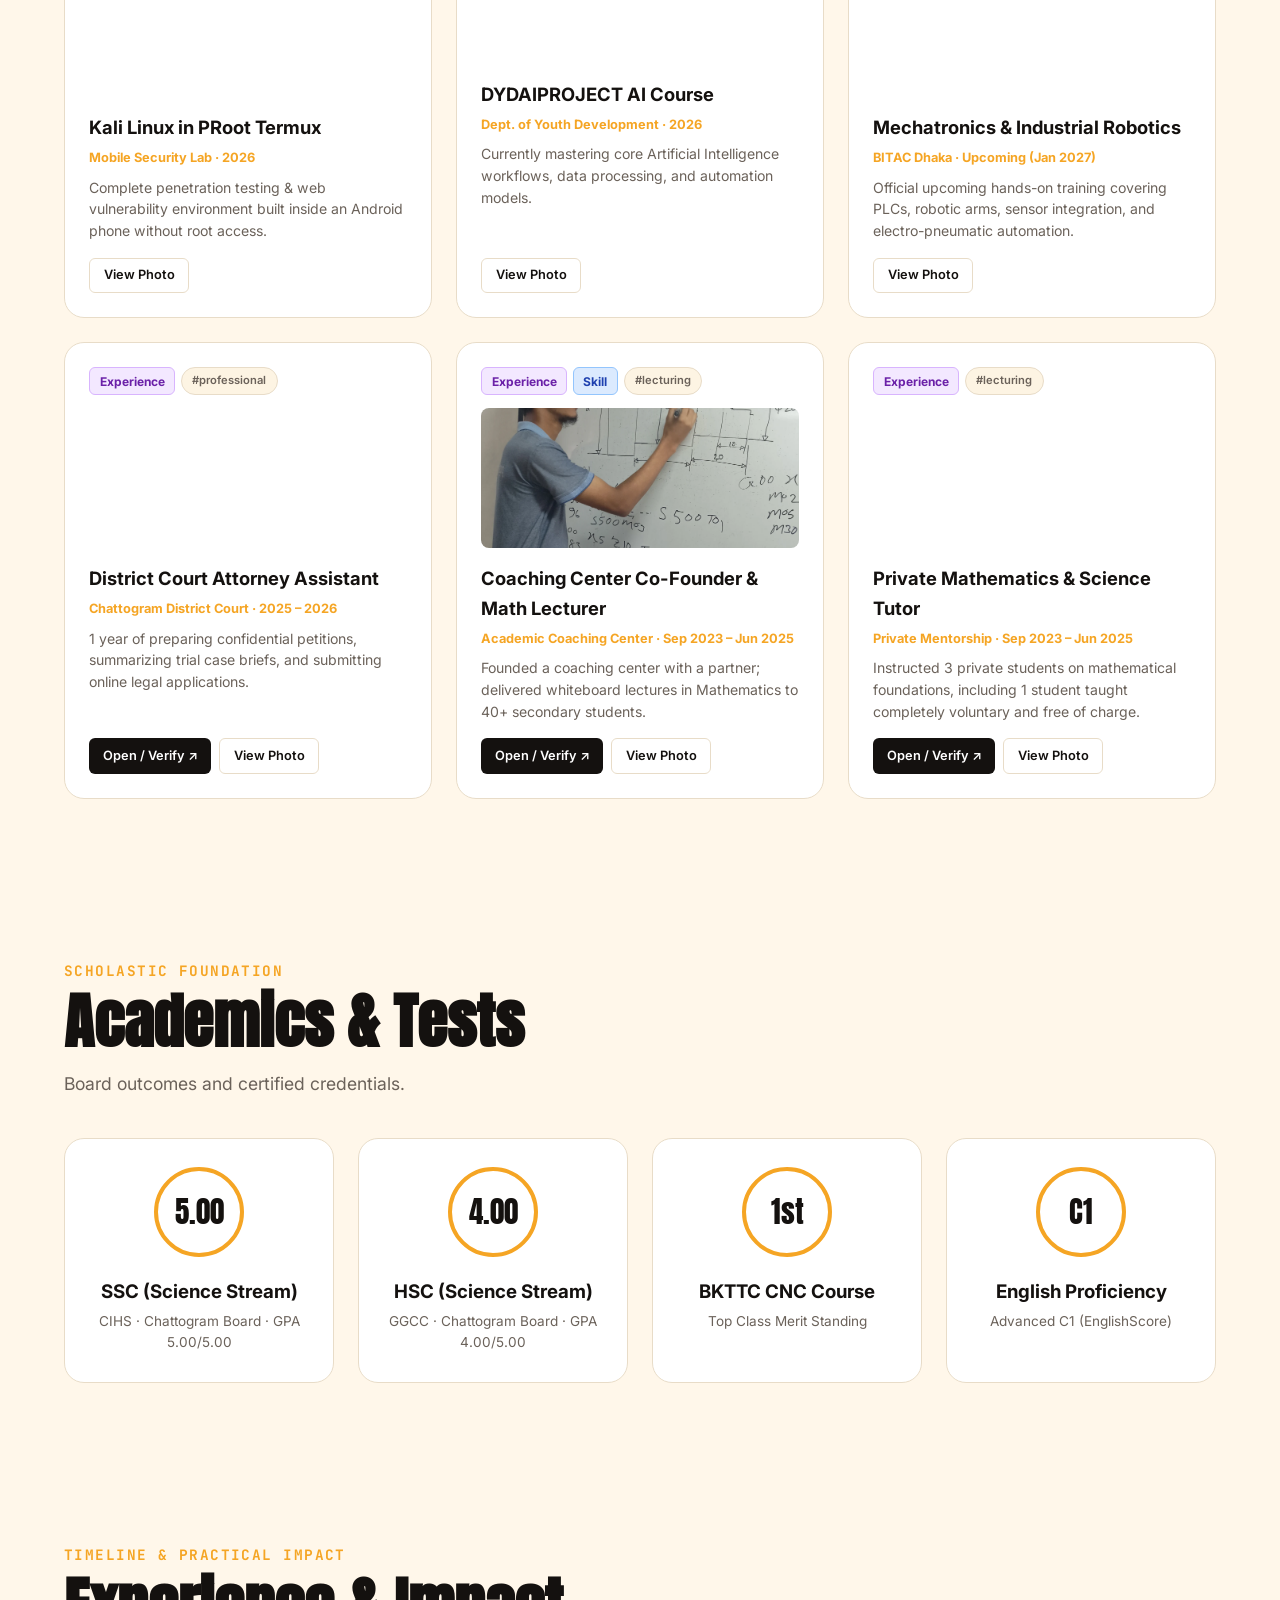
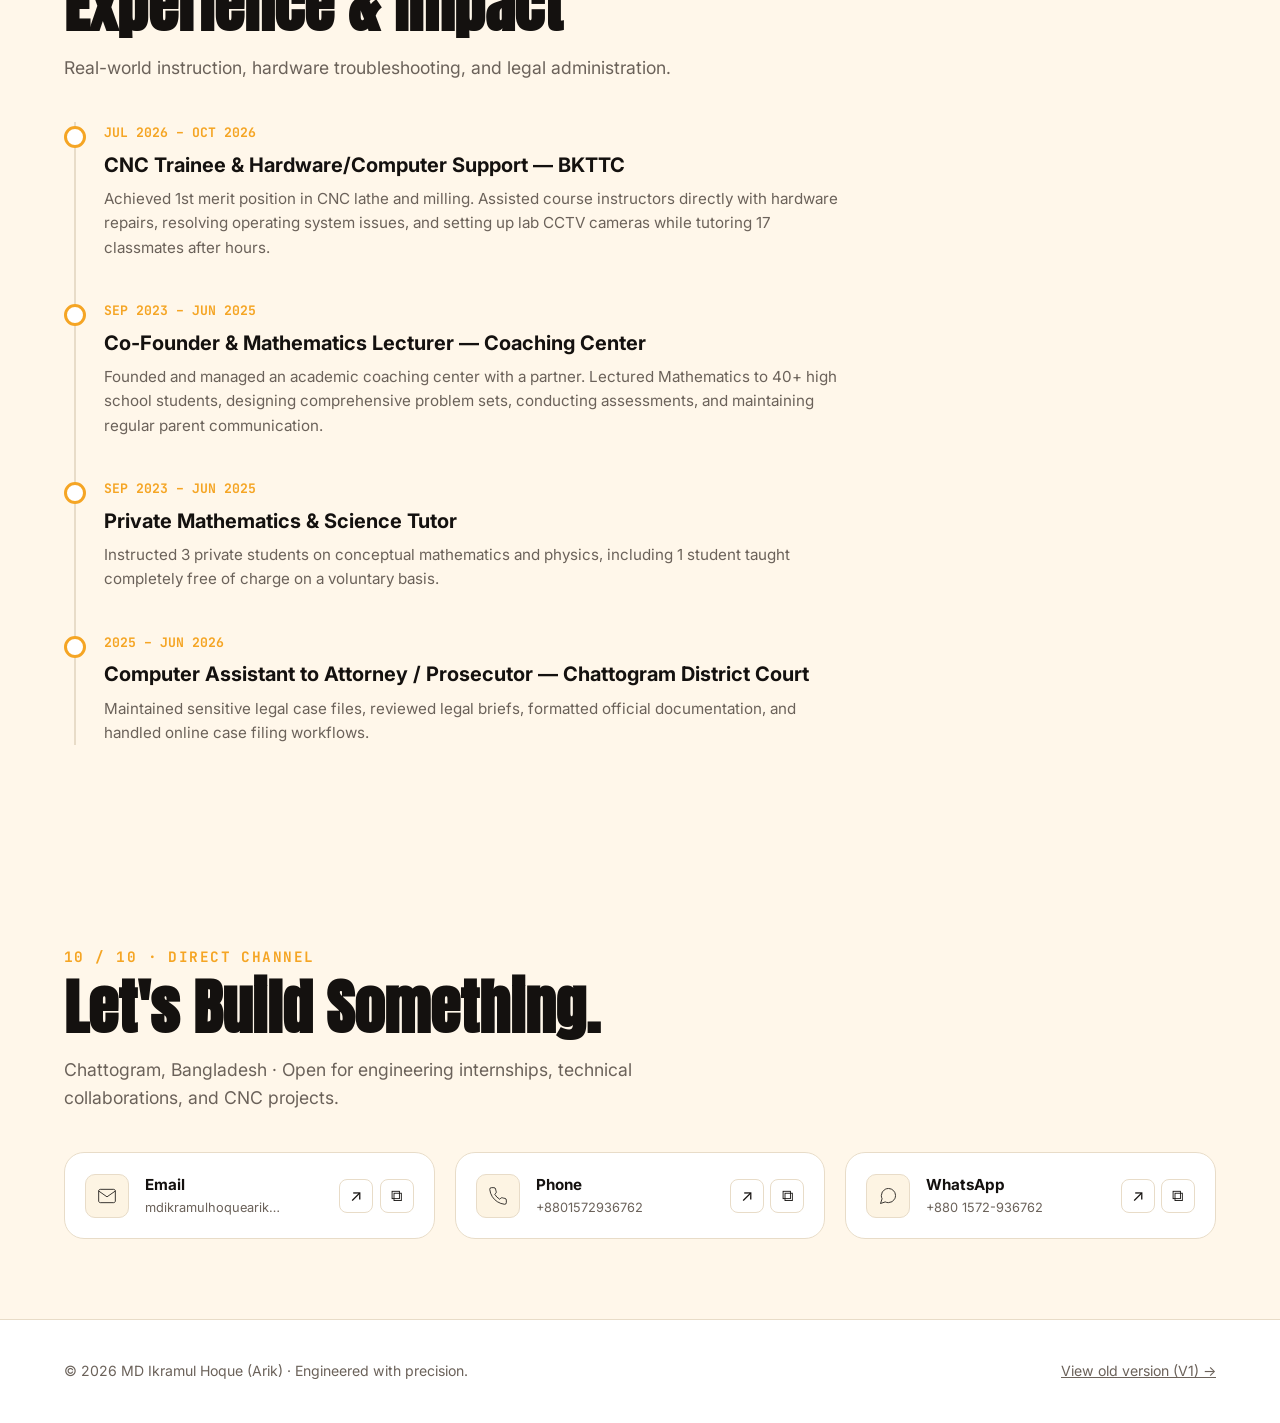
==== commit 3dffbda0: "Prepare files for upload" ====
--- a/index.html
+++ b/index.html
@@ -114,7 +114,7 @@
     }
 
     /* ==========================================================================
-       TOP NOTIFICATION BANNER (5s Slide)
+       TOP NOTIFICATION BANNER (3s Auto-dismiss, Zero Gap)
        ========================================================================== */
     .top-notice-banner {
       position: fixed;
@@ -129,13 +129,16 @@
       align-items: center;
       justify-content: center;
       gap: 0.6rem;
-      z-index: 9999;
+      z-index: 10001;
+      opacity: 0;
       transform: translateY(-100%);
-      transition: transform 0.45s cubic-bezier(0.16, 1, 0.3, 1);
+      transition: opacity 0.35s ease, transform 0.35s cubic-bezier(0.16, 1, 0.3, 1);
       box-shadow: 0 4px 15px rgba(0,0,0,0.2);
-    }
-
-    .top-notice-banner.show { transform: translateY(0); }
+      pointer-events: none;
+    }
+
+    .top-notice-banner.show { opacity: 1; transform: translateY(0); pointer-events: auto; }
+    .top-notice-banner.hide { opacity: 0; transform: translateY(-100%); pointer-events: none; }
     .top-notice-banner a { text-decoration: underline; font-weight: 700; color: var(--accent); }
     .notice-close-btn {
       margin-left: 0.8rem;
@@ -177,18 +180,20 @@
     .tag-knowledge { background: #CCFBF1; color: #115E59; border: 1px solid #5EEAD4; }
     .tag-default { background: var(--surface-subtle); color: var(--text); border: 1px solid var(--line); }
 
-    /* Navigation */
+    /* Navigation (Pinned, robust across all sections) */
     .top-header {
-      position: fixed;
+      position: fixed !important;
       top: 0;
       left: 0;
       width: 100%;
-      z-index: 1000;
+      z-index: 9990;
       display: flex;
       justify-content: space-between;
       align-items: center;
       padding: 0.85rem 1.25rem;
       pointer-events: none;
+      transform: translateZ(0);
+      -webkit-transform: translateZ(0);
     }
 
     .brand-pill {
@@ -201,6 +206,7 @@
       font-size: 0.88rem;
       letter-spacing: 0.05em;
       box-shadow: 0 4px 14px rgba(0,0,0,0.06);
+      flex-shrink: 0;
     }
 
     .nav-rail {
@@ -208,13 +214,19 @@
       background: var(--surface);
       border: 1px solid var(--line);
       border-radius: 999px;
-      padding: 0.35rem 0.6rem;
-      display: flex;
-      align-items: center;
-      gap: 0.45rem;
+      padding: 0.35rem 0.55rem;
+      display: flex;
+      align-items: center;
+      gap: 0.4rem;
       box-shadow: 0 6px 20px rgba(0,0,0,0.08);
       position: relative;
-    }
+      max-width: calc(100vw - 120px);
+      overflow-x: auto;
+      scrollbar-width: none;
+      -webkit-overflow-scrolling: touch;
+      white-space: nowrap;
+    }
+    .nav-rail::-webkit-scrollbar { display: none; }
 
     .nav-circle-btn {
       width: 32px;
@@ -227,6 +239,7 @@
       color: var(--text-dim);
       position: relative;
       transition: all 0.2s ease;
+      flex-shrink: 0;
     }
 
     .nav-circle-btn svg { width: 15px; height: 15px; stroke-width: 2; }
@@ -247,6 +260,7 @@
       font-size: 0.75rem;
       font-weight: 600;
       padding: 0.25rem 0.6rem;
+      border-radius: 6px;
       border-radius: 6px;
       white-space: nowrap;
       pointer-events: none;
@@ -820,6 +834,332 @@
     }
     .toast-pill.show { transform: translateX(-50%) translateY(0); }
 
+    section[id] {
+      scroll-margin-top: 4.8rem;
+    }
+
+    /* ==========================================================================
+       RESEARCHES PINNED HORIZONTAL SCROLL SECTION
+       ========================================================================== */
+    .researches-pinned-wrapper {
+      position: relative;
+      width: 100%;
+      scroll-margin-top: 4.5rem;
+    }
+    .researches-sticky-viewport {
+      position: sticky;
+      top: 0;
+      height: 100vh;
+      width: 100%;
+      overflow: hidden;
+      display: flex;
+      flex-direction: column;
+      justify-content: center;
+      padding-top: 4.2rem;
+      padding-bottom: 2rem;
+      box-sizing: border-box;
+    }
+    .researches-content-wrap {
+      width: 100%;
+      display: flex;
+      flex-direction: column;
+      gap: 1.25rem;
+    }
+    .researches-track-container {
+      width: 100%;
+      overflow: hidden;
+      position: relative;
+      padding: 0.5rem 0 1.5rem 0;
+    }
+    .researches-track {
+      display: flex;
+      gap: 1.75rem;
+      will-change: transform;
+      transition: transform 0.05s linear;
+      padding-left: max(1.5rem, calc((100vw - var(--max-w)) / 2 + 1.5rem));
+      padding-right: 4rem;
+      width: max-content;
+    }
+
+    /* Research Card (Landscape Rectangular) */
+    .research-horiz-card {
+      width: clamp(320px, 36vw, 440px);
+      flex-shrink: 0;
+      background: var(--surface);
+      border: 1px solid var(--line);
+      border-radius: var(--card-radius);
+      overflow: hidden;
+      display: flex;
+      flex-direction: column;
+      box-shadow: 0 8px 25px rgba(0,0,0,0.06);
+      transition: transform 0.25s ease, box-shadow 0.25s ease, border-color 0.25s ease;
+      position: relative;
+    }
+    .research-horiz-card:hover {
+      transform: translateY(-4px);
+      box-shadow: 0 14px 35px rgba(0,0,0,0.1);
+      border-color: var(--accent);
+    }
+    .research-horiz-thumb {
+      position: relative;
+      width: 100%;
+      height: 200px;
+      background: var(--surface-subtle);
+      overflow: hidden;
+    }
+    .card-badges-row {
+      position: absolute;
+      top: 0.75rem;
+      left: 0.75rem;
+      display: flex;
+      flex-wrap: wrap;
+      gap: 0.4rem;
+      z-index: 5;
+    }
+    .highlight-badge {
+      background: var(--accent);
+      color: var(--accent-ink);
+      font-size: 0.7rem;
+      font-weight: 800;
+      letter-spacing: 0.05em;
+      text-transform: uppercase;
+      padding: 0.2rem 0.55rem;
+      border-radius: 999px;
+      box-shadow: 0 2px 8px rgba(0,0,0,0.15);
+    }
+    .upcoming-badge {
+      background: #2563EB;
+      color: #FFFFFF;
+      font-size: 0.7rem;
+      font-weight: 800;
+      letter-spacing: 0.05em;
+      text-transform: uppercase;
+      padding: 0.2rem 0.55rem;
+      border-radius: 999px;
+      box-shadow: 0 2px 8px rgba(0,0,0,0.15);
+    }
+    [data-theme="mono"] .upcoming-badge {
+      background: #333333;
+      color: #FFFFFF;
+    }
+    .research-slider-track {
+      display: flex;
+      width: 100%;
+      height: 100%;
+      transition: transform 0.35s cubic-bezier(0.16, 1, 0.3, 1);
+    }
+    .research-slider-slide {
+      min-width: 100%;
+      height: 100%;
+      position: relative;
+      cursor: pointer;
+    }
+    .research-slider-slide img {
+      width: 100%;
+      height: 100%;
+      object-fit: cover;
+      transition: transform 0.4s ease;
+    }
+    .research-horiz-card:hover .research-slider-slide img {
+      transform: scale(1.04);
+    }
+
+    /* Slider Dots & Navigation */
+    .research-slider-dots {
+      position: absolute;
+      bottom: 0.65rem;
+      left: 50%;
+      transform: translateX(-50%);
+      display: flex;
+      gap: 0.35rem;
+      z-index: 6;
+      background: rgba(0,0,0,0.45);
+      padding: 0.25rem 0.5rem;
+      border-radius: 999px;
+      backdrop-filter: blur(4px);
+    }
+    .research-dot {
+      width: 6px;
+      height: 6px;
+      border-radius: 50%;
+      background: rgba(255,255,255,0.5);
+      cursor: pointer;
+      transition: all 0.2s ease;
+    }
+    .research-dot.active {
+      background: #FFF;
+      transform: scale(1.25);
+      width: 11px;
+      border-radius: 3px;
+    }
+
+    .research-slider-btn {
+      position: absolute;
+      top: 50%;
+      transform: translateY(-50%);
+      background: rgba(0,0,0,0.55);
+      color: #FFF;
+      width: 26px;
+      height: 26px;
+      border-radius: 50%;
+      display: flex;
+      align-items: center;
+      justify-content: center;
+      font-size: 0.72rem;
+      cursor: pointer;
+      z-index: 6;
+      opacity: 0;
+      transition: opacity 0.2s ease, background 0.2s ease;
+      backdrop-filter: blur(4px);
+    }
+    .research-horiz-card:hover .research-slider-btn { opacity: 1; }
+    .research-slider-btn:hover { background: rgba(0,0,0,0.85); }
+    .research-slider-prev { left: 0.5rem; }
+    .research-slider-next { right: 0.5rem; }
+
+    .research-horiz-body {
+      padding: 1.25rem;
+      display: flex;
+      flex-direction: column;
+      flex-grow: 1;
+      justify-content: space-between;
+      gap: 0.75rem;
+    }
+    .research-card-meta {
+      display: flex;
+      justify-content: space-between;
+      align-items: center;
+      font-size: 0.75rem;
+    }
+    .research-card-date {
+      font-family: var(--font-mono);
+      color: var(--accent);
+      font-weight: 700;
+    }
+    .research-card-title {
+      font-size: 1.2rem;
+      font-weight: 800;
+      line-height: 1.25;
+      color: var(--text);
+    }
+    .research-card-title a:hover {
+      color: var(--accent);
+    }
+    .research-card-qs-box {
+      background: var(--surface-subtle);
+      border-left: 3px solid var(--accent);
+      padding: 0.65rem 0.85rem;
+      border-radius: 0 8px 8px 0;
+    }
+    .research-qs-label {
+      font-family: var(--font-mono);
+      font-size: 0.7rem;
+      font-weight: 700;
+      text-transform: uppercase;
+      letter-spacing: 0.05em;
+      color: var(--text-dim);
+      display: block;
+      margin-bottom: 0.2rem;
+    }
+    .research-qs-text {
+      font-size: 0.86rem;
+      color: var(--text);
+      font-style: italic;
+      line-height: 1.45;
+    }
+    .research-card-link {
+      display: inline-flex;
+      align-items: center;
+      gap: 0.35rem;
+      font-weight: 700;
+      font-size: 0.85rem;
+      color: var(--accent);
+      margin-top: 0.25rem;
+    }
+    .research-card-link:hover {
+      text-decoration: underline;
+    }
+
+    /* "See all researches" special card */
+    .research-see-all-card {
+      width: clamp(260px, 28vw, 340px);
+      flex-shrink: 0;
+      background: var(--surface);
+      border: 2px dashed var(--accent);
+      border-radius: var(--card-radius);
+      padding: 2.2rem 1.5rem;
+      display: flex;
+      flex-direction: column;
+      align-items: center;
+      justify-content: center;
+      text-align: center;
+      gap: 1rem;
+      box-shadow: 0 8px 25px rgba(0,0,0,0.04);
+      transition: all 0.25s ease;
+      cursor: pointer;
+    }
+    .research-see-all-card:hover {
+      transform: translateY(-4px) scale(1.02);
+      border-style: solid;
+      background: var(--surface-subtle);
+      box-shadow: 0 16px 40px rgba(245, 165, 36, 0.15);
+    }
+    .see-all-icon-circle {
+      width: 56px;
+      height: 56px;
+      border-radius: 50%;
+      background: var(--accent);
+      color: var(--accent-ink);
+      display: flex;
+      align-items: center;
+      justify-content: center;
+      font-size: 1.5rem;
+      font-weight: 700;
+    }
+
+    /* BUILDS PLACEHOLDER STYLING */
+    .builds-placeholder-card {
+      background: var(--surface);
+      border: 1px dashed var(--line);
+      border-radius: var(--card-radius);
+      padding: 3.5rem 2rem;
+      text-align: center;
+      box-shadow: 0 6px 20px rgba(0,0,0,0.03);
+    }
+    .builds-badge {
+      display: inline-block;
+      font-family: var(--font-mono);
+      font-size: 0.8rem;
+      font-weight: 700;
+      color: var(--accent);
+      background: var(--surface-subtle);
+      border: 1px solid var(--line);
+      padding: 0.35rem 0.8rem;
+      border-radius: 999px;
+      margin-bottom: 1.25rem;
+    }
+
+    /* Fallback for prefers-reduced-motion */
+    @media (prefers-reduced-motion: reduce) {
+      .researches-pinned-wrapper {
+        height: auto !important;
+      }
+      .researches-sticky-viewport {
+        position: relative !important;
+        height: auto !important;
+        padding-top: 3rem !important;
+      }
+      .researches-track-container {
+        overflow-x: auto !important;
+        scroll-snap-type: x mandatory;
+        -webkit-overflow-scrolling: touch;
+      }
+      .researches-track {
+        transform: none !important;
+        scroll-snap-align: start;
+      }
+    }
+
     footer {
       border-top: 1px solid var(--line);
       padding: 2.5rem 0;
@@ -835,12 +1175,37 @@
     }
     @media (max-width: 768px) {
       .brand-pill { display: none; }
-      .top-header { justify-content: center; }
-      .nav-rail { gap: 0.25rem; padding: 0.25rem 0.4rem; }
-      .nav-circle-btn { width: 27px; height: 27px; }
+      .top-header {
+        padding: 0.45rem 0.6rem;
+        justify-content: center;
+      }
+      .nav-rail {
+        gap: 0.22rem;
+        padding: 0.25rem 0.35rem;
+        max-width: calc(100vw - 75px);
+      }
+      .nav-circle-btn {
+        width: 27px;
+        height: 27px;
+        flex-shrink: 0;
+      }
       .nav-circle-btn svg { width: 13px; height: 13px; }
-      .theme-switcher-wrapper { position: fixed; right: 1rem; bottom: 1.5rem; z-index: 1000; }
-      .theme-popover { bottom: calc(100% + 10px); top: auto; right: 0; }
+      .theme-switcher-wrapper {
+        position: fixed;
+        right: 0.75rem;
+        top: 0.45rem;
+        bottom: auto;
+        z-index: 9995;
+      }
+      .theme-toggle-btn {
+        width: 32px;
+        height: 32px;
+      }
+      .theme-popover {
+        top: calc(100% + 8px);
+        bottom: auto;
+        right: 0;
+      }
     }
   </style>
 </head>
@@ -857,18 +1222,18 @@
   <header class="top-header">
     <a href="#hello" class="brand-pill" aria-label="Ikramul Hoque Home">IKRAMUL HOQUE · 2026</a>
 
-    <!-- Circle Navigator (10 Chapters) -->
-    <nav class="nav-rail" id="circleNav" aria-label="Chapter Navigator">
-      <a href="#hello" class="nav-circle-btn active" data-chapter="hello" aria-label="Hello"><svg viewBox="0 0 24 24" fill="none" stroke="currentColor"><path d="M12 2v4M12 18v4M4.93 4.93l2.83 2.83M16.24 16.24l2.83 2.83M2 12h4M18 12h4M4.93 19.07l2.83-2.83M16.24 7.76l2.83-2.83"/></svg><span class="nav-tooltip">Hello</span></a>
-      <a href="#mechanical" class="nav-circle-btn" data-chapter="mechanical" aria-label="Mechanical"><svg viewBox="0 0 24 24" fill="none" stroke="currentColor"><circle cx="12" cy="12" r="3"/><path d="M19.4 15a1.65 1.65 0 0 0 .33 1.82l.06.06a2 2 0 0 1 0 2.83 2 2 0 0 1-2.83 0l-.06-.06a1.65 1.65 0 0 0-1.82-.33 1.65 1.65 0 0 0-1 1.51V21a2 2 0 0 1-2 2 2 2 0 0 1-2-2v-.09A1.65 1.65 0 0 0 9 19.4a1.65 1.65 0 0 0-1.82.33l-.06.06a2 2 0 0 1-2.83 0 2 2 0 0 1 0-2.83l.06-.06a1.65 1.65 0 0 0 .33-1.82 1.65 1.65 0 0 0-1.51-1H3a2 2 0 0 1-2-2 2 2 0 0 1 2-2h.09A1.65 1.65 0 0 0 4.6 9a1.65 1.65 0 0 0-.33-1.82l-.06-.06a2 2 0 0 1 0-2.83 2 2 0 0 1 2.83 0l.06.06a1.65 1.65 0 0 0 1.82.33H9a1.65 1.65 0 0 0 1-1.51V3a2 2 0 0 1 2-2 2 2 0 0 1 2 2v.09a1.65 1.65 0 0 0 1 1.51 1.65 1.65 0 0 0 1.82-.33l.06-.06a2 2 0 0 1 2.83 0 2 2 0 0 1 0 2.83l-.06.06a1.65 1.65 0 0 0-.33 1.82V9a1.65 1.65 0 0 0 1.51 1H21a2 2 0 0 1 2 2 2 2 0 0 1-2 2h-.09a1.65 1.65 0 0 0-1.51 1z"/></svg><span class="nav-tooltip">Mechanical</span></a>
-      <a href="#mechatronics" class="nav-circle-btn" data-chapter="mechatronics" aria-label="Mechatronics"><svg viewBox="0 0 24 24" fill="none" stroke="currentColor"><rect x="2" y="3" width="20" height="14" rx="2"/><line x1="8" y1="21" x2="16" y2="21"/><line x1="12" y1="17" x2="12" y2="21"/></svg><span class="nav-tooltip">Mechatronics</span></a>
-      <a href="#dev" class="nav-circle-btn" data-chapter="dev" aria-label="Development"><svg viewBox="0 0 24 24" fill="none" stroke="currentColor"><polyline points="16 18 22 12 16 6"/><polyline points="8 6 2 12 8 18"/></svg><span class="nav-tooltip">Development</span></a>
-      <a href="#hacking" class="nav-circle-btn" data-chapter="hacking" aria-label="Cybersecurity"><svg viewBox="0 0 24 24" fill="none" stroke="currentColor"><path d="M12 22s8-4 8-10V5l-8-3-8 3v7c0 6 8 10 8 10z"/></svg><span class="nav-tooltip">Cybersecurity</span></a>
-      <a href="#lecturing" class="nav-circle-btn" data-chapter="lecturing" aria-label="Lecturing"><svg viewBox="0 0 24 24" fill="none" stroke="currentColor"><path d="M17 21v-2a4 4 0 0 0-4-4H5a4 4 0 0 0-4 4v2"/><circle cx="9" cy="7" r="4"/><path d="M23 21v-2a4 4 0 0 0-3-3.87"/><path d="M16 3.13a4 4 0 0 1 0 7.75"/></svg><span class="nav-tooltip">Teaching</span></a>
-      <a href="#cnc-cad" class="nav-circle-btn" data-chapter="cnc-cad" aria-label="CNC & CAD"><svg viewBox="0 0 24 24" fill="none" stroke="currentColor"><path d="M21 16V8a2 2 0 0 0-1-1.73l-7-4a2 2 0 0 0-2 0l-7 4A2 2 0 0 0 3 8v8a2 2 0 0 0 1 1.73l7 4a2 2 0 0 0 2 0l7-4A2 2 0 0 0 21 16z"/></svg><span class="nav-tooltip">CNC & CAD</span></a>
-      <a href="#badges" class="nav-circle-btn" data-chapter="badges" aria-label="Badges"><svg viewBox="0 0 24 24" fill="none" stroke="currentColor"><circle cx="12" cy="8" r="7"/><polyline points="8.21 13.89 7 23 12 20 17 23 15.79 13.88"/></svg><span class="nav-tooltip">Badges</span></a>
-      <a href="#timeline" class="nav-circle-btn" data-chapter="timeline" aria-label="Timeline"><svg viewBox="0 0 24 24" fill="none" stroke="currentColor"><path d="M22 10v6M2 10l10-5 10 5-10 5z"/><path d="M6 12v5c3 3 9 3 12 0v-5"/></svg><span class="nav-tooltip">Timeline</span></a>
-      <a href="#connect" class="nav-circle-btn" data-chapter="connect" aria-label="Connect"><svg viewBox="0 0 24 24" fill="none" stroke="currentColor"><path d="M4 4h16c1.1 0 2 .9 2 2v12c0 1.1-.9 2-2 2H4c-1.1 0-2-.9-2-2V6c0-1.1.9-2 2-2z"/><polyline points="22,6 12,13 2,6"/></svg><span class="nav-tooltip">Connect</span></a>
+    <!-- Section Shortcuts Navigator (10 Sections) -->
+    <nav class="nav-rail" id="circleNav" aria-label="Section Navigator">
+      <a href="#hello" class="nav-circle-btn active" data-section="hello" aria-label="Hello" title="Hello"><svg viewBox="0 0 24 24" fill="none" stroke="currentColor"><circle cx="12" cy="12" r="5"/><path d="M12 1v2M12 21v2M4.22 4.22l1.42 1.42M18.36 18.36l1.42 1.42M1 12h2M21 12h2M4.22 19.78l1.42-1.42M18.36 5.64l1.42-1.42"/></svg><span class="nav-tooltip">Hello</span></a>
+      <a href="#researches" class="nav-circle-btn" data-section="researches" aria-label="Researches" title="Researches"><svg viewBox="0 0 24 24" fill="none" stroke="currentColor"><path d="M2 3h6a4 4 0 0 1 4 4v14a3 3 0 0 0-3-3H2z"/><path d="M22 3h-6a4 4 0 0 0-4 4v14a3 3 0 0 1 3-3h7z"/></svg><span class="nav-tooltip">Researches</span></a>
+      <a href="#highlights" class="nav-circle-btn" data-section="highlights" aria-label="Highlights" title="Highlights"><svg viewBox="0 0 24 24" fill="none" stroke="currentColor"><polygon points="12 2 15.09 8.26 22 9.27 17 14.14 18.18 21.02 12 17.77 5.82 21.02 7 14.14 2 9.27 8.91 8.26 12 2"/></svg><span class="nav-tooltip">Highlights</span></a>
+      <a href="#passions" class="nav-circle-btn" data-section="passions" aria-label="Passions" title="Passions"><svg viewBox="0 0 24 24" fill="none" stroke="currentColor"><path d="M20.84 4.61a5.5 5.5 0 0 0-7.78 0L12 5.67l-1.06-1.06a5.5 5.5 0 0 0-7.78 7.78l1.06 1.06L12 21.23l7.78-7.78 1.06-1.06a5.5 5.5 0 0 0 0-7.78z"/></svg><span class="nav-tooltip">Passions</span></a>
+      <a href="#builds" class="nav-circle-btn" data-section="builds" aria-label="Builds" title="Builds"><svg viewBox="0 0 24 24" fill="none" stroke="currentColor"><path d="M21 16V8a2 2 0 0 0-1-1.73l-7-4a2 2 0 0 0-2 0l-7 4A2 2 0 0 0 3 8v8a2 2 0 0 0 1 1.73l7 4a2 2 0 0 0 2 0l7-4A2 2 0 0 0 21 16z"/></svg><span class="nav-tooltip">Builds</span></a>
+      <a href="#inspiration" class="nav-circle-btn" data-section="inspiration" aria-label="Inspiration" title="Inspiration"><svg viewBox="0 0 24 24" fill="none" stroke="currentColor"><path d="M9 18h6M10 22h4M12 2a7 7 0 0 0-7 7c0 2.5 1.5 4.5 3 6h8c1.5-1.5 3-3.5 3-6a7 7 0 0 0-7-7z"/></svg><span class="nav-tooltip">Inspiration</span></a>
+      <a href="#skills" class="nav-circle-btn" data-section="skills" aria-label="Skills" title="Skills"><svg viewBox="0 0 24 24" fill="none" stroke="currentColor"><circle cx="12" cy="8" r="7"/><polyline points="8.21 13.89 7 23 12 20 17 23 15.79 13.88"/></svg><span class="nav-tooltip">Skills</span></a>
+      <a href="#academics" class="nav-circle-btn" data-section="academics" aria-label="Academics" title="Academics"><svg viewBox="0 0 24 24" fill="none" stroke="currentColor"><path d="M22 10v6M2 10l10-5 10 5-10 5z"/><path d="M6 12v5c3 3 9 3 12 0v-5"/></svg><span class="nav-tooltip">Academics</span></a>
+      <a href="#experience" class="nav-circle-btn" data-section="experience" aria-label="Experience" title="Experience"><svg viewBox="0 0 24 24" fill="none" stroke="currentColor"><rect x="2" y="7" width="20" height="14" rx="2" ry="2"/><path d="M16 21V5a2 2 0 0 0-2-2h-4a2 2 0 0 0-2 2v16"/></svg><span class="nav-tooltip">Experience</span></a>
+      <a href="#contact" class="nav-circle-btn" data-section="contact" aria-label="Contact" title="Contact"><svg viewBox="0 0 24 24" fill="none" stroke="currentColor"><path d="M4 4h16c1.1 0 2 .9 2 2v12c0 1.1-.9 2-2 2H4c-1.1 0-2-.9-2-2V6c0-1.1.9-2 2-2z"/><polyline points="22,6 12,13 2,6"/></svg><span class="nav-tooltip">Contact</span></a>
     </nav>
 
     <!-- Theme Switcher -->
@@ -943,8 +1308,26 @@
       </div>
     </div>
 
+    <!-- RESEARCHES PINNED HORIZONTAL SCROLL SECTION -->
+    <section class="researches-pinned-wrapper" id="researches">
+      <div class="researches-sticky-viewport">
+        <div class="container researches-content-wrap">
+          <div class="chapter-header" style="margin-bottom: 0;">
+            <div class="chapter-counter">Investigative Explorations</div>
+            <h2 class="chapter-title">Researches</h2>
+            <p class="chapter-subtitle">First-principles inquiries into physical phenomena, mechanisms, and real-world engineering anomalies.</p>
+          </div>
+          <div class="researches-track-container" id="researchesTrackContainer">
+            <div class="researches-track" id="researchesTrack">
+              <!-- Dynamically populated via researches/researches.json -->
+            </div>
+          </div>
+        </div>
+      </div>
+    </section>
+
     <!-- DYNAMIC SELECTED HIGHLIGHTS (LOADED FROM JSON) -->
-    <section class="chapter-section">
+    <section class="chapter-section" id="highlights">
       <div class="container">
         <div class="chapter-header">
           <div class="chapter-counter">Hands-On Milestones</div>
@@ -958,7 +1341,7 @@
     </section>
 
     <!-- THE 8 PASSIONS (IN EXACT SPEC ORDER) -->
-    <div class="passions-wrapper container">
+    <div class="passions-wrapper container" id="passions">
       
       <!-- 1. MECHANICAL -->
       <section class="passion-card" id="mechanical">
@@ -1120,12 +1503,30 @@
 
     </div>
 
-    <!-- CAD SLIDER -->
-    <section class="chapter-section">
+    <!-- CHAPTER 05: BUILDS (PLACEHOLDER SECTION) -->
+    <section class="chapter-section" id="builds">
+      <div class="container">
+        <div class="chapter-header">
+          <div class="chapter-counter">Physical Hardware & Systems</div>
+          <h2 class="chapter-title">Builds & Prototypes</h2>
+          <p class="chapter-subtitle">Custom CNC machines, PCB designs, microstepping driver racks, and mechatronic test rigs.</p>
+        </div>
+        <div class="builds-placeholder-card">
+          <div class="builds-badge">🚧 IN DEVELOPMENT · COMING SOON</div>
+          <h3 style="font-size:1.35rem; font-weight:800; margin-bottom:0.6rem;">Engineering BOMs & Manufacturing Logs</h3>
+          <p style="color:var(--text-dim); max-width:620px; font-size:0.95rem; line-height:1.6; margin:0 auto;">
+            Detailed bill-of-materials (BOM), KiCAD schematics, STEP models, Fanuc G-code programs, and physical assembly records for upcoming hardware builds are currently being compiled into documented build logs. Check back soon.
+          </p>
+        </div>
+      </div>
+    </section>
+
+    <!-- CHAPTER 06: INSPIRATION & CAD SLIDER -->
+    <section class="chapter-section" id="inspiration">
       <div class="container">
         <div class="chapter-header">
           <div class="chapter-counter">Interactive Inspection</div>
-          <h2 class="chapter-title">CAD Model vs. Physical Part</h2>
+          <h2 class="chapter-title">Inspiration: CAD Model vs. Physical Part</h2>
           <p class="chapter-subtitle">Drag the slider horizontally to view the transition from parametric model to functional part.</p>
         </div>
 
@@ -1139,11 +1540,11 @@
       </div>
     </section>
 
-    <!-- CHAPTER 08: SKILLS, BADGES & DYNAMIC JSON ENGINE -->
-    <section class="chapter-section" id="badges">
+    <!-- CHAPTER 07: SKILLS, BADGES & DYNAMIC JSON ENGINE -->
+    <section class="chapter-section" id="skills">
       <div class="container">
         <div class="chapter-header">
-          <div class="chapter-counter">08 / 10 · Dynamic Registry</div>
+          <div class="chapter-counter">Dynamic Registry</div>
           <h2 class="chapter-title">Skills, Badges & Verifications</h2>
           <p class="chapter-subtitle">Loaded directly from badges.json. All filters auto-generate across type and category arrays.</p>
         </div>
@@ -1157,11 +1558,11 @@
       </div>
     </section>
 
-    <!-- CHAPTER 09: ACADEMICS & TIMELINE -->
-    <section class="chapter-section" id="timeline">
+    <!-- CHAPTER 08: ACADEMICS -->
+    <section class="chapter-section" id="academics">
       <div class="container">
         <div class="chapter-header">
-          <div class="chapter-counter">09 / 10 · Scholastic Foundation</div>
+          <div class="chapter-counter">Scholastic Foundation</div>
           <h2 class="chapter-title">Academics & Tests</h2>
           <p class="chapter-subtitle">Board outcomes and certified credentials.</p>
         </div>
@@ -1188,9 +1589,14 @@
             <p style="font-size:0.85rem; color:var(--text-dim)">Advanced C1 (EnglishScore)</p>
           </div>
         </div>
-
-        <div class="chapter-header" style="margin-top: 4.5rem;">
-          <div class="chapter-counter">Timeline</div>
+      </div>
+    </section>
+
+    <!-- CHAPTER 09: EXPERIENCE & TIMELINE -->
+    <section class="chapter-section" id="experience">
+      <div class="container">
+        <div class="chapter-header">
+          <div class="chapter-counter">Timeline & Practical Impact</div>
           <h2 class="chapter-title">Experience & Impact</h2>
           <p class="chapter-subtitle">Real-world instruction, hardware troubleshooting, and legal administration.</p>
         </div>
@@ -1227,8 +1633,9 @@
       </div>
     </section>
 
-    <!-- CHAPTER 10: CONNECT -->
-    <section class="chapter-section" id="connect">
+    <!-- CHAPTER 10: CONTACT -->
+    <section class="chapter-section" id="contact">
+      <a id="connect"></a>
       <div class="container">
         <div class="chapter-header">
           <div class="chapter-counter">10 / 10 · Direct Channel</div>
@@ -1297,12 +1704,28 @@
        SCRIPT ENGINE: LOADS HIGHLIGHTS.JSON & BADGES.JSON (WITH FAIL-SAFE)
        ========================================================================== -->
   <script>
-    // 1. BANNER ANIMATION
+    // 1. BANNER ANIMATION (3s Auto-dismiss, Zero Gap)
     const topNotice = document.getElementById('topNoticeBanner');
-    setTimeout(() => topNotice.classList.add('show'), 350);
-    document.getElementById('closeNoticeBtn').addEventListener('click', () => {
+    const closeNoticeBtn = document.getElementById('closeNoticeBtn');
+    let noticeDismissTimer = null;
+
+    function dismissNotice() {
+      if (!topNotice) return;
+      if (noticeDismissTimer) clearTimeout(noticeDismissTimer);
       topNotice.classList.remove('show');
-    });
+      topNotice.classList.add('hide');
+      setTimeout(() => {
+        topNotice.style.display = 'none';
+      }, 400);
+    }
+
+    if (topNotice) {
+      setTimeout(() => topNotice.classList.add('show'), 200);
+      noticeDismissTimer = setTimeout(dismissNotice, 3000);
+      if (closeNoticeBtn) {
+        closeNoticeBtn.addEventListener('click', dismissNotice);
+      }
+    }
 
     // 2. THEMES
     const themeBtn = document.getElementById('themeBtn');
@@ -1335,14 +1758,54 @@
     });
     applyTheme((() => { try { return localStorage.getItem('ikramul_theme') || 'warm'; } catch(e){ return 'warm'; } })());
 
-    // 3. NAV SCROLL
-    const sections = document.querySelectorAll('section[id]');
-    const navCircles = document.querySelectorAll('.nav-circle-btn');
-    window.addEventListener('scroll', () => {
-      let currentId = 'hello';
-      const scrollPos = window.scrollY + 250;
-      sections.forEach(sec => { if (sec.offsetTop <= scrollPos) currentId = sec.getAttribute('id'); });
-      navCircles.forEach(btn => btn.classList.toggle('active', btn.getAttribute('data-chapter') === currentId));
+    // 3. SECTION SHORTCUTS NAVIGATION & INTERSECTION OBSERVER
+    const navButtons = document.querySelectorAll('.nav-circle-btn[data-section]');
+    const observedSectionIds = [
+      'hello',
+      'researches',
+      'highlights',
+      'passions',
+      'builds',
+      'inspiration',
+      'skills',
+      'academics',
+      'experience',
+      'contact'
+    ];
+
+    // Smooth scroll on click without url jitter
+    navButtons.forEach(btn => {
+      btn.addEventListener('click', (e) => {
+        e.preventDefault();
+        const targetId = btn.getAttribute('href');
+        const targetEl = document.querySelector(targetId);
+        if (targetEl) {
+          targetEl.scrollIntoView({ behavior: 'smooth' });
+        }
+      });
+    });
+
+    // IntersectionObserver to highlight currently active section
+    const observerOptions = {
+      root: null,
+      rootMargin: '-25% 0px -45% 0px',
+      threshold: 0
+    };
+
+    const sectionObserver = new IntersectionObserver((entries) => {
+      entries.forEach(entry => {
+        if (entry.isIntersecting) {
+          const activeId = entry.target.id;
+          navButtons.forEach(btn => {
+            btn.classList.toggle('active', btn.getAttribute('data-section') === activeId);
+          });
+        }
+      });
+    }, observerOptions);
+
+    observedSectionIds.forEach(id => {
+      const el = document.getElementById(id);
+      if (el) sectionObserver.observe(el);
     });
 
     // 4. CAD SLIDER
@@ -1368,6 +1831,336 @@
     // 5. DATA FETCH & RENDERING ENGINE (WITH BUILT-IN FALLBACKS)
     // =========================================================================
     
+    // Built-in fail-safe data for Researches
+    const DEFAULT_RESEARCHES = [
+      {
+        "id": "umbrella-parachute",
+        "title": "The Umbrella's Unscheduled Conversion into a Parachute",
+        "qs": "How do wind loading, canopy geometry, rib stiffness, and joint design affect umbrella inversion?",
+        "images": [
+          "https://loremflickr.com/800/500/umbrella,wind?lock=1",
+          "https://loremflickr.com/800/500/umbrella,rain?lock=2"
+        ],
+        "link": "researches/umbrella-parachute.html",
+        "highlight": true,
+        "upcoming": false,
+        "date": "2026-10-18",
+        "time": "10:00",
+        "tags": ["umbrella", "wind", "structures"]
+      },
+      {
+        "id": "fan-reverse-time",
+        "title": "The Fan That Appears to Reverse Time",
+        "qs": "Under what relationships between rotational speed, camera frame rate, and shutter timing does a rotating object appear stationary or reversed?",
+        "images": [
+          "https://loremflickr.com/800/500/ceiling,fan?lock=3",
+          "https://loremflickr.com/800/500/fan,blades?lock=4"
+        ],
+        "link": "researches/fan-reverse-time.html",
+        "highlight": true,
+        "upcoming": true,
+        "date": "2026-10-17",
+        "time": "10:00",
+        "tags": ["fan", "camera", "aliasing"]
+      },
+      {
+        "id": "last-drop",
+        "title": "The Last Drop That Refuses to Obey Gravity",
+        "qs": "How do surface tension, wetting, container geometry, and pouring conditions influence liquid dripping?",
+        "images": [
+          "https://loremflickr.com/800/500/water,drop?lock=5",
+          "https://loremflickr.com/800/500/teapot,pouring?lock=6"
+        ],
+        "link": "researches/last-drop.html",
+        "highlight": true,
+        "upcoming": false,
+        "date": "2026-10-16",
+        "time": "10:00",
+        "tags": ["fluids", "surface-tension"]
+      },
+      {
+        "id": "charging-cables",
+        "title": "Why Charging Cables Die at the Worst Possible Place",
+        "qs": "How do repeated bending, strain concentration, and connector transitions contribute to cable fatigue?",
+        "images": [
+          "https://loremflickr.com/800/500/usb,cable?lock=7",
+          "https://loremflickr.com/800/500/charging,cable?lock=8"
+        ],
+        "link": "researches/charging-cables.html",
+        "highlight": true,
+        "upcoming": false,
+        "date": "2026-10-15",
+        "time": "10:00",
+        "tags": ["materials", "fatigue"]
+      },
+      {
+        "id": "door-hinge",
+        "title": "The Door Hinge Has One Job",
+        "qs": "How do friction, wear, misalignment, lubrication, and contact pressure contribute to hinge noise and resistance?",
+        "images": [
+          "https://loremflickr.com/800/500/door,hinge?lock=9",
+          "https://loremflickr.com/800/500/hinge,metal?lock=10"
+        ],
+        "link": "researches/door-hinge.html",
+        "highlight": true,
+        "upcoming": false,
+        "date": "2026-10-14",
+        "time": "10:00",
+        "tags": ["friction", "wear", "mechanisms"]
+      }
+    ];
+
+    let researchesData = [];
+    const researchesWrapper = document.getElementById('researches');
+    const researchesTrack = document.getElementById('researchesTrack');
+    const researchesTrackContainer = document.getElementById('researchesTrackContainer');
+
+    function renderResearches(items) {
+      if (!researchesTrack) return;
+      researchesTrack.innerHTML = '';
+
+      // Filter highlight=true and sort newest first by date+time
+      const highlighted = items
+        .filter(item => item.highlight === true || item.highlight === 'true')
+        .sort((a, b) => {
+          const dtA = new Date(`${a.date || '1970-01-01'}T${a.time || '00:00'}`);
+          const dtB = new Date(`${b.date || '1970-01-01'}T${b.time || '00:00'}`);
+          return dtB - dtA;
+        });
+
+      highlighted.forEach(item => {
+        const card = createHorizResearchCard(item);
+        researchesTrack.appendChild(card);
+      });
+
+      // Special final card: "See all researches →" linking to researches/researches.html
+      const seeAllCard = document.createElement('div');
+      seeAllCard.className = 'research-see-all-card';
+      seeAllCard.innerHTML = `
+        <div class="see-all-icon-circle">→</div>
+        <div>
+          <div class="chip" style="margin-bottom:0.6rem;">${items.length} Inquiries in Index</div>
+          <h3 style="font-size:1.3rem; font-weight:800; margin-bottom:0.4rem;">See All Researches →</h3>
+          <p style="font-size:0.86rem; color:var(--text-dim); line-height:1.5;">Explore the complete investigative archive of engineering paradoxes and case studies.</p>
+        </div>
+        <a href="researches/researches.html" class="btn btn-primary" style="margin-top:0.4rem; font-size:0.85rem; padding:0.6rem 1.2rem;">Open Archive ↗</a>
+      `;
+      seeAllCard.addEventListener('click', (e) => {
+        if (!e.target.closest('a')) {
+          window.location.href = 'researches/researches.html';
+        }
+      });
+      researchesTrack.appendChild(seeAllCard);
+
+      bindLightboxEvents();
+      updateResearchesScrollDimensions();
+    }
+
+    function createHorizResearchCard(item) {
+      const card = document.createElement('article');
+      card.className = 'research-horiz-card';
+
+      const images = (Array.isArray(item.images) && item.images.length > 0)
+        ? item.images
+        : ['https://images.unsplash.com/photo-1507668077129-56e32842fceb?auto=format&fit=crop&w=800&q=80'];
+
+      const resolvedLink = item.link || '#';
+      const isMulti = images.length > 1;
+
+      // Thumb
+      const thumb = document.createElement('div');
+      thumb.className = 'research-horiz-thumb';
+
+      const track = document.createElement('div');
+      track.className = 'research-slider-track';
+
+      images.forEach((imgUrl, i) => {
+        const slide = document.createElement('div');
+        slide.className = 'research-slider-slide';
+        const img = document.createElement('img');
+        img.src = imgUrl;
+        img.alt = `${item.title} (Image ${i + 1})`;
+        img.loading = 'lazy';
+        img.className = 'js-img-view';
+        img.dataset.img = imgUrl;
+        img.onerror = function() {
+          this.src = 'https://images.unsplash.com/photo-1507668077129-56e32842fceb?auto=format&fit=crop&w=800&q=80';
+        };
+        img.onload = () => updateResearchesScrollDimensions();
+        slide.appendChild(img);
+        track.appendChild(slide);
+      });
+      thumb.appendChild(track);
+
+      let currentSlide = 0;
+      let autoCycleTimer = null;
+
+      function updateSlide(targetIndex) {
+        currentSlide = (targetIndex + images.length) % images.length;
+        track.style.transform = `translateX(-${currentSlide * 100}%)`;
+        const dots = thumb.querySelectorAll('.research-dot');
+        dots.forEach((d, idx) => d.classList.toggle('active', idx === currentSlide));
+      }
+
+      if (isMulti) {
+        const prevBtn = document.createElement('button');
+        prevBtn.className = 'research-slider-btn research-slider-prev';
+        prevBtn.innerHTML = '❮';
+        prevBtn.setAttribute('aria-label', 'Previous Image');
+        prevBtn.addEventListener('click', (e) => {
+          e.stopPropagation();
+          updateSlide(currentSlide - 1);
+        });
+
+        const nextBtn = document.createElement('button');
+        nextBtn.className = 'research-slider-btn research-slider-next';
+        nextBtn.innerHTML = '❯';
+        nextBtn.setAttribute('aria-label', 'Next Image');
+        nextBtn.addEventListener('click', (e) => {
+          e.stopPropagation();
+          updateSlide(currentSlide + 1);
+        });
+
+        const dotsWrap = document.createElement('div');
+        dotsWrap.className = 'research-slider-dots';
+        images.forEach((_, i) => {
+          const dot = document.createElement('span');
+          dot.className = `research-dot ${i === 0 ? 'active' : ''}`;
+          dot.addEventListener('click', (e) => {
+            e.stopPropagation();
+            updateSlide(i);
+          });
+          dotsWrap.appendChild(dot);
+        });
+
+        thumb.appendChild(prevBtn);
+        thumb.appendChild(nextBtn);
+        thumb.appendChild(dotsWrap);
+
+        function startCycle() {
+          if (autoCycleTimer) clearInterval(autoCycleTimer);
+          autoCycleTimer = setInterval(() => updateSlide(currentSlide + 1), 4500);
+        }
+        function stopCycle() {
+          if (autoCycleTimer) clearInterval(autoCycleTimer);
+        }
+        startCycle();
+        card.addEventListener('mouseenter', stopCycle);
+        card.addEventListener('mouseleave', startCycle);
+      }
+
+      // Badges Row (Highlight & Upcoming)
+      const badgesRow = document.createElement('div');
+      badgesRow.className = 'card-badges-row';
+
+      if (item.highlight === true || item.highlight === 'true') {
+        const badge = document.createElement('span');
+        badge.className = 'highlight-badge';
+        badge.textContent = '★ Highlight';
+        badgesRow.appendChild(badge);
+      }
+
+      if (item.upcoming === true || item.upcoming === 'true') {
+        const uBadge = document.createElement('span');
+        uBadge.className = 'upcoming-badge';
+        uBadge.textContent = '⏳ Upcoming';
+        badgesRow.appendChild(uBadge);
+      }
+
+      if (badgesRow.children.length > 0) {
+        thumb.appendChild(badgesRow);
+      }
+
+      card.appendChild(thumb);
+
+      // Body
+      const body = document.createElement('div');
+      body.className = 'research-horiz-body';
+
+      const metaRow = document.createElement('div');
+      metaRow.className = 'research-card-meta';
+      const dateSpan = document.createElement('span');
+      dateSpan.className = 'research-card-date';
+      dateSpan.textContent = `📅 ${item.date || ''} ${item.time ? '· ' + item.time : ''}`;
+      metaRow.appendChild(dateSpan);
+
+      if (Array.isArray(item.tags) && item.tags.length > 0) {
+        const tagsDiv = document.createElement('div');
+        tagsDiv.style.display = 'flex';
+        tagsDiv.style.gap = '0.3rem';
+        item.tags.slice(0, 2).forEach(t => {
+          const chip = document.createElement('span');
+          chip.className = 'chip';
+          chip.textContent = `#${t}`;
+          tagsDiv.appendChild(chip);
+        });
+        metaRow.appendChild(tagsDiv);
+      }
+      body.appendChild(metaRow);
+
+      const titleEl = document.createElement('h3');
+      titleEl.className = 'research-card-title';
+      titleEl.innerHTML = `<a href="${resolvedLink}">${item.title}</a>`;
+      body.appendChild(titleEl);
+
+      if (item.qs) {
+        const qsBox = document.createElement('div');
+        qsBox.className = 'research-card-qs-box';
+        qsBox.innerHTML = `
+          <span class="research-qs-label">Inquiry:</span>
+          <p class="research-qs-text">“${item.qs}”</p>
+        `;
+        body.appendChild(qsBox);
+      }
+
+      const linkEl = document.createElement('a');
+      linkEl.href = resolvedLink;
+      linkEl.className = 'research-card-link';
+      linkEl.innerHTML = `Read Investigation ↗`;
+      body.appendChild(linkEl);
+
+      card.appendChild(body);
+      return card;
+    }
+
+    let maxResearchesTranslate = 0;
+    function updateResearchesScrollDimensions() {
+      if (!researchesTrack || !researchesTrackContainer || !researchesWrapper) return;
+      if (window.matchMedia('(prefers-reduced-motion: reduce)').matches) {
+        researchesWrapper.style.height = 'auto';
+        researchesTrack.style.transform = 'none';
+        return;
+      }
+
+      const trackWidth = researchesTrack.scrollWidth;
+      const containerWidth = researchesTrackContainer.clientWidth;
+      maxResearchesTranslate = Math.max(0, trackWidth - containerWidth + 40);
+
+      if (maxResearchesTranslate > 0) {
+        researchesWrapper.style.height = `${window.innerHeight + maxResearchesTranslate}px`;
+      } else {
+        researchesWrapper.style.height = 'auto';
+      }
+      syncResearchesHorizontalScroll();
+    }
+
+    function syncResearchesHorizontalScroll() {
+      if (!researchesWrapper || !researchesTrack || maxResearchesTranslate <= 0) return;
+      if (window.matchMedia('(prefers-reduced-motion: reduce)').matches) return;
+
+      const rect = researchesWrapper.getBoundingClientRect();
+      const scrollDistance = researchesWrapper.offsetHeight - window.innerHeight;
+
+      if (scrollDistance > 0) {
+        const progress = Math.min(Math.max(-rect.top / scrollDistance, 0), 1);
+        const translateX = progress * maxResearchesTranslate;
+        researchesTrack.style.transform = `translate3d(-${translateX}px, 0, 0)`;
+      }
+    }
+
+    window.addEventListener('scroll', syncResearchesHorizontalScroll, { passive: true });
+    window.addEventListener('resize', updateResearchesScrollDimensions);
+
     // Built-in fail-safe data so images are NEVER broken if running without server
     const DEFAULT_HIGHLIGHTS = [
       {
@@ -1695,8 +2488,11 @@
       };
     });
 
-    // 8. INITIALIZE BOTH JSON ENGINES
+    // 8. INITIALIZE ALL JSON ENGINES
     async function initApp() {
+      researchesData = await loadJsonWithFallback('researches/researches.json', DEFAULT_RESEARCHES);
+      renderResearches(researchesData);
+
       highlightsData = await loadJsonWithFallback('./highlights.json', DEFAULT_HIGHLIGHTS);
       badgesData = await loadJsonWithFallback('./badges.json', DEFAULT_BADGES);
 
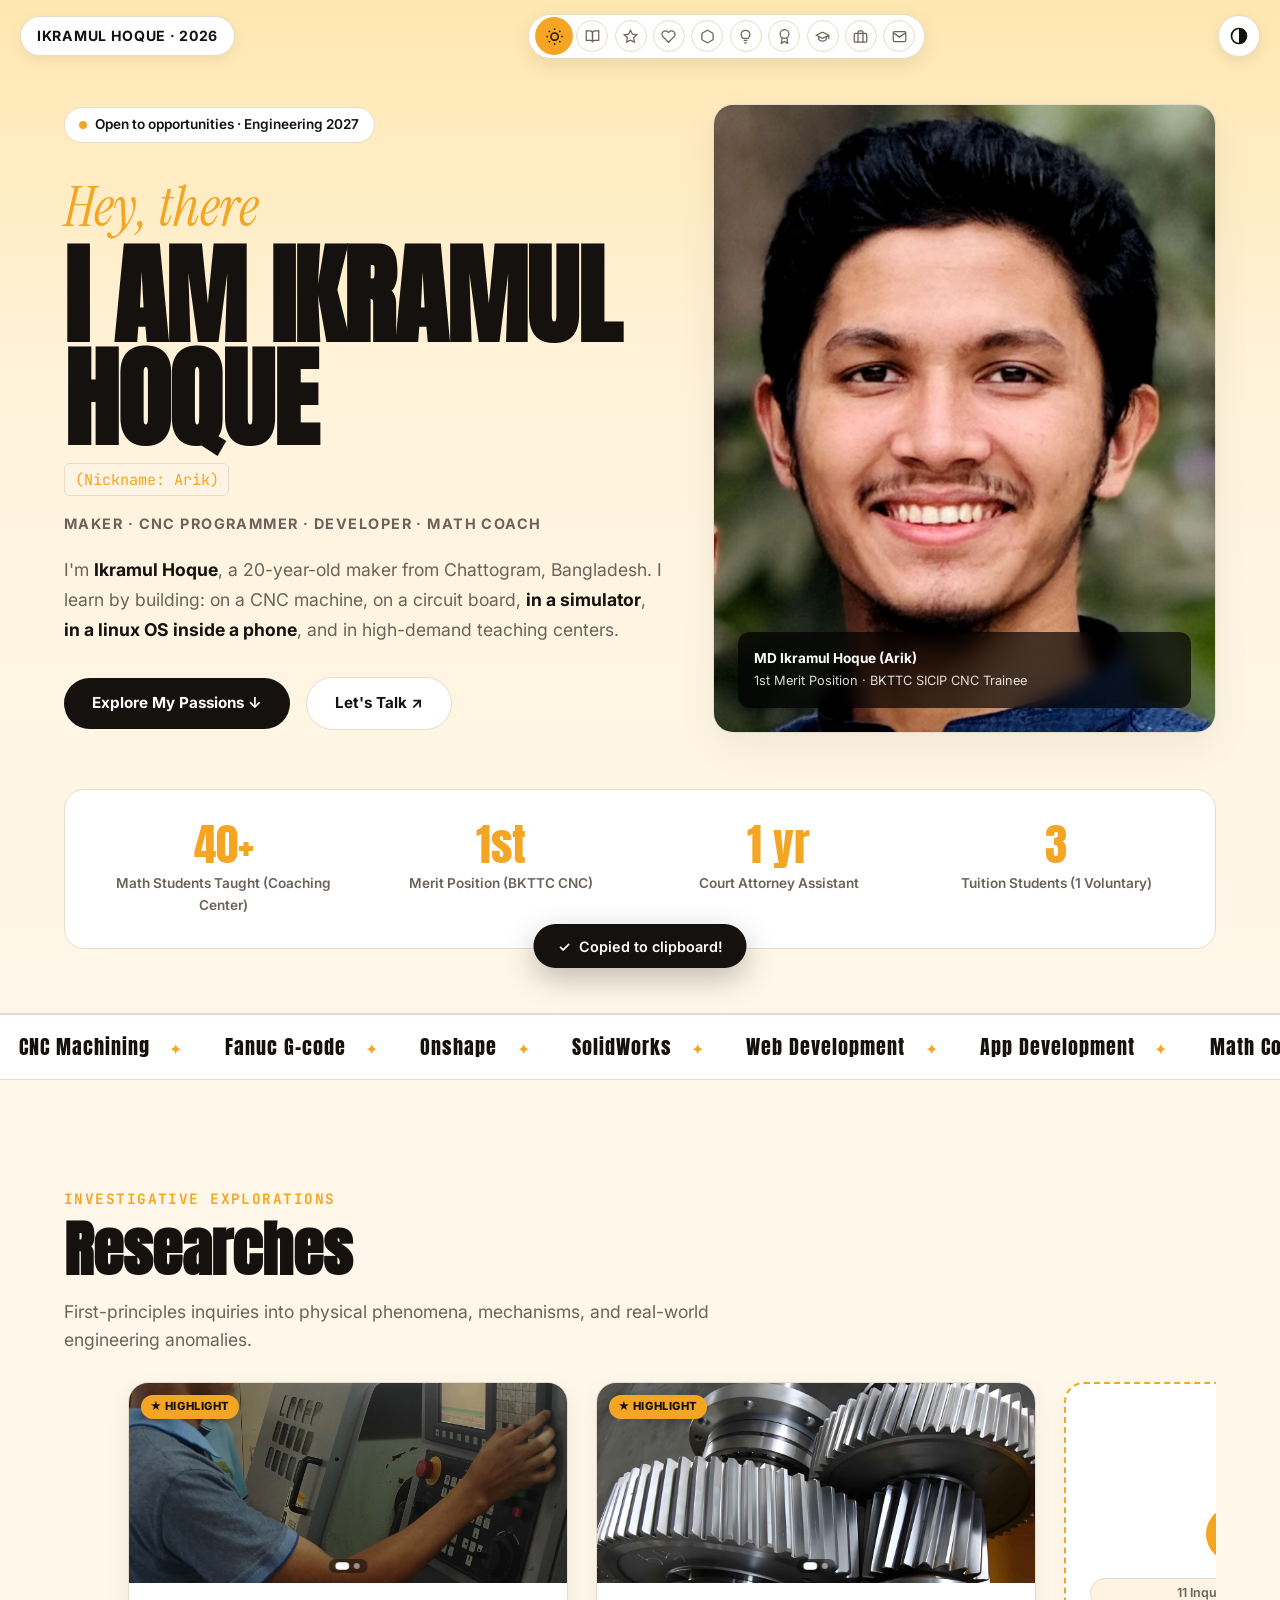
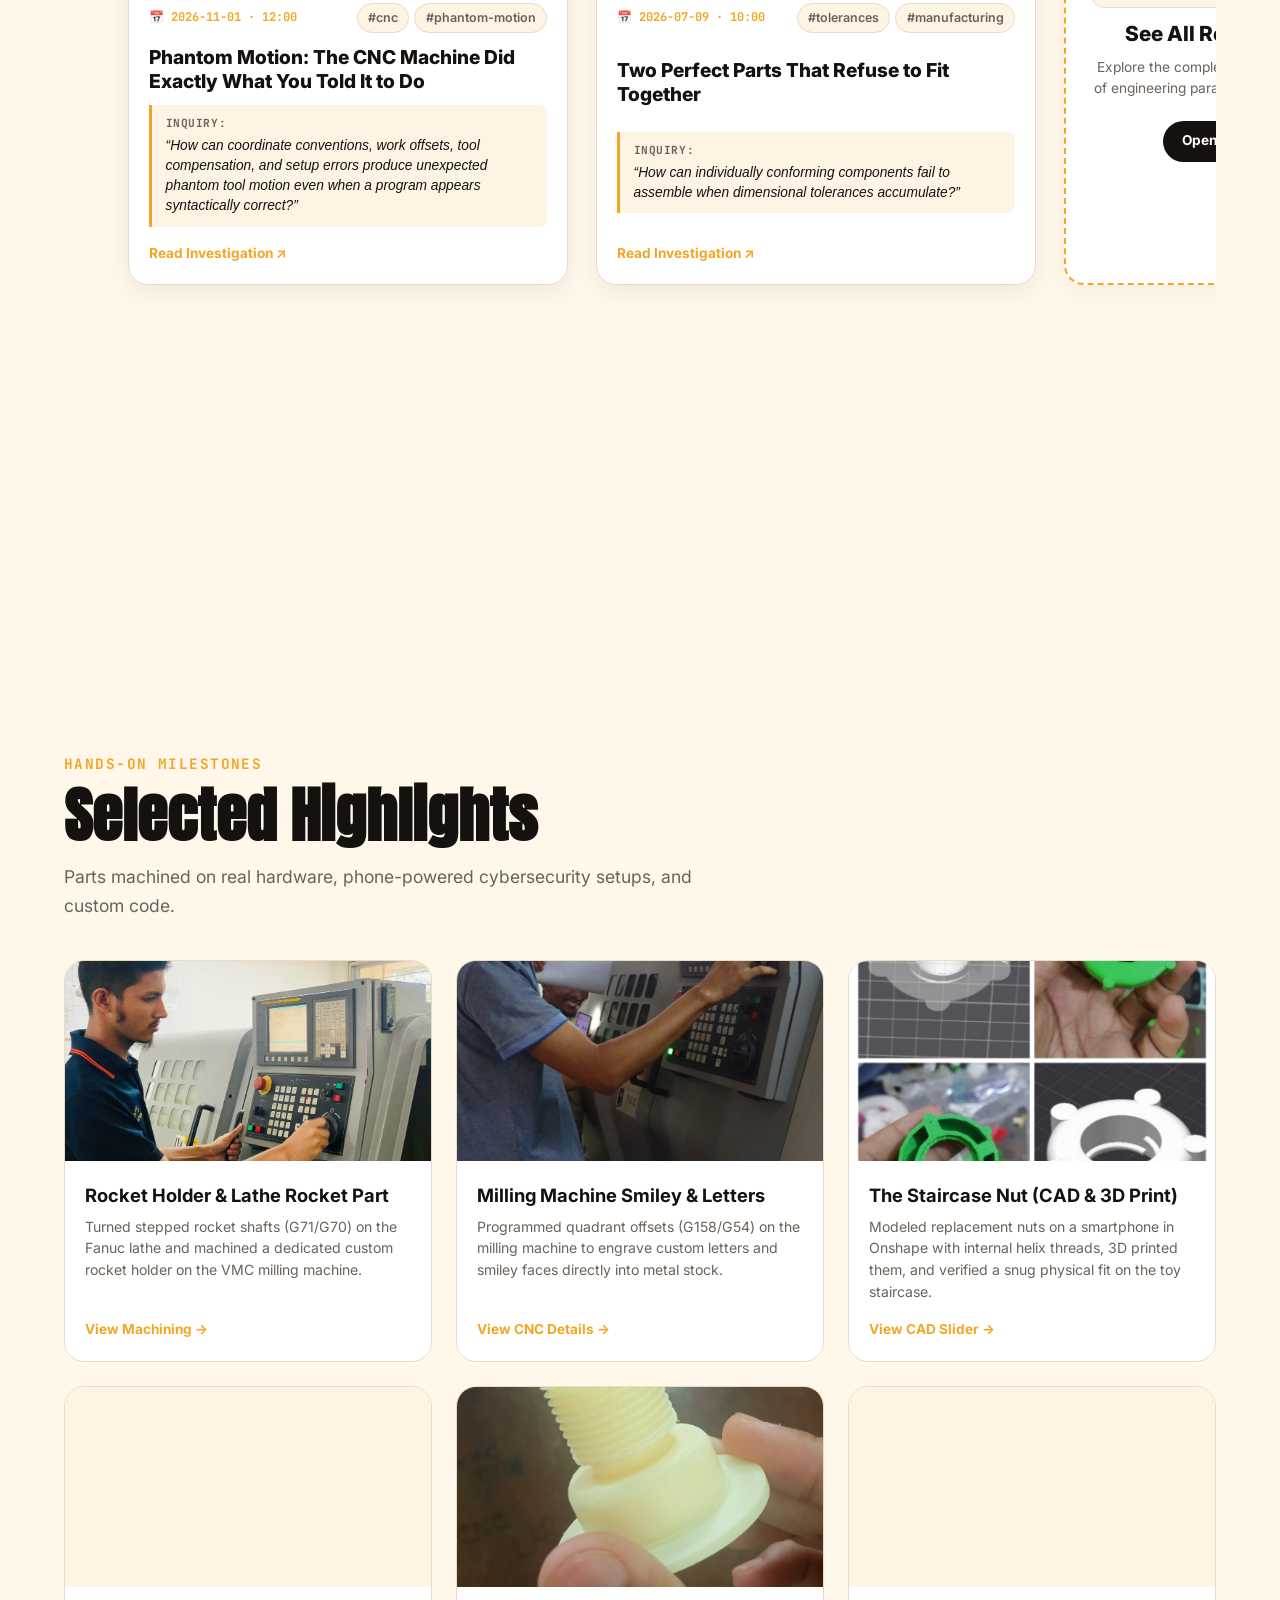
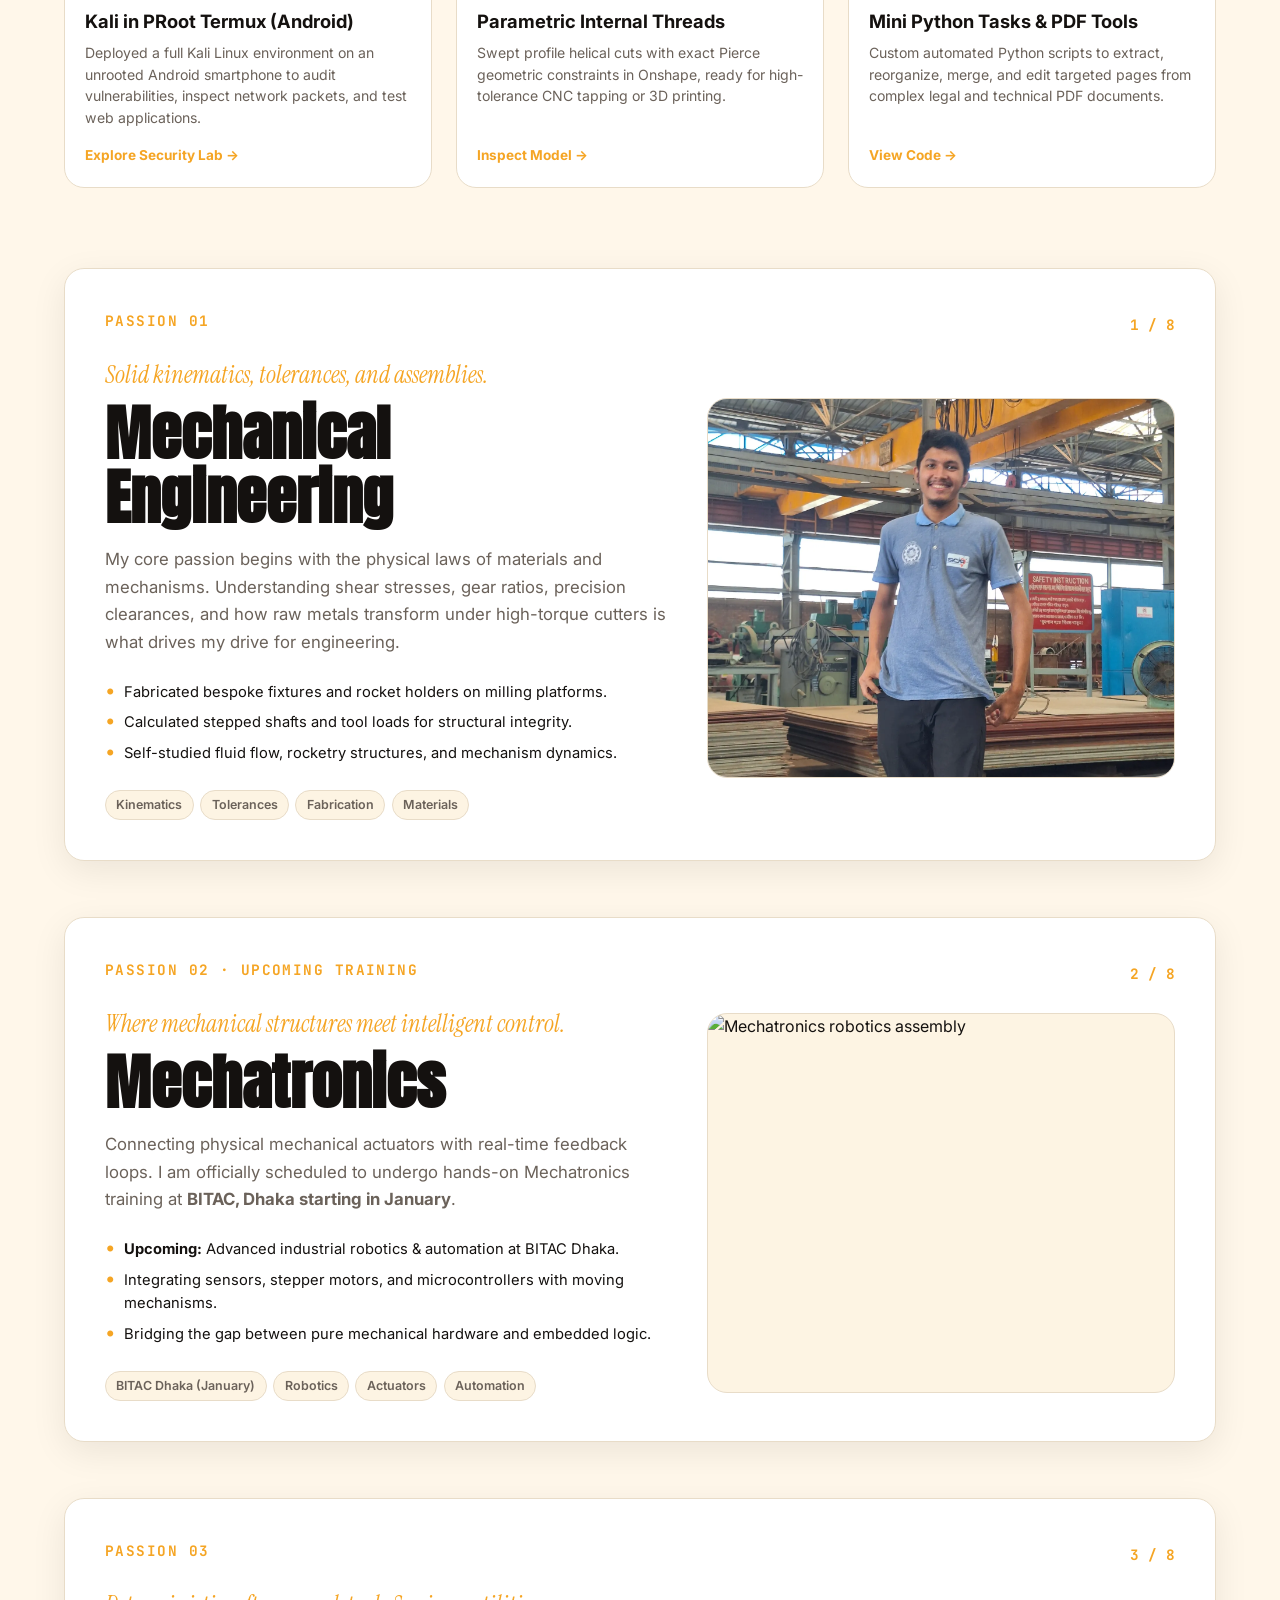
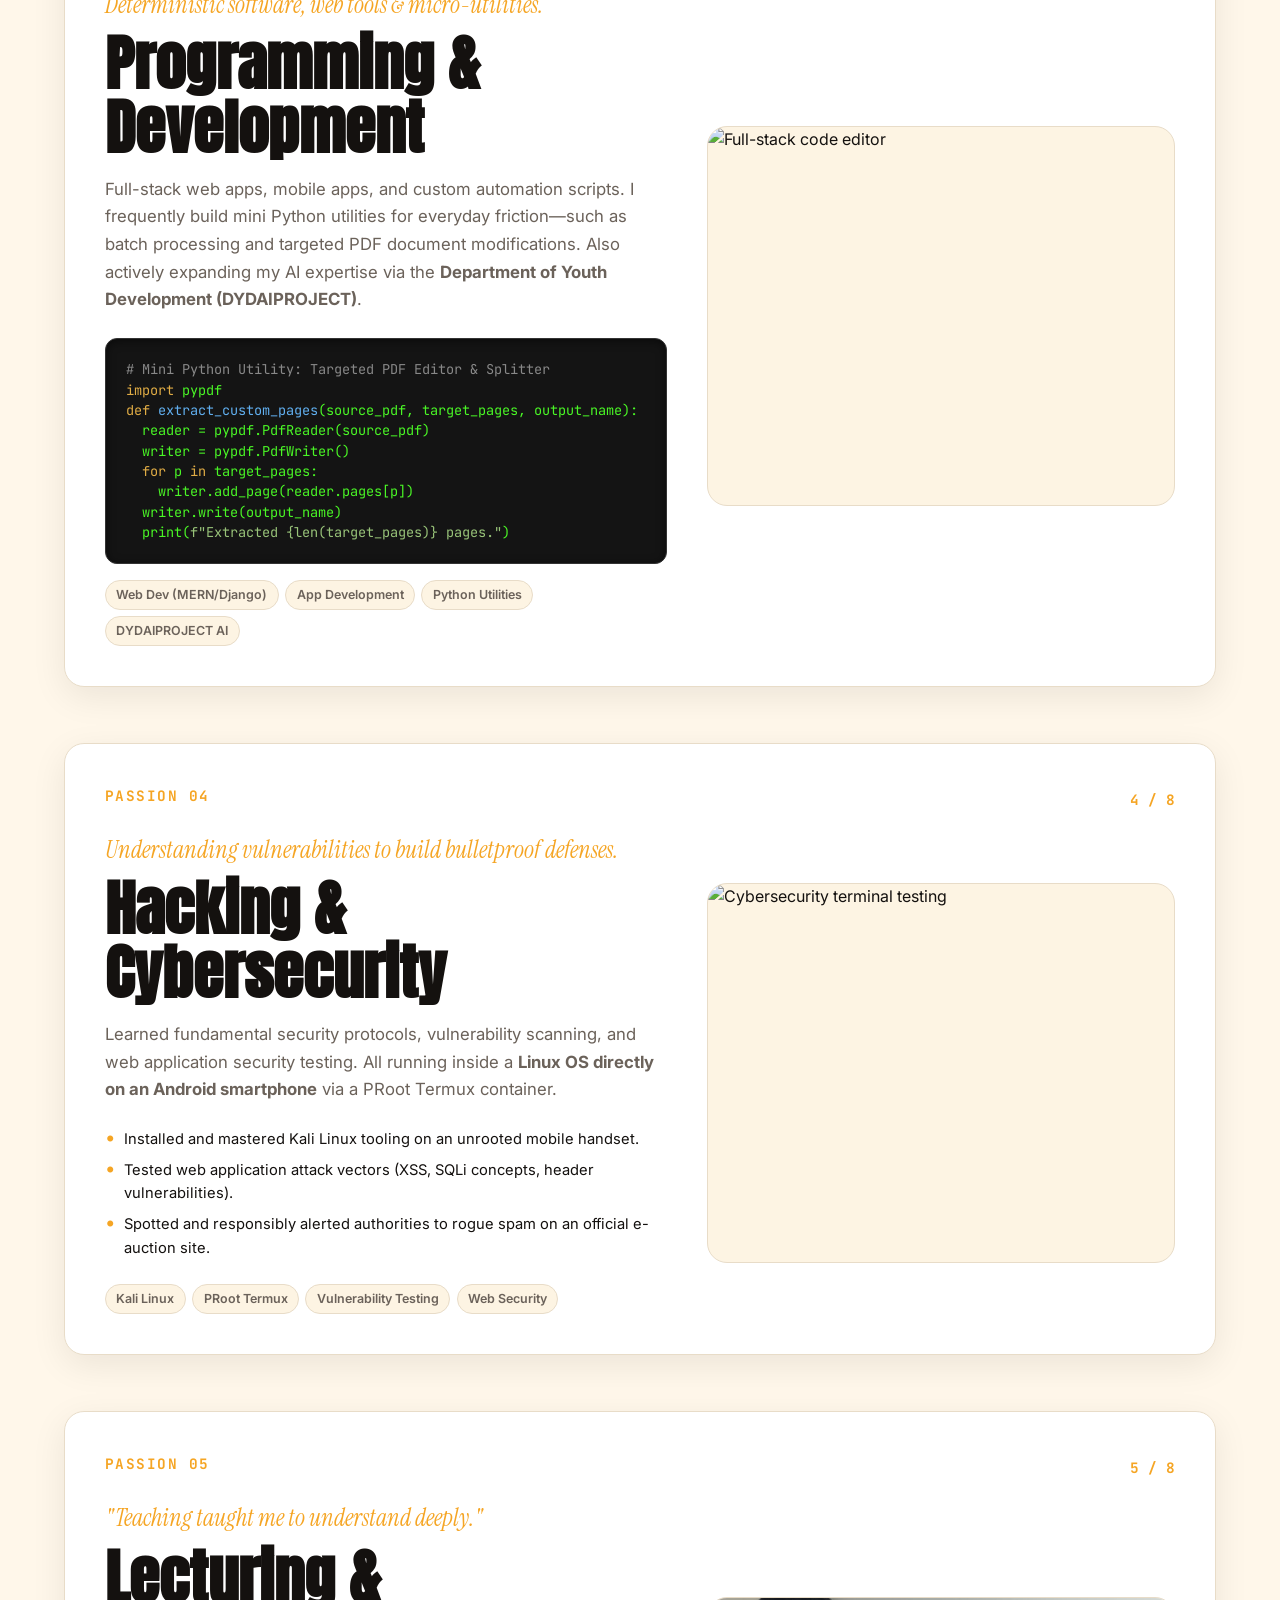
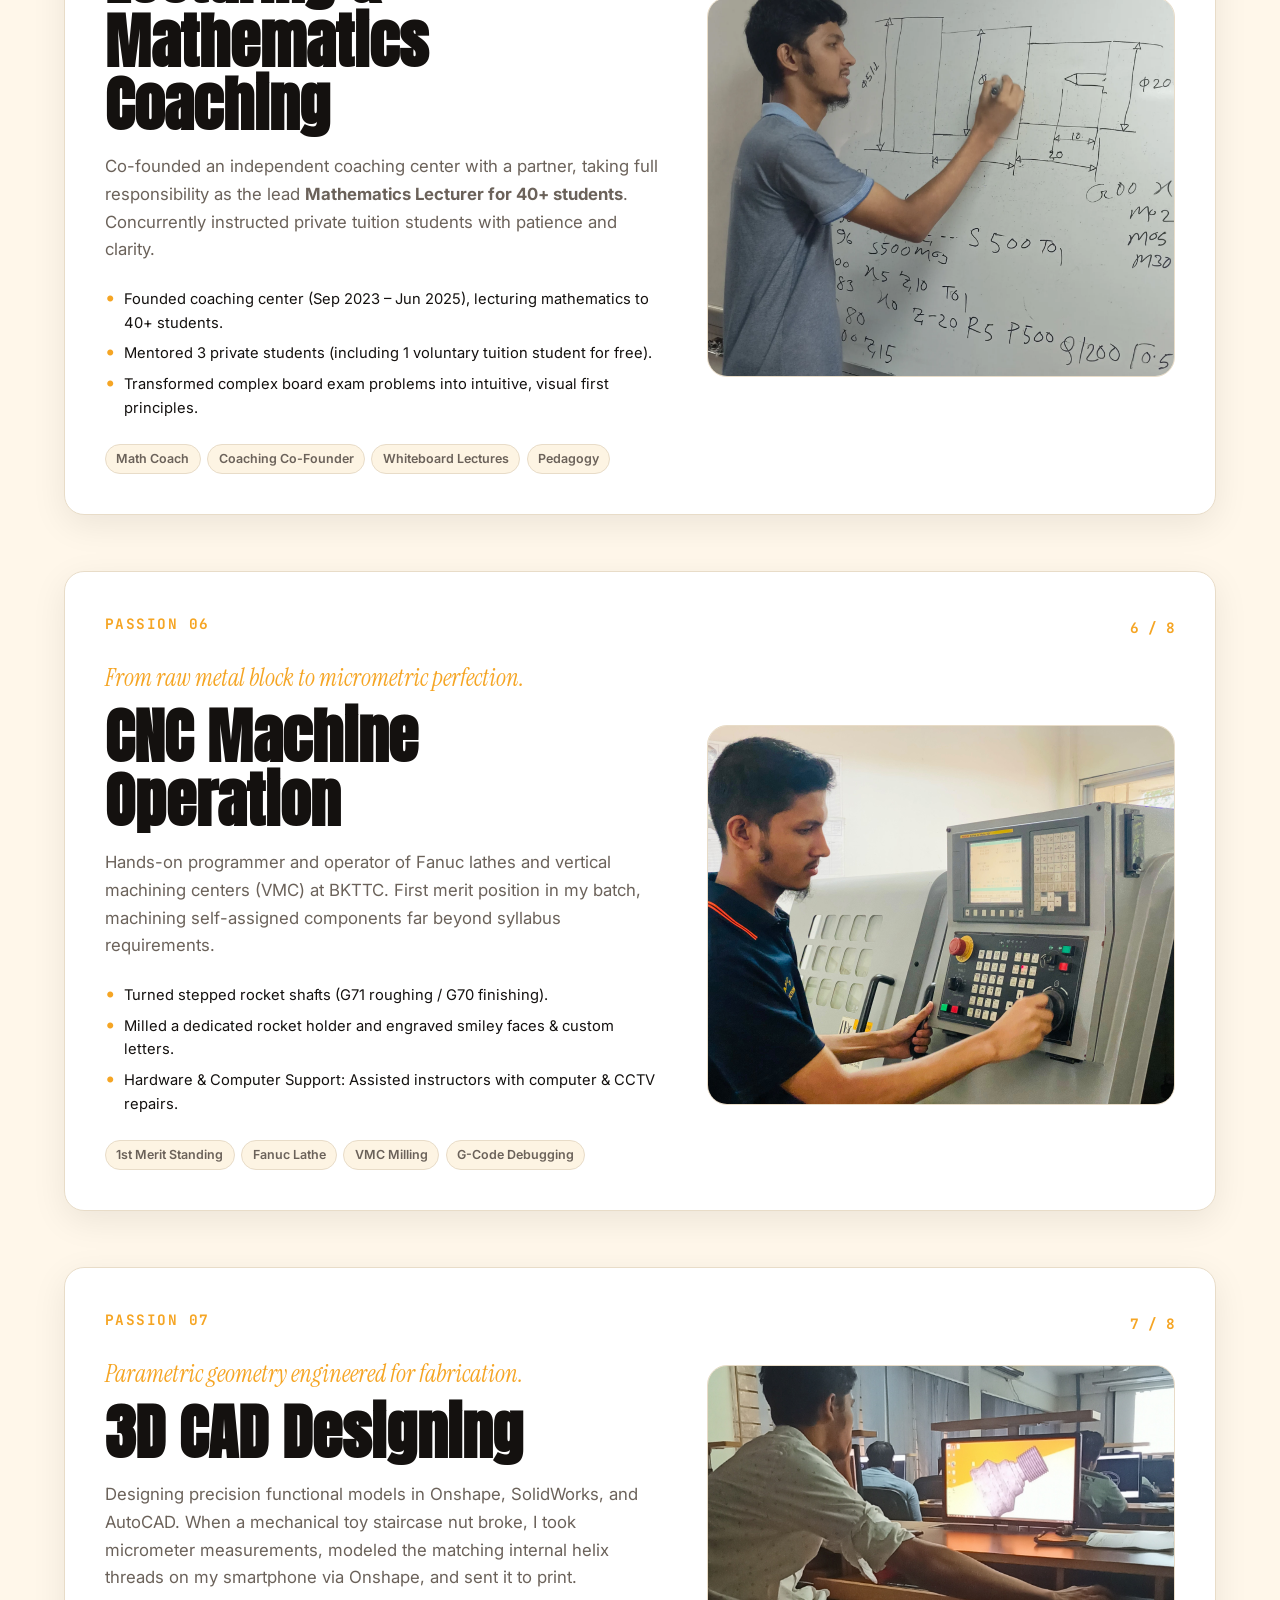
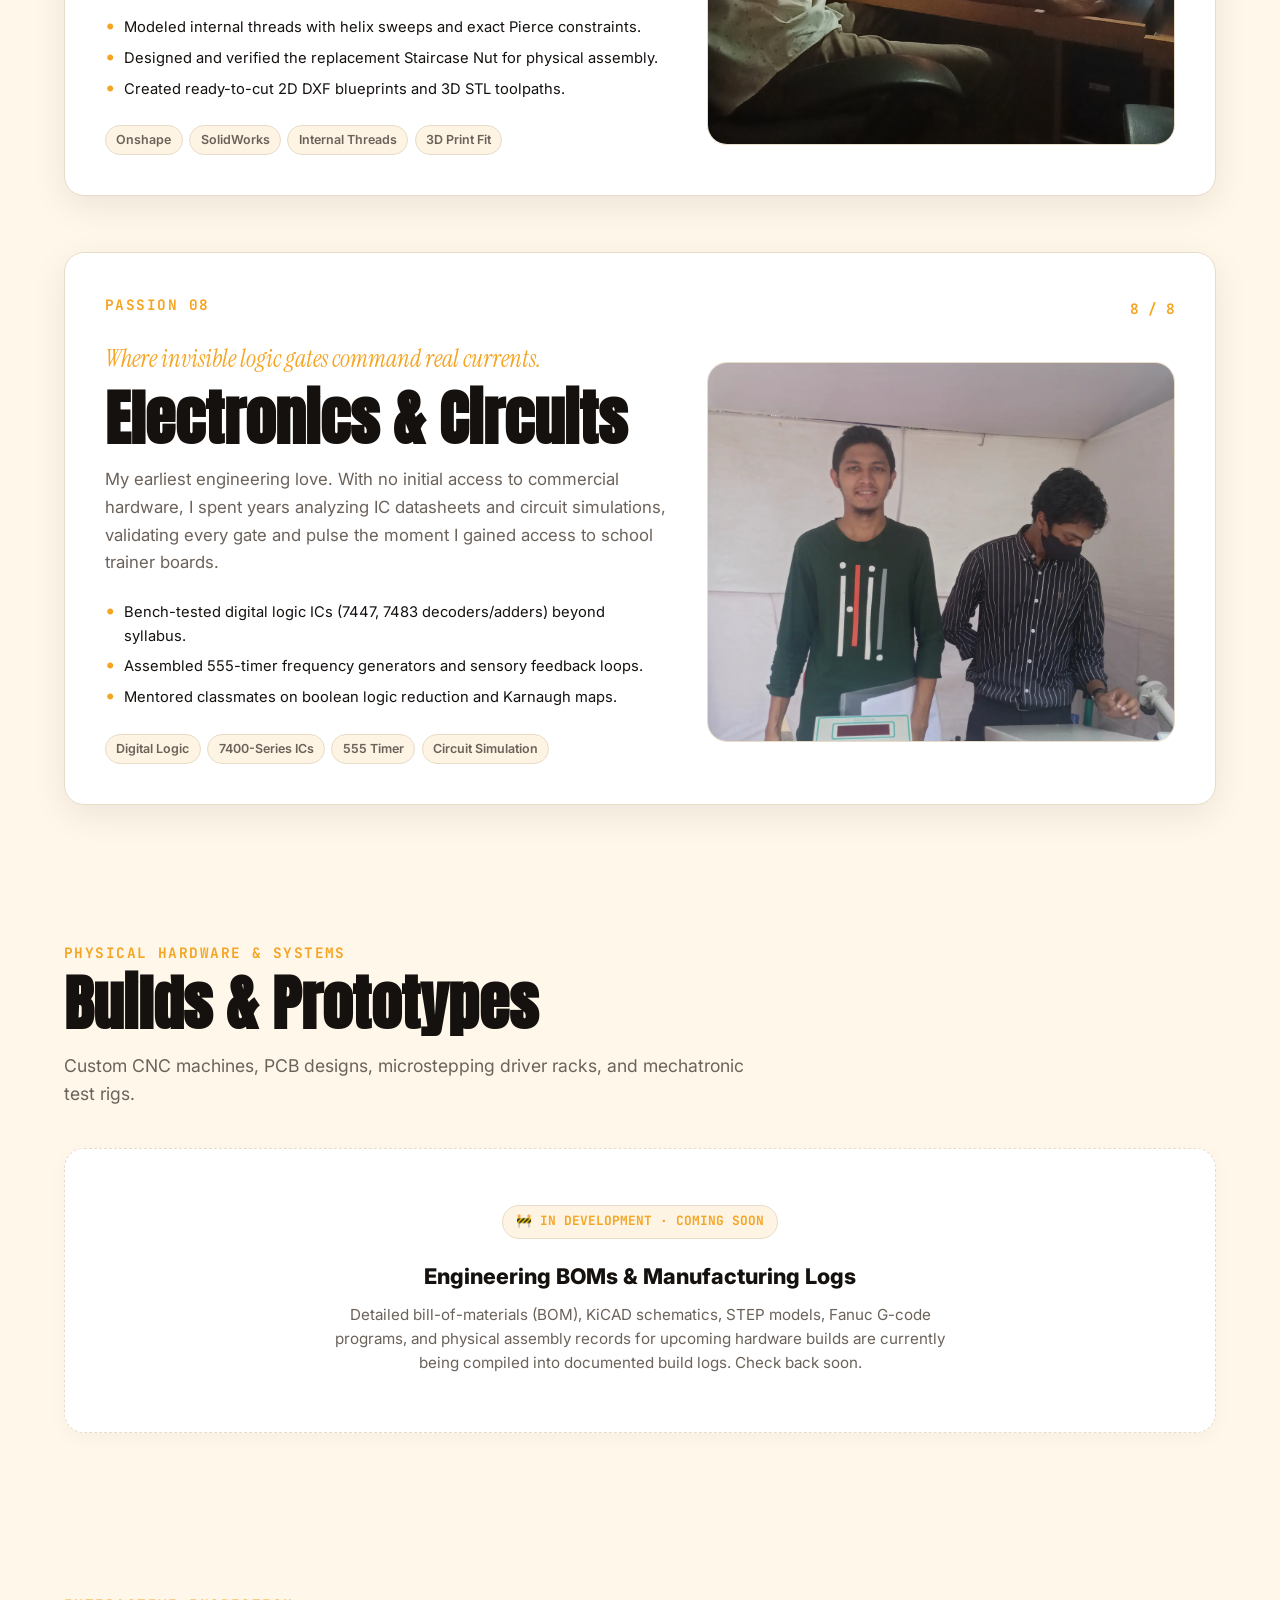
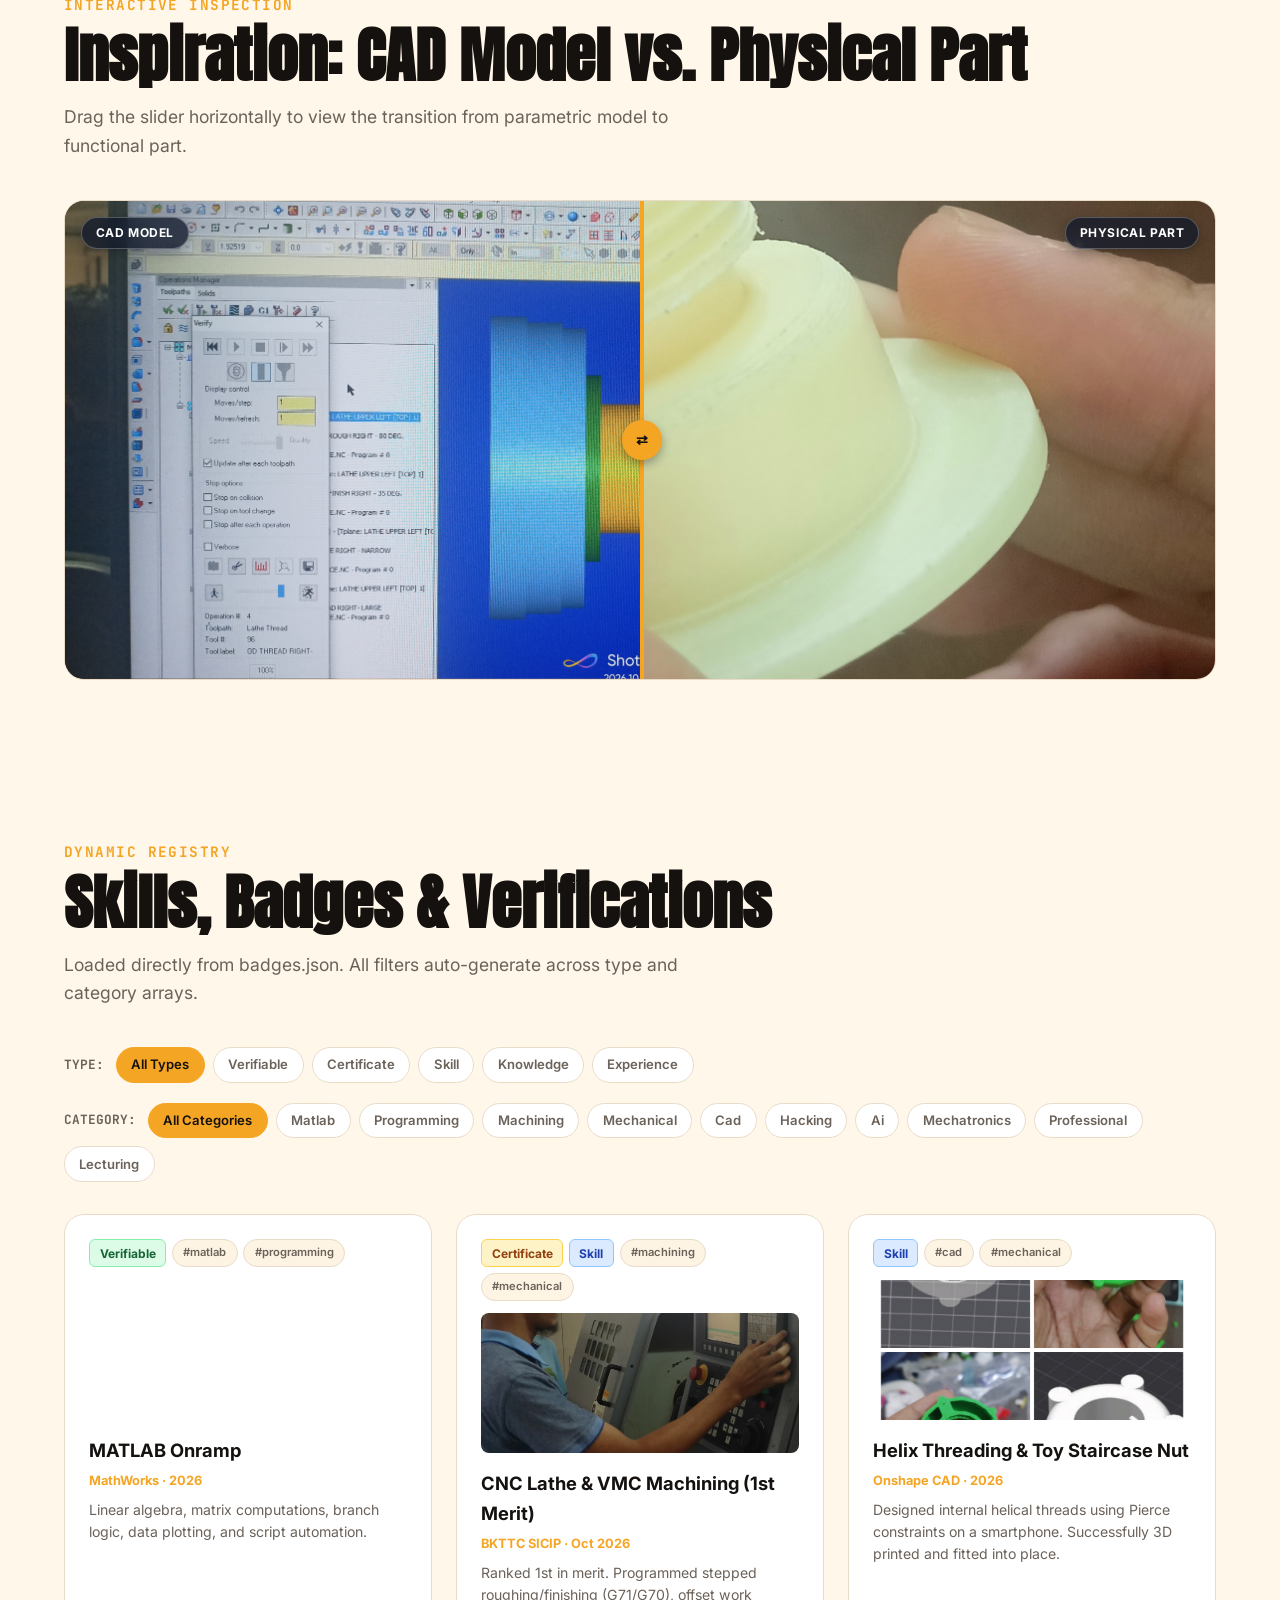
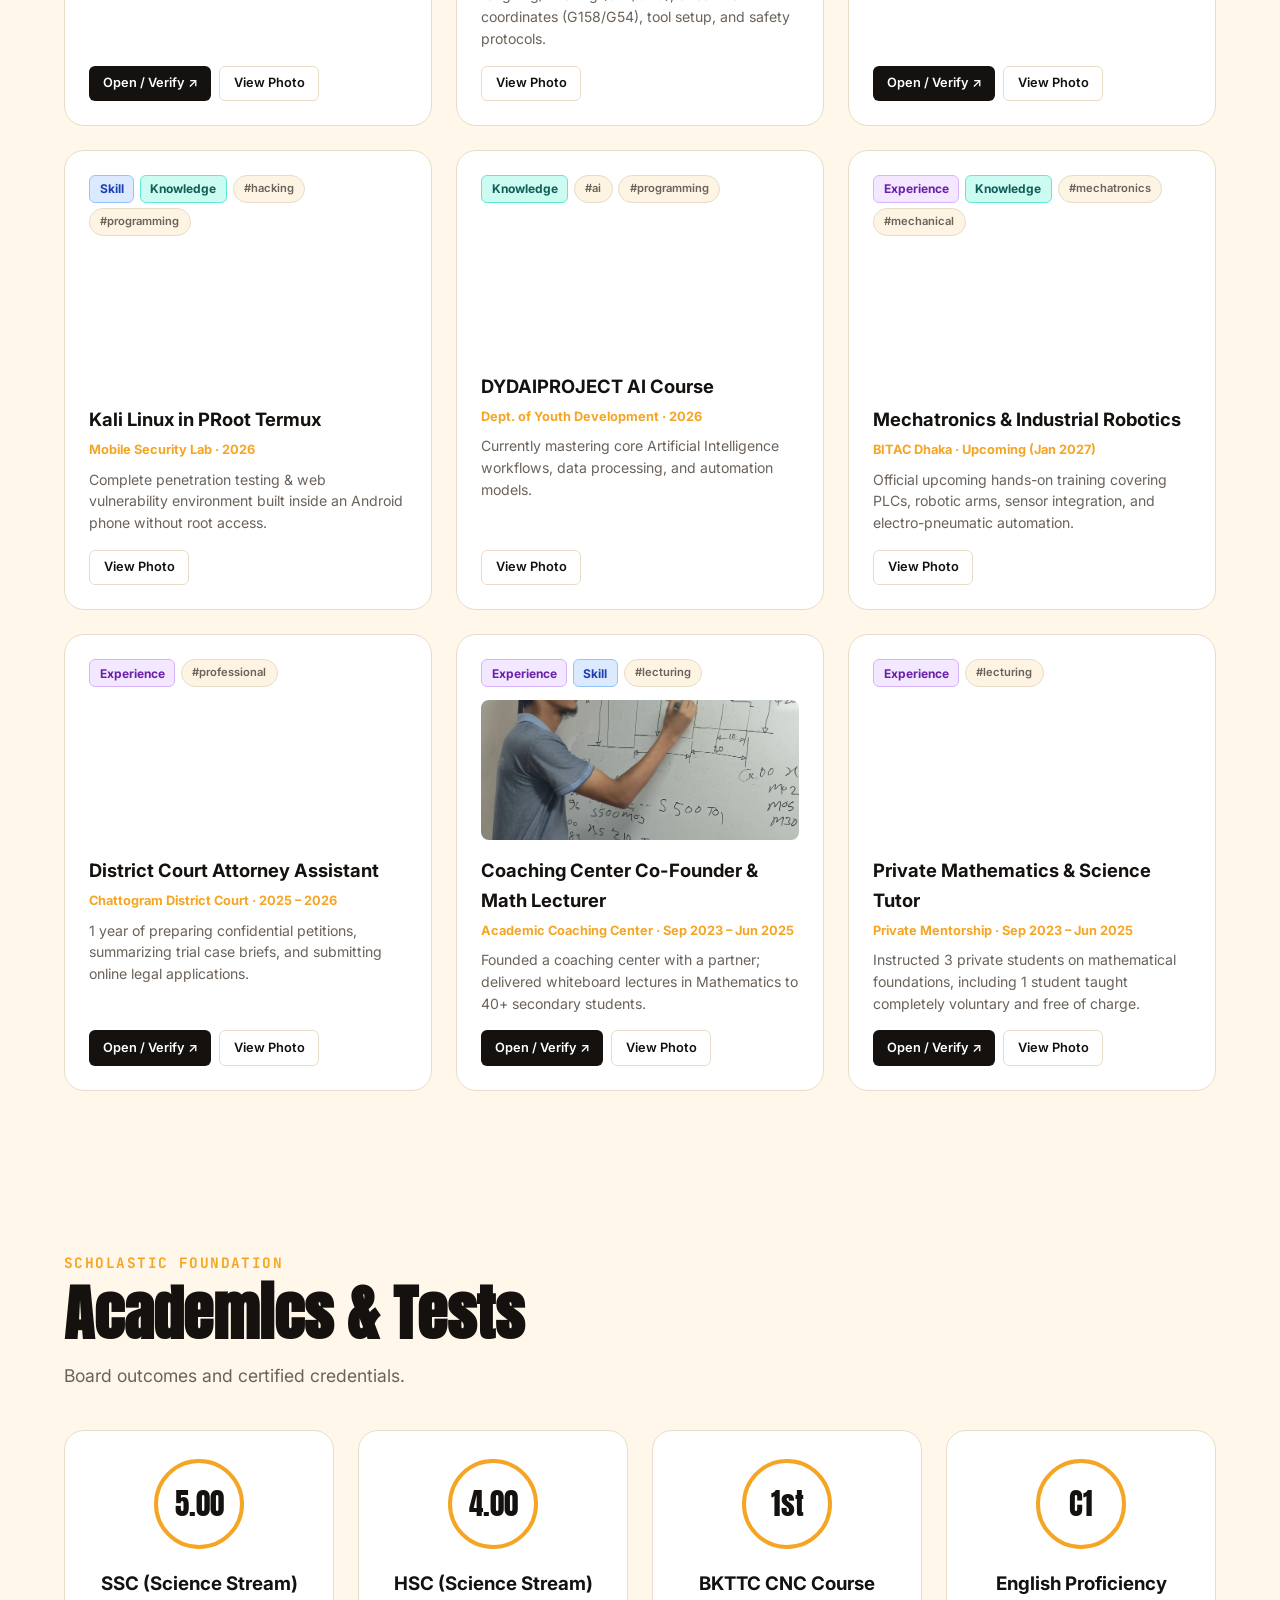
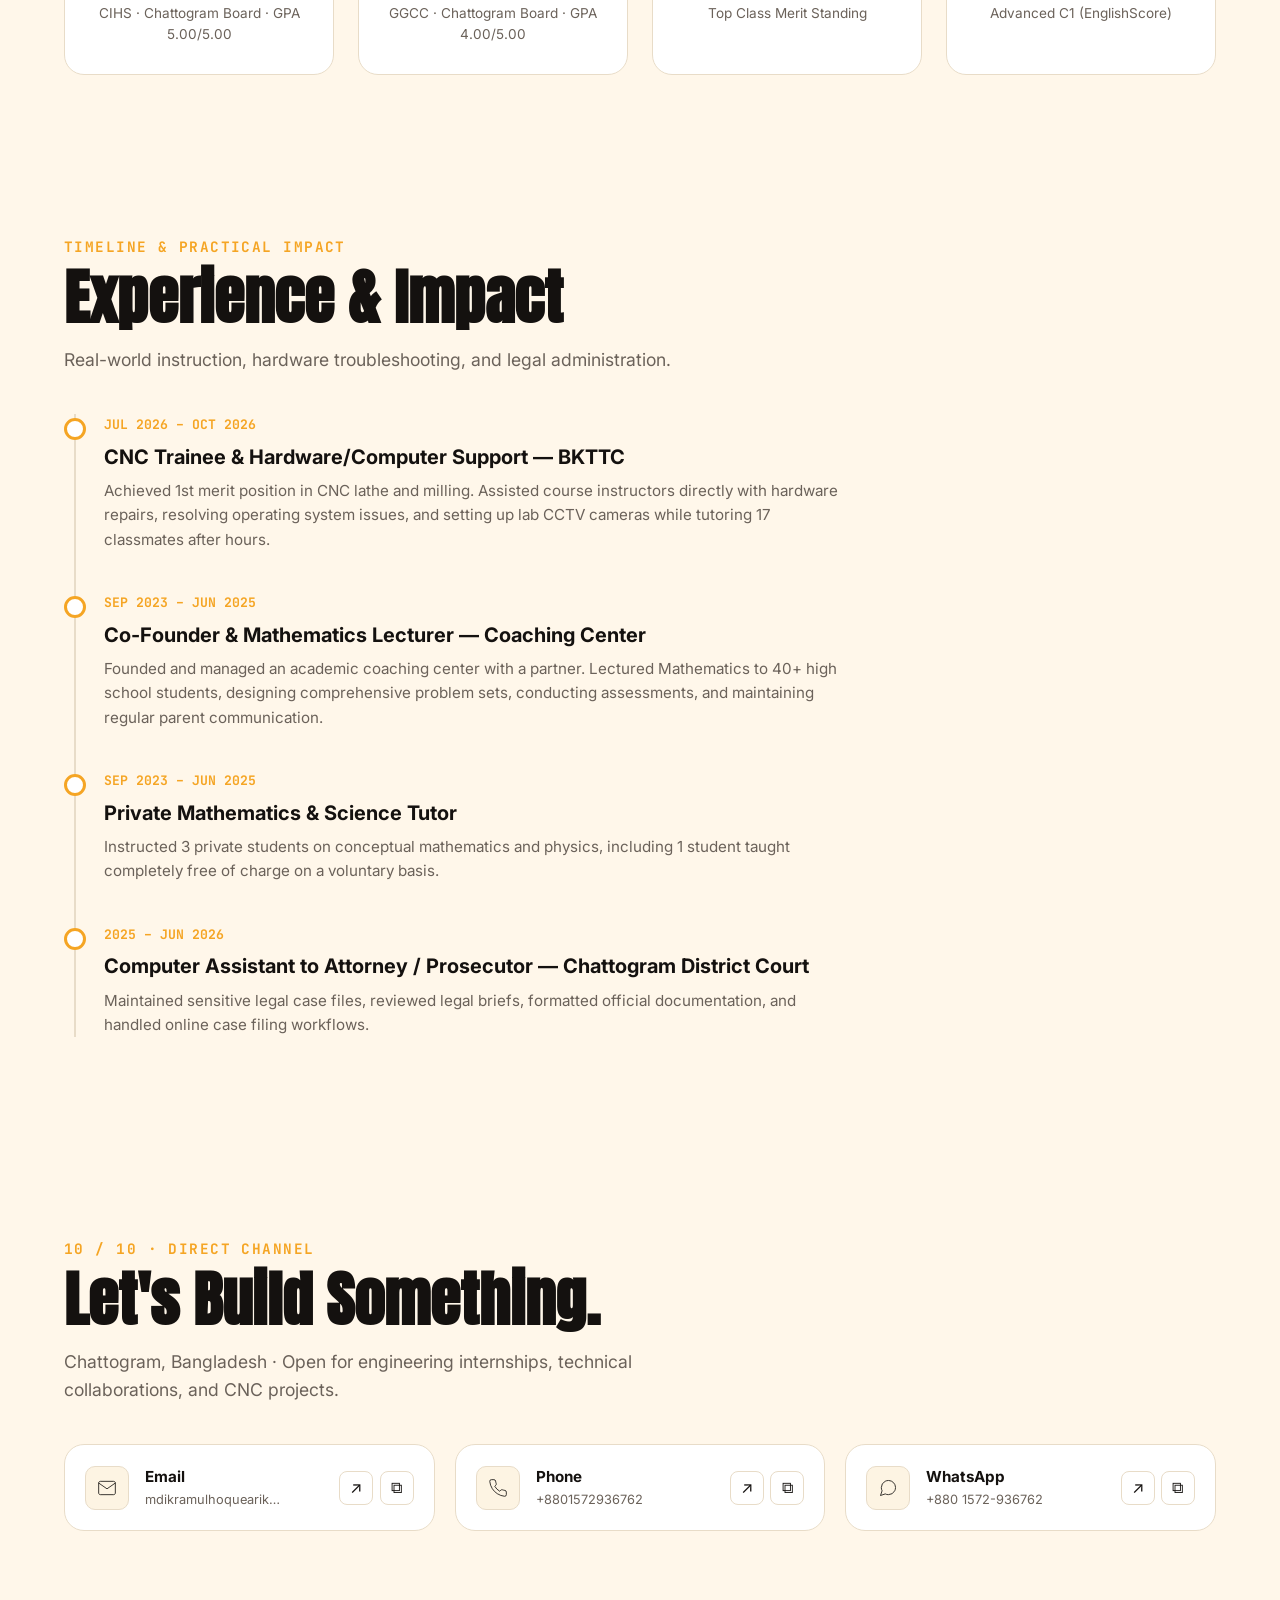
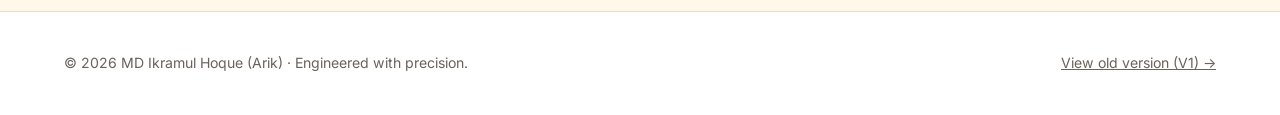
==== commit 6d0bb29c: "Add research paper, images, and update badges/highlights/researches" ====
--- a/index.html
+++ b/index.html
@@ -642,12 +642,23 @@
       margin-top: 2rem;
       user-select: none;
     }
-    .slider-img { position: absolute; top: 0; left: 0; width: 100%; height: 100%; background-size: cover; background-position: center; }
-    .slider-img.cad-view { background-image: url('https://images.unsplash.com/photo-1581092160607-ee22621dd758?auto=format&fit=crop&w=1200&q=80'); }
-    .slider-img.real-view {
-      background-image: url('https://images.unsplash.com/photo-1581092335397-9583fe92d232?auto=format&fit=crop&w=1200&q=80');
+    .slider-img {
+      position: absolute;
+      top: 0;
+      left: 0;
+      width: 100%;
+      height: 100%;
+      background-size: cover;
+      background-position: center;
+      background-repeat: no-repeat;
+    }
+    .slider-img.cad-view {
+      background-image: url('assets/images/cad.jpg');
       clip-path: polygon(0 0, 50% 0, 50% 100%, 0 100%);
       transition: clip-path 0.05s ease-out;
+    }
+    .slider-img.real-view {
+      background-image: url('assets/images/physical.jpg');
     }
     .slider-handle { position: absolute; top: 0; bottom: 0; left: 50%; width: 4px; background: var(--accent); cursor: ew-resize; z-index: 10; }
     .slider-handle-btn {
@@ -667,6 +678,26 @@
       font-size: 0.9rem;
       box-shadow: 0 4px 10px rgba(0,0,0,0.3);
     }
+    .slider-label {
+      position: absolute;
+      top: 1rem;
+      padding: 0.35rem 0.85rem;
+      font-size: 0.75rem;
+      font-weight: 700;
+      letter-spacing: 0.05em;
+      text-transform: uppercase;
+      border-radius: 999px;
+      background: rgba(15, 23, 42, 0.75);
+      color: #ffffff;
+      border: 1px solid rgba(255, 255, 255, 0.25);
+      backdrop-filter: blur(8px);
+      -webkit-backdrop-filter: blur(8px);
+      z-index: 6;
+      pointer-events: none;
+      box-shadow: 0 4px 12px rgba(0, 0, 0, 0.25);
+    }
+    .slider-label.left { left: 1rem; }
+    .slider-label.right { right: 1rem; }
 
     /* Dynamic Badges Grid */
     .filter-group-wrap { display: flex; flex-direction: column; gap: 1.25rem; margin-bottom: 2rem; }
@@ -1174,6 +1205,10 @@
       .stats-bar { grid-template-columns: repeat(2, 1fr); }
     }
     @media (max-width: 768px) {
+      .slider-comparison { height: 320px; }
+      .slider-label { font-size: 0.65rem; padding: 0.25rem 0.6rem; top: 0.75rem; }
+      .slider-label.left { left: 0.75rem; }
+      .slider-label.right { right: 0.75rem; }
       .brand-pill { display: none; }
       .top-header {
         padding: 0.45rem 0.6rem;
@@ -1459,7 +1494,7 @@
             </ul>
             <div style="display:flex; flex-wrap:wrap; gap:0.4rem;"><span class="chip">1st Merit Standing</span><span class="chip">Fanuc Lathe</span><span class="chip">VMC Milling</span><span class="chip">G-Code Debugging</span></div>
           </div>
-          <div class="passion-image-box"><img src="assets/images/cnc-operating-1.webp" alt="CNC Machine Fanuc lathe operation" /></div>
+          <div class="passion-image-box"><img src="assets/images/lathe.jpg" alt="CNC Machine Fanuc lathe operation" /></div>
         </div>
       </section>
 
@@ -1478,7 +1513,7 @@
             </ul>
             <div style="display:flex; flex-wrap:wrap; gap:0.4rem;"><span class="chip">Onshape</span><span class="chip">SolidWorks</span><span class="chip">Internal Threads</span><span class="chip">3D Print Fit</span></div>
           </div>
-          <div class="passion-image-box"><img src="https://images.unsplash.com/photo-1581092160607-ee22621dd758?auto=format&fit=crop&w=800&q=80" alt="Parametric CAD modeling software" /></div>
+          <div class="passion-image-box"><img src="assets/images/passion7.jpg" alt="Parametric CAD modeling in Onshape on smartphone" /></div>
         </div>
       </section>
 
@@ -1531,11 +1566,13 @@
         </div>
 
         <div class="slider-comparison" id="cadSlider">
-          <div class="slider-img cad-view"></div>
-          <div class="slider-img real-view" id="cadSliderFront"></div>
+          <div class="slider-img real-view"></div>
+          <div class="slider-img cad-view" id="cadSliderFront"></div>
           <div class="slider-handle" id="cadSliderHandle">
             <div class="slider-handle-btn">⇄</div>
           </div>
+          <div class="slider-label left">CAD Model</div>
+          <div class="slider-label right">Physical Part</div>
         </div>
       </div>
     </section>
@@ -1820,12 +1857,12 @@
       sliderFront.style.clipPath = `polygon(0 0, ${pct}% 0, ${pct}% 100%, 0 100%)`;
       sliderHandle.style.left = `${pct}%`;
     }
-    slider.addEventListener('mousedown', () => isDown = true);
+    slider.addEventListener('mousedown', (e) => { isDown = true; moveSlider(e.clientX); });
     window.addEventListener('mouseup', () => isDown = false);
     slider.addEventListener('mousemove', (e) => { if (isDown) moveSlider(e.clientX); });
-    slider.addEventListener('touchstart', () => isDown = true);
+    slider.addEventListener('touchstart', (e) => { isDown = true; if (e.touches && e.touches[0]) moveSlider(e.touches[0].clientX); }, { passive: true });
     window.addEventListener('touchend', () => isDown = false);
-    slider.addEventListener('touchmove', (e) => { if (isDown && e.touches[0]) moveSlider(e.touches[0].clientX); });
+    slider.addEventListener('touchmove', (e) => { if (isDown && e.touches && e.touches[0]) moveSlider(e.touches[0].clientX); }, { passive: true });
 
     // =========================================================================
     // 5. DATA FETCH & RENDERING ENGINE (WITH BUILT-IN FALLBACKS)
@@ -1833,6 +1870,21 @@
     
     // Built-in fail-safe data for Researches
     const DEFAULT_RESEARCHES = [
+      {
+        "id": "phantom-motion-cnc",
+        "title": "Phantom Motion: The CNC Machine Did Exactly What You Told It to Do",
+        "qs": "How can coordinate conventions, work offsets, tool compensation, and setup errors produce unexpected phantom tool motion even when a program appears syntactically correct?",
+        "images": [
+          "assets/images/cnc-operating-1.webp",
+          "assets/images/cnc-operating-2.webp"
+        ],
+        "link": "researches/pdf/phantom-motion-research-paper.pdf",
+        "highlight": true,
+        "upcoming": false,
+        "date": "2026-11-01",
+        "time": "12:00",
+        "tags": ["cnc", "phantom-motion", "g-code", "machining"]
+      },
       {
         "id": "umbrella-parachute",
         "title": "The Umbrella's Unscheduled Conversion into a Parachute",
@@ -2169,7 +2221,7 @@
         "description": "Turned stepped rocket shafts (G71/G70) on the Fanuc lathe and machined a dedicated custom rocket holder on the VMC milling machine.",
         "chapterLink": "#cnc-cad",
         "linkText": "View Machining →",
-        "images": ["assets/images/cnc-operating-1.webp"]
+        "images": ["assets/images/lathe.jpg"]
       },
       {
         "id": "milling-engraving",
@@ -2185,7 +2237,7 @@
         "description": "Modeled replacement nuts on a smartphone in Onshape with internal helix threads, 3D printed them, and verified a snug physical fit on the toy staircase.",
         "chapterLink": "#cadSlider",
         "linkText": "View CAD Slider →",
-        "images": ["https://images.unsplash.com/photo-1581092160607-ee22621dd758?auto=format&fit=crop&w=800&q=80"]
+        "images": ["assets/images/nut.jpg"]
       },
       {
         "id": "kali-android-proot",
@@ -2201,7 +2253,7 @@
         "description": "Swept profile helical cuts with exact Pierce geometric constraints in Onshape, ready for high-tolerance CNC tapping or 3D printing.",
         "chapterLink": "#cad",
         "linkText": "Inspect Model →",
-        "images": ["https://images.unsplash.com/photo-1526778548025-fa2f459cd5c1?auto=format&fit=crop&w=800&q=80"]
+        "images": ["assets/images/physical.jpg"]
       },
       {
         "id": "python-pdf-tools",
@@ -2245,7 +2297,7 @@
         "date": "2026",
         "description": "Designed internal helical threads using Pierce constraints on a smartphone. Successfully 3D printed and fitted into place.",
         "link": "#cadSlider",
-        "images": ["https://images.unsplash.com/photo-1581092160607-ee22621dd758?auto=format&fit=crop&w=600&q=80"]
+        "images": ["assets/images/nut.jpg"]
       },
       {
         "id": "termux-security-lab",
